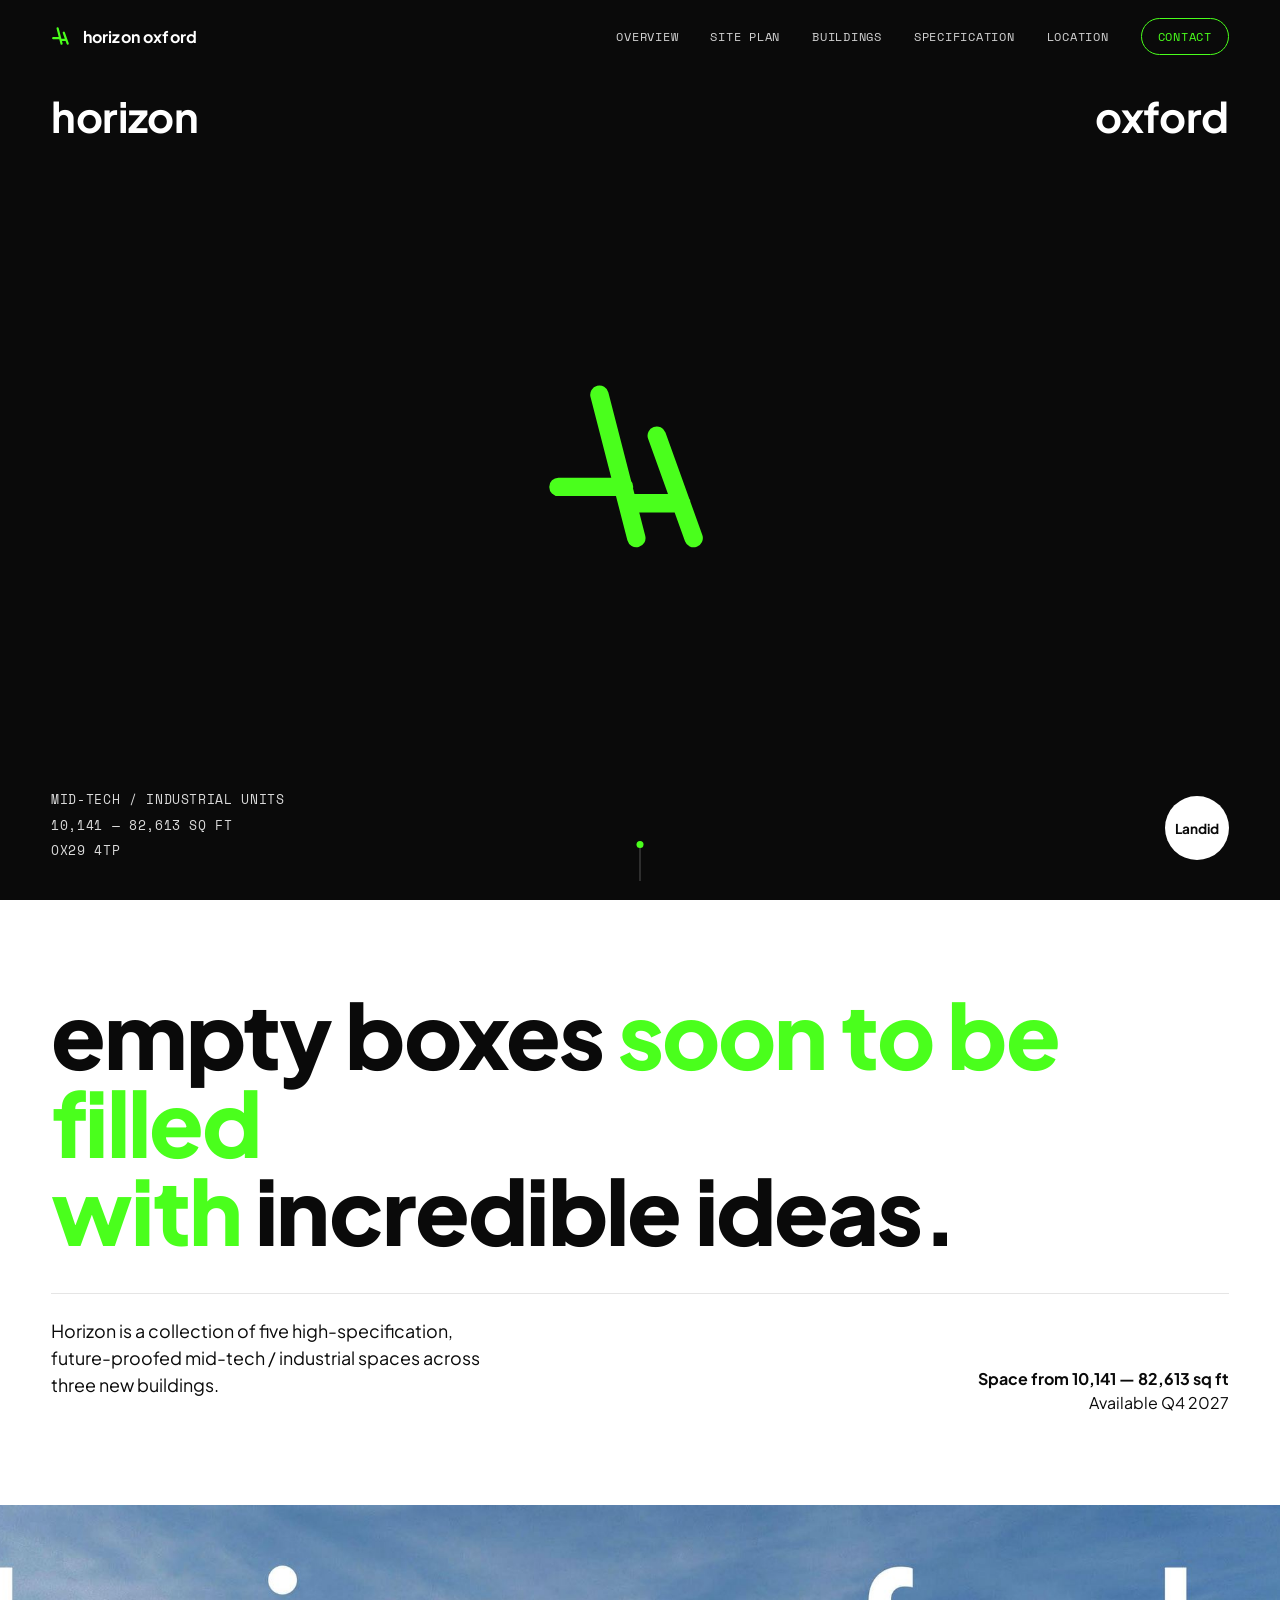
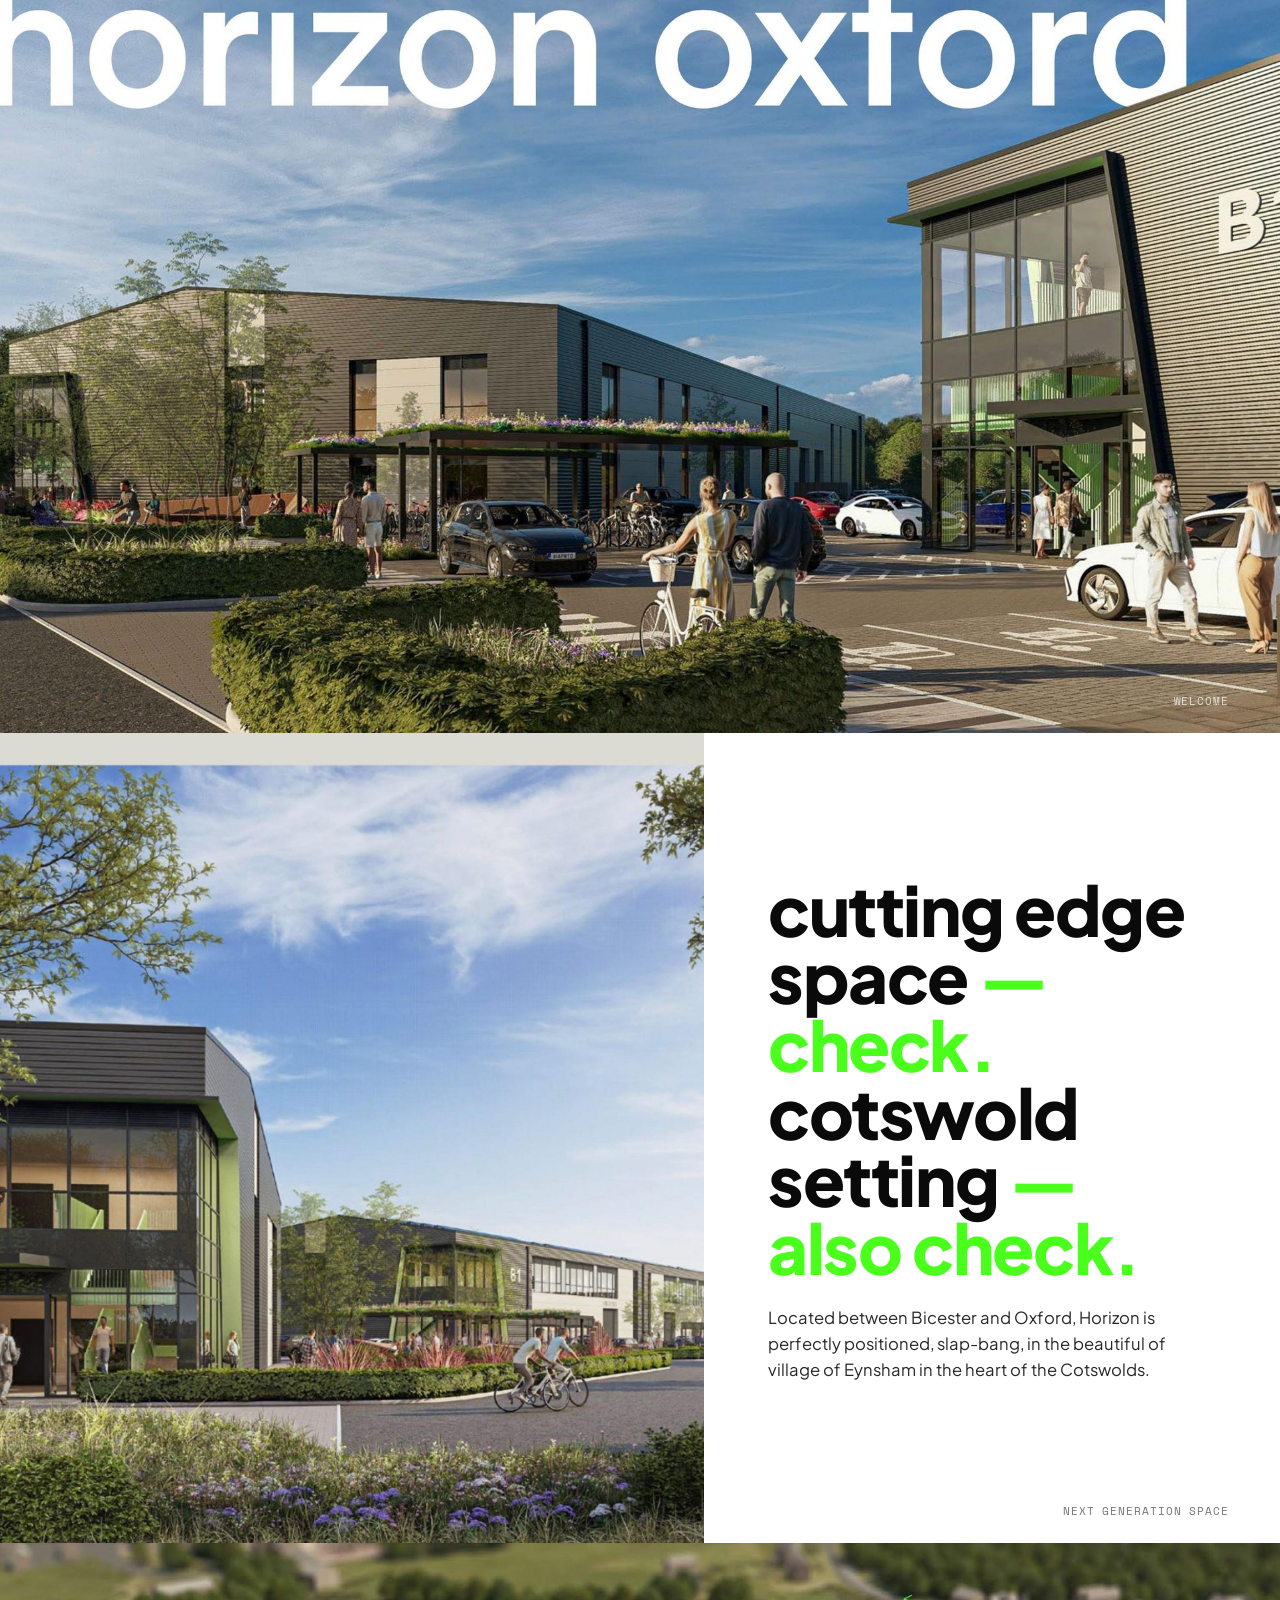
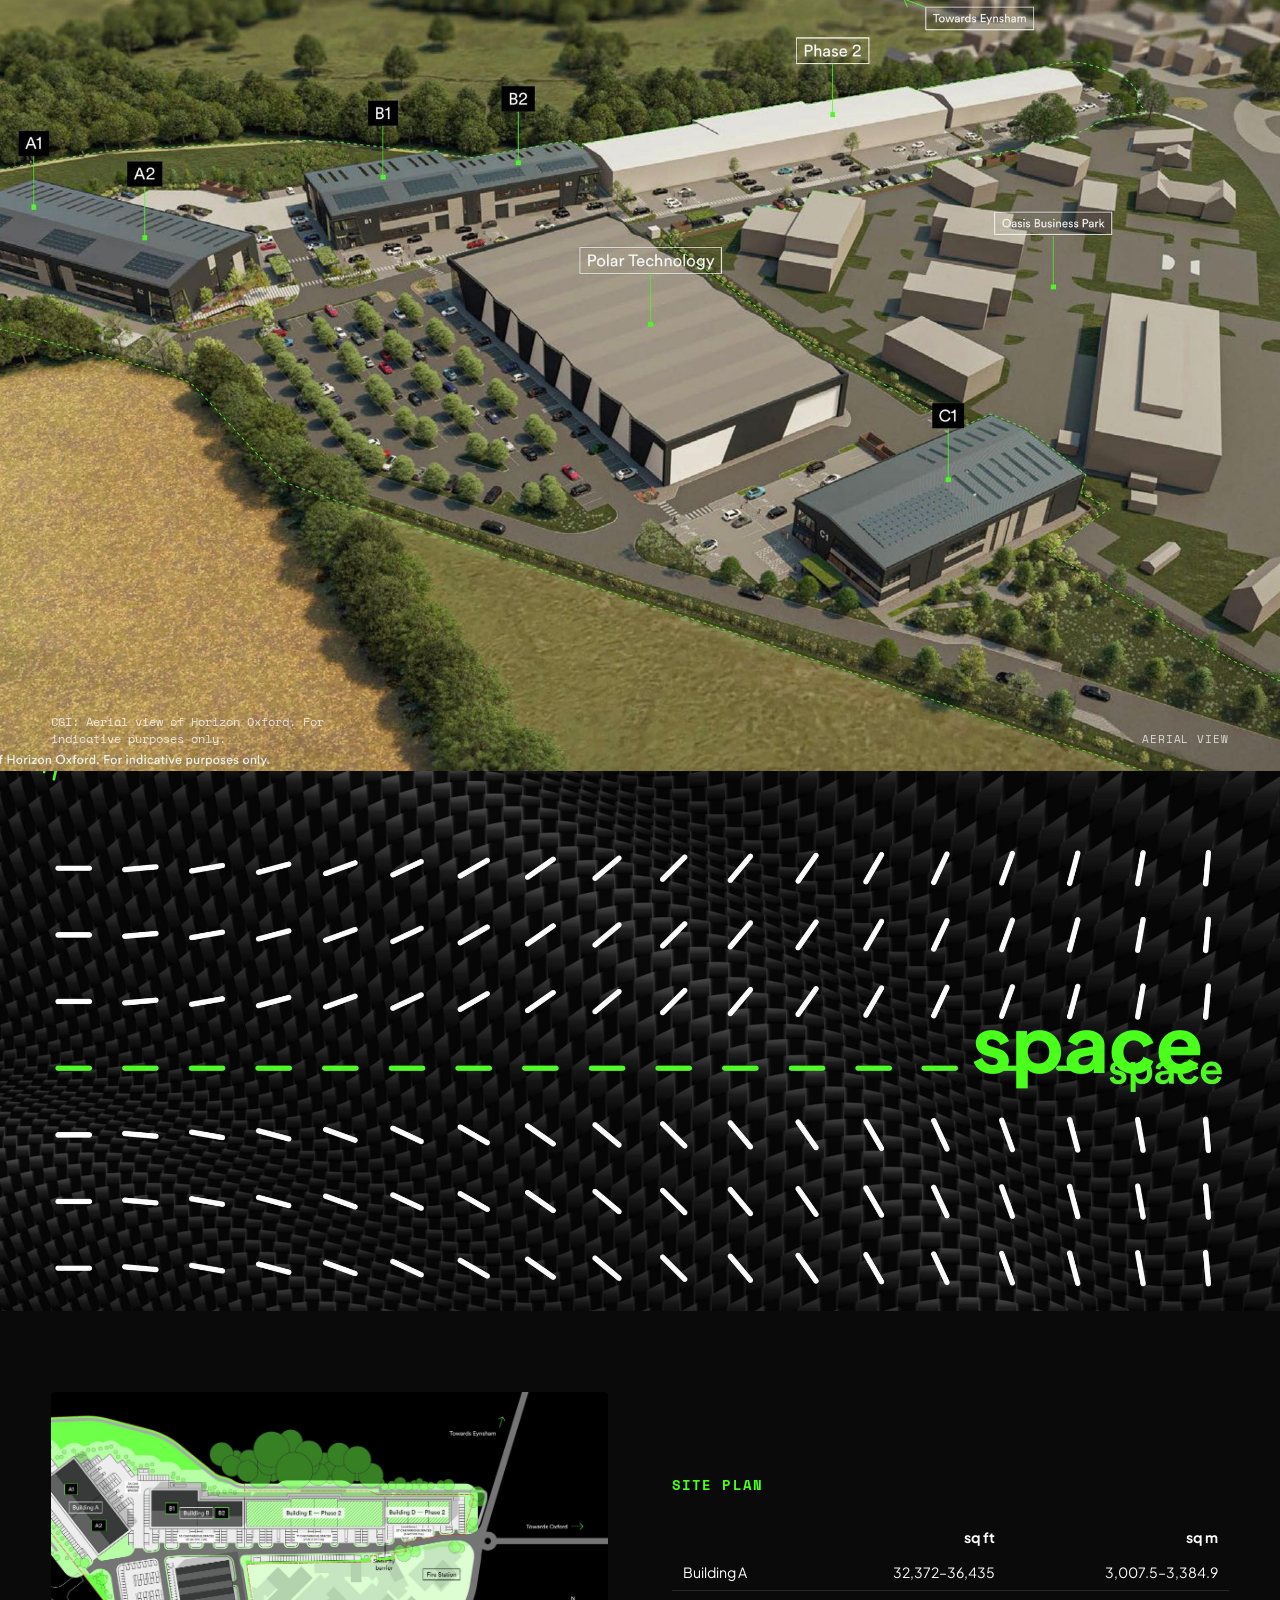
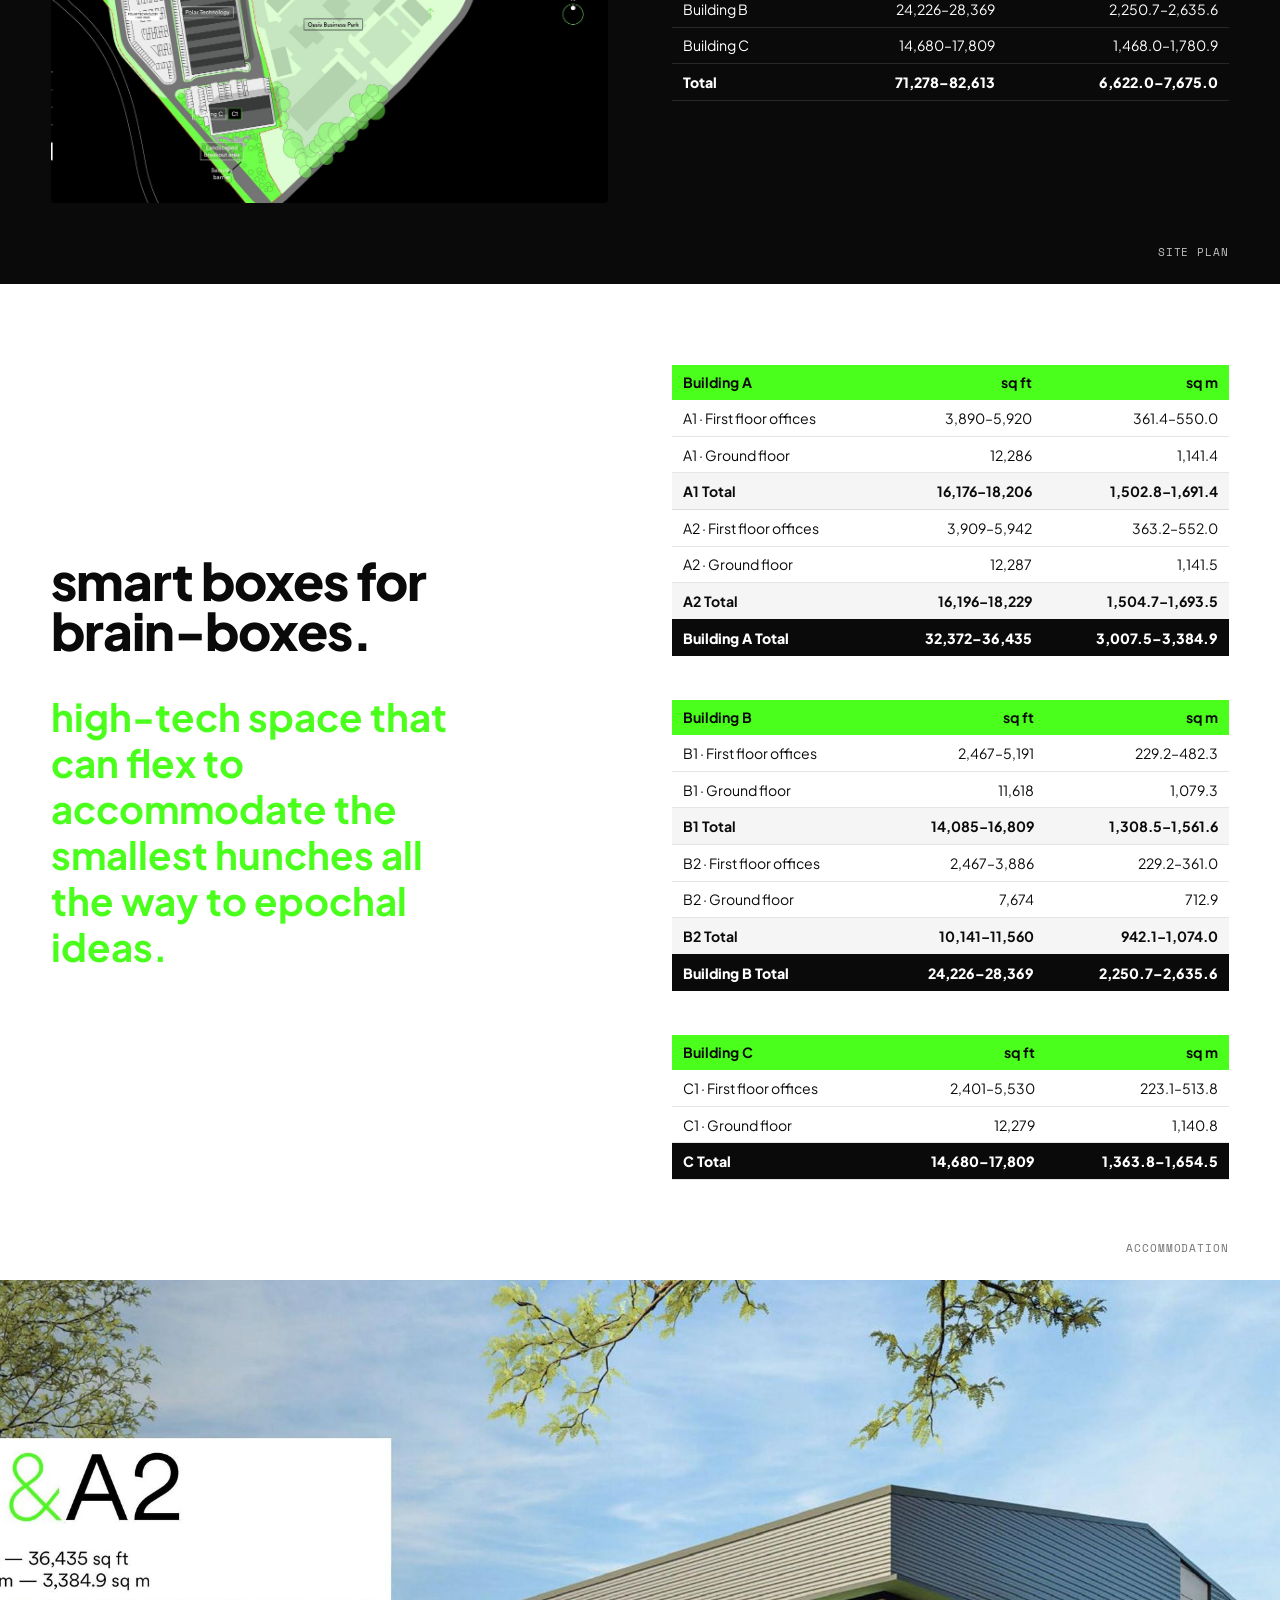
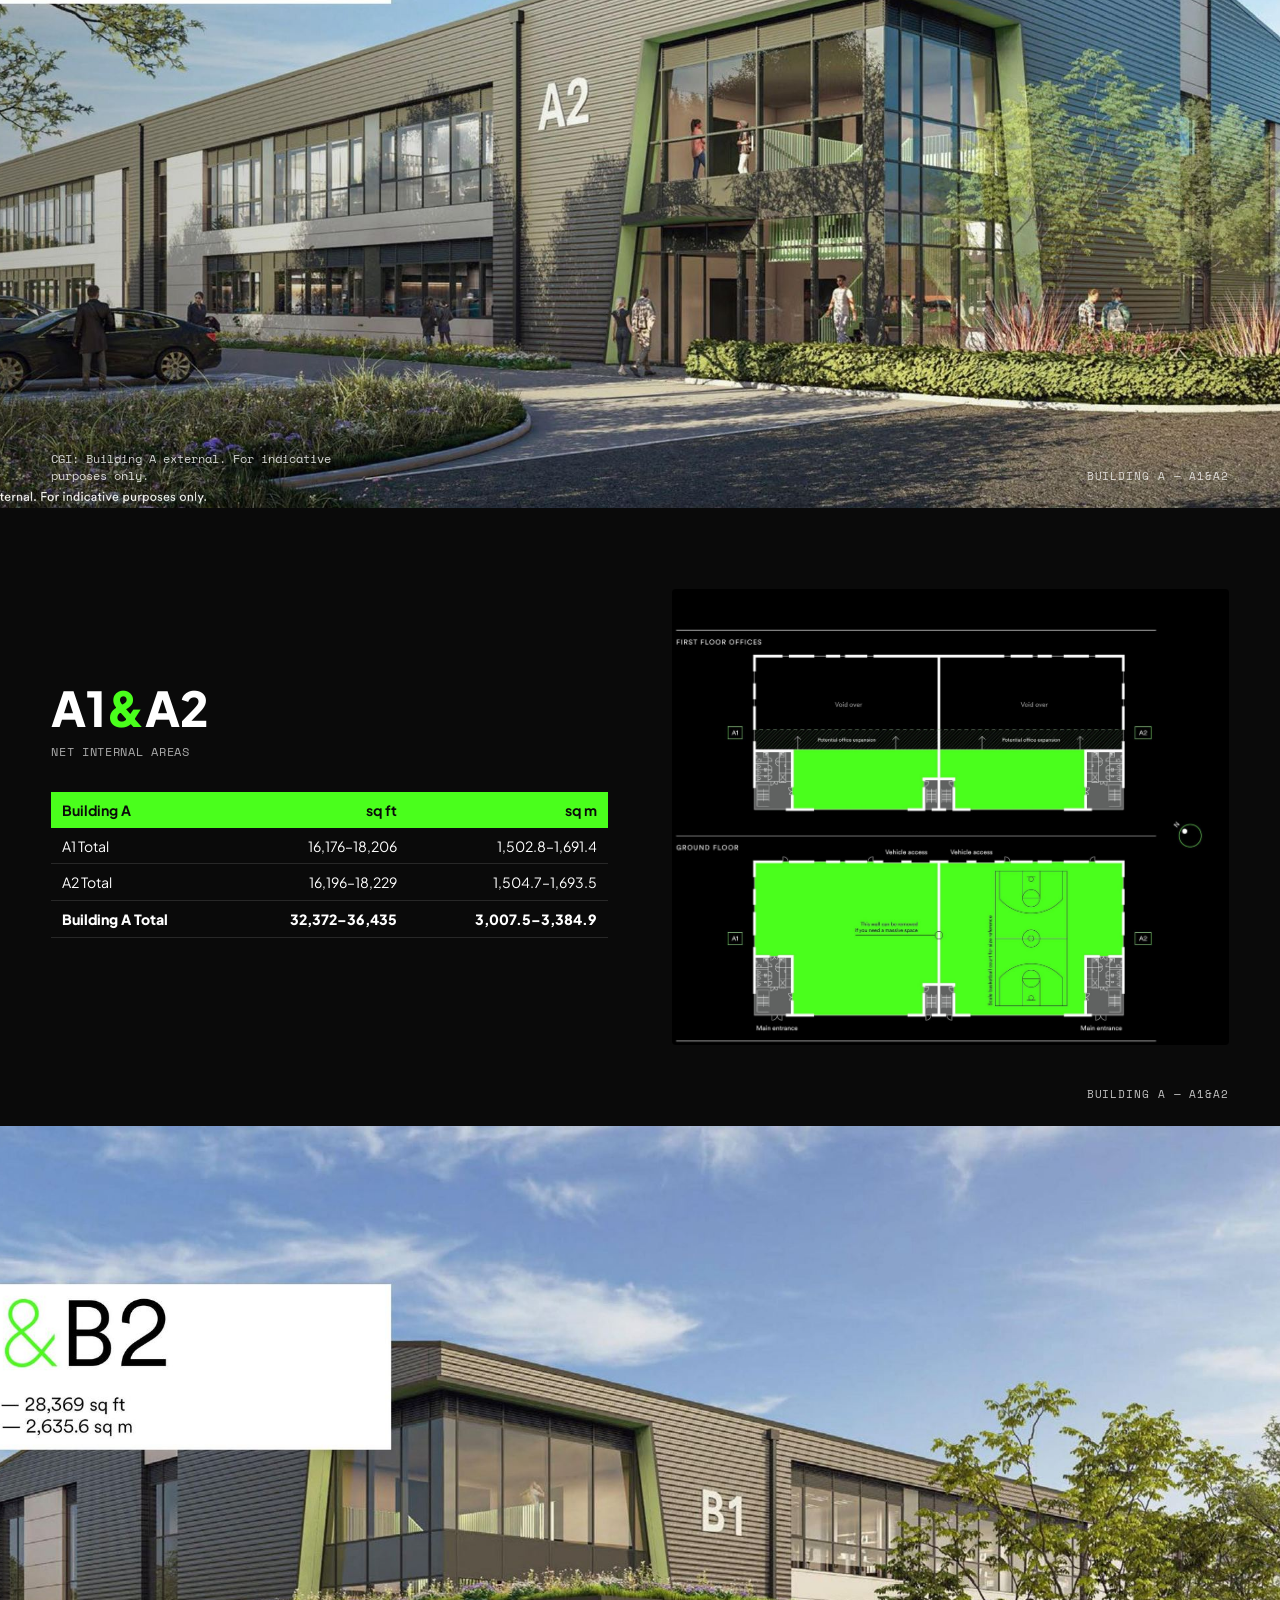
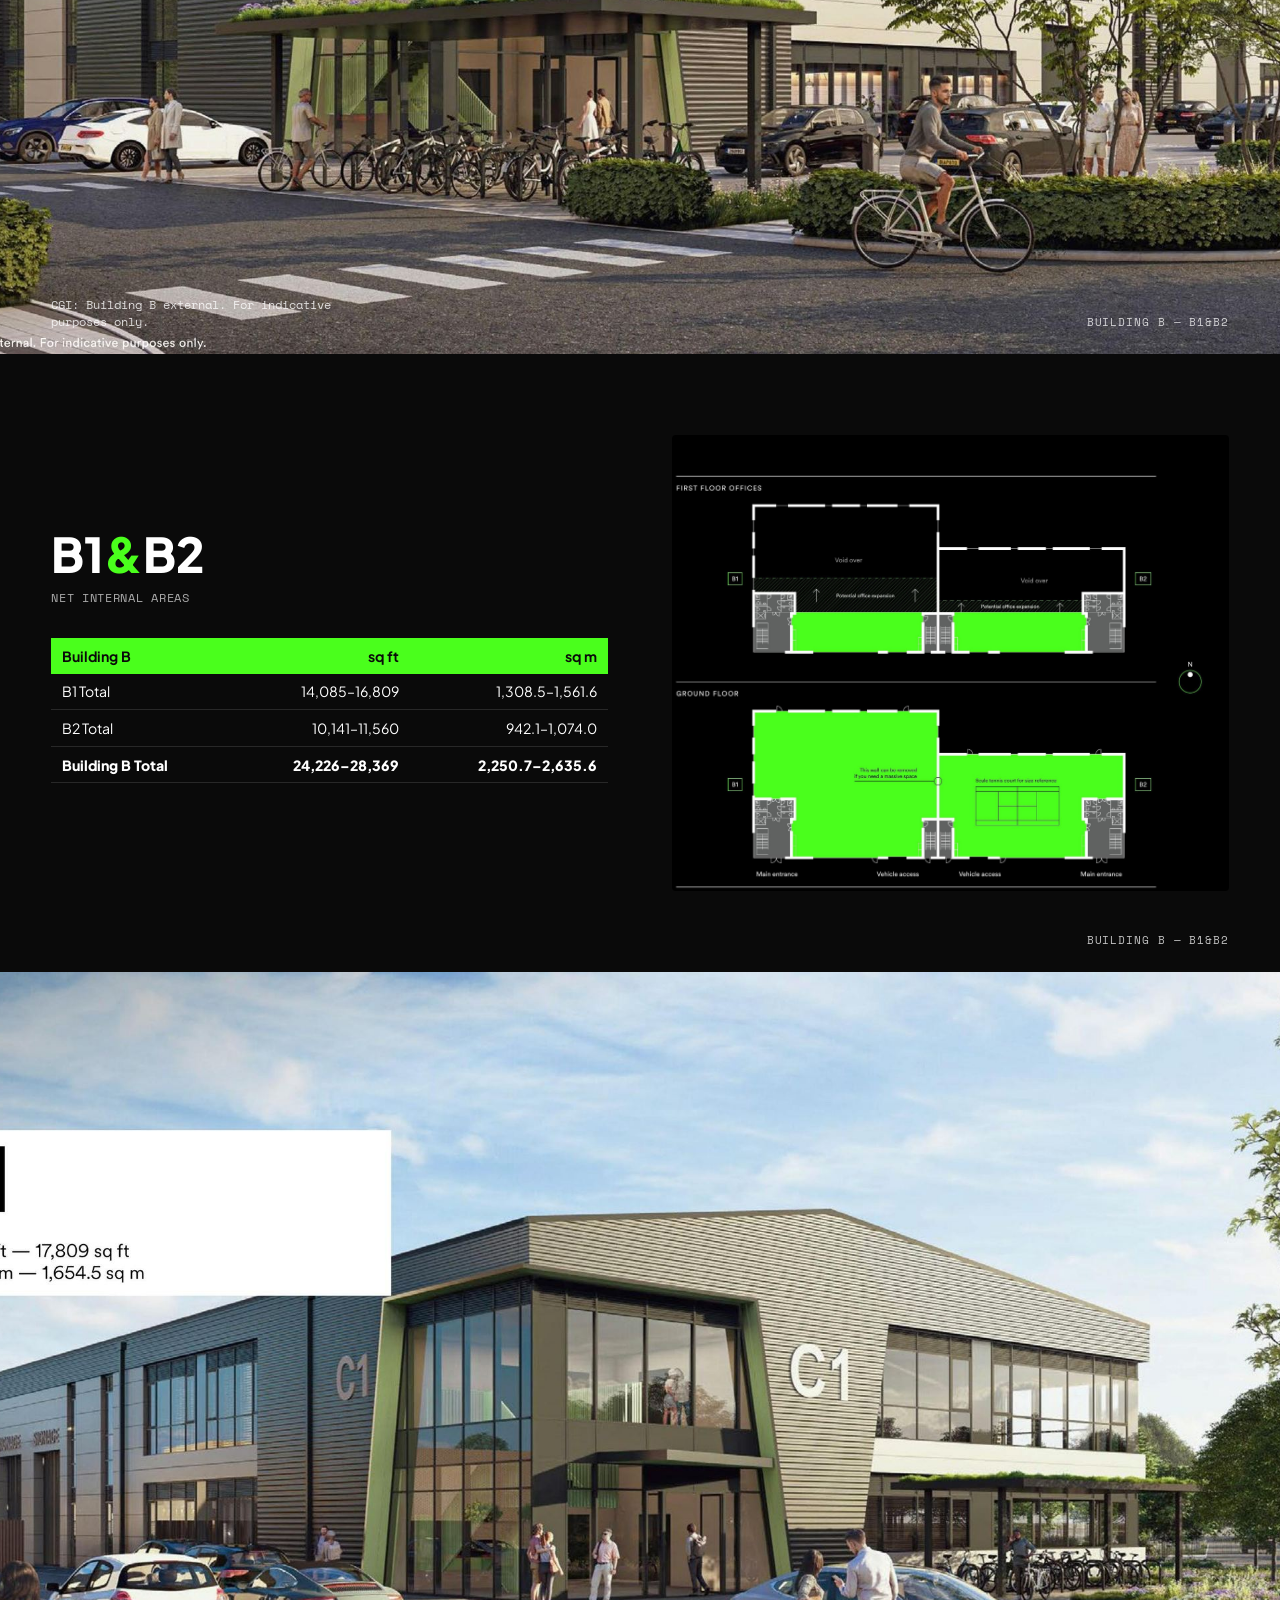
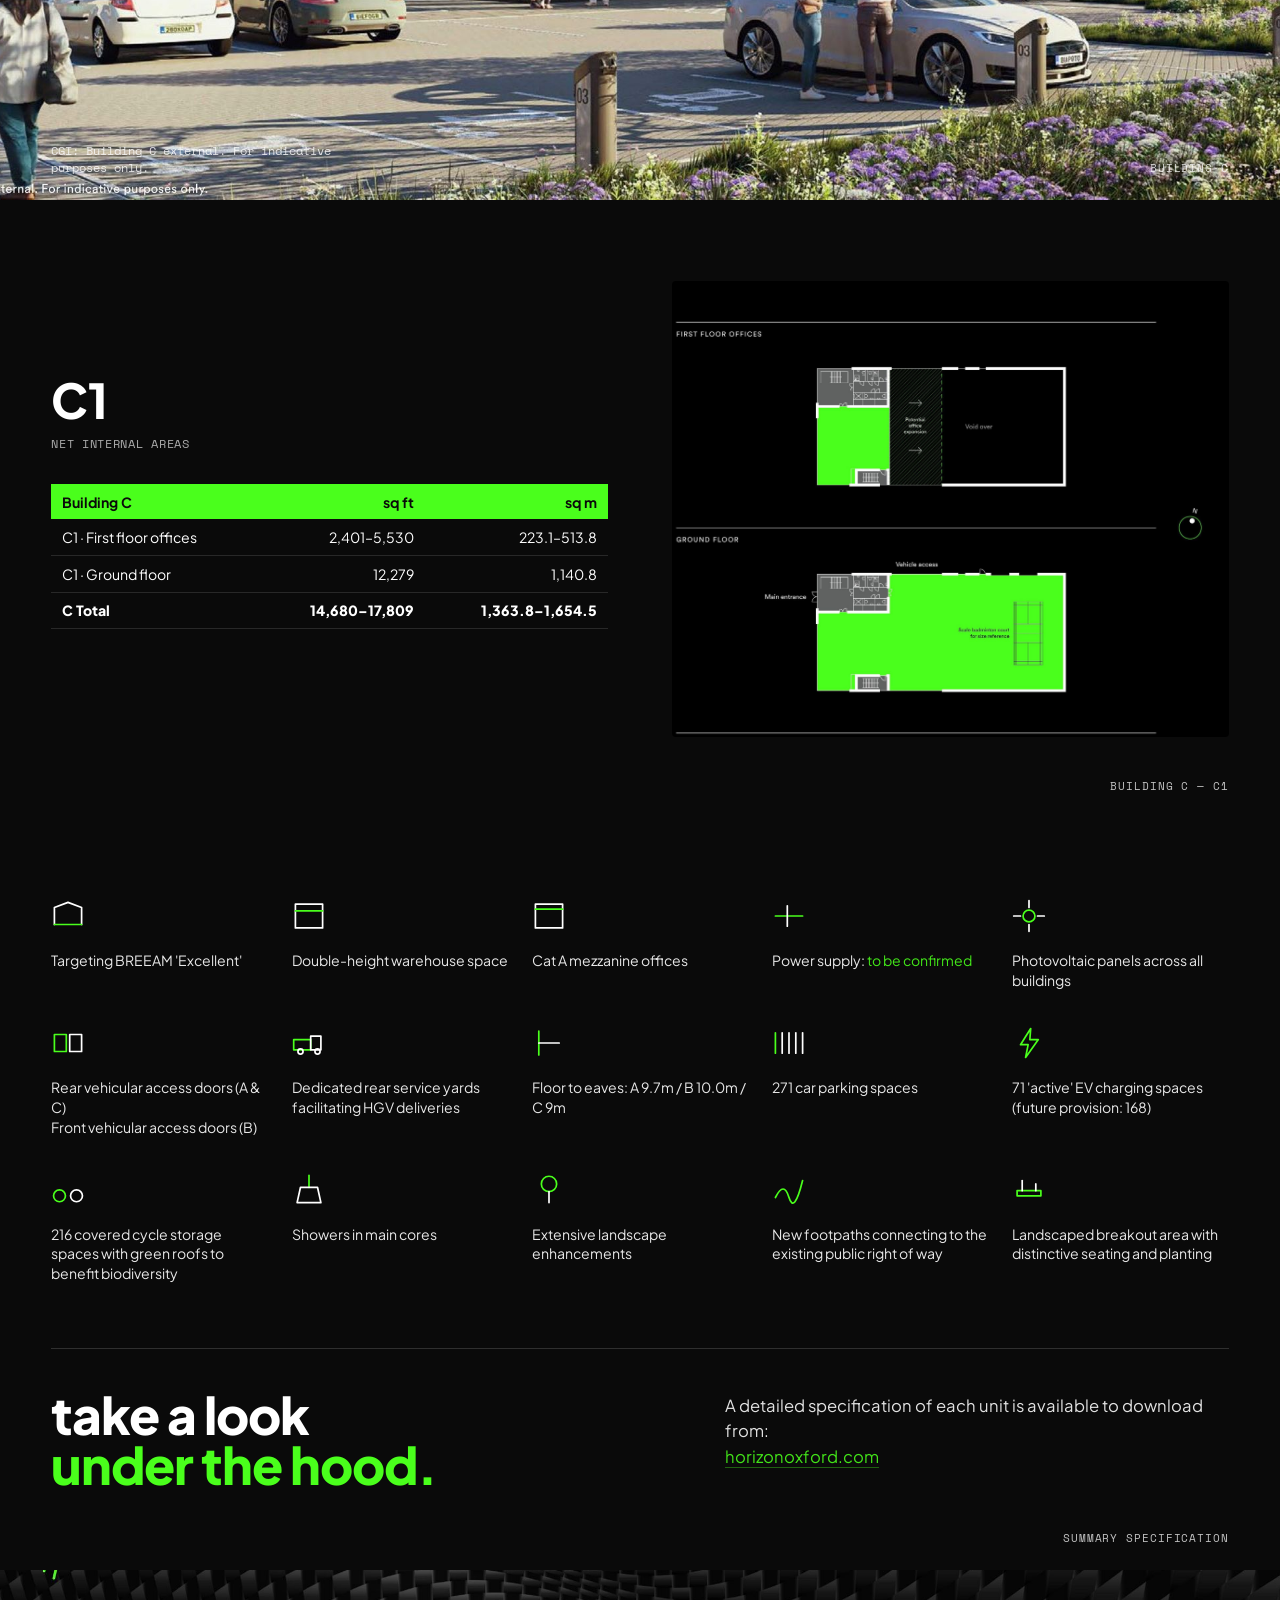
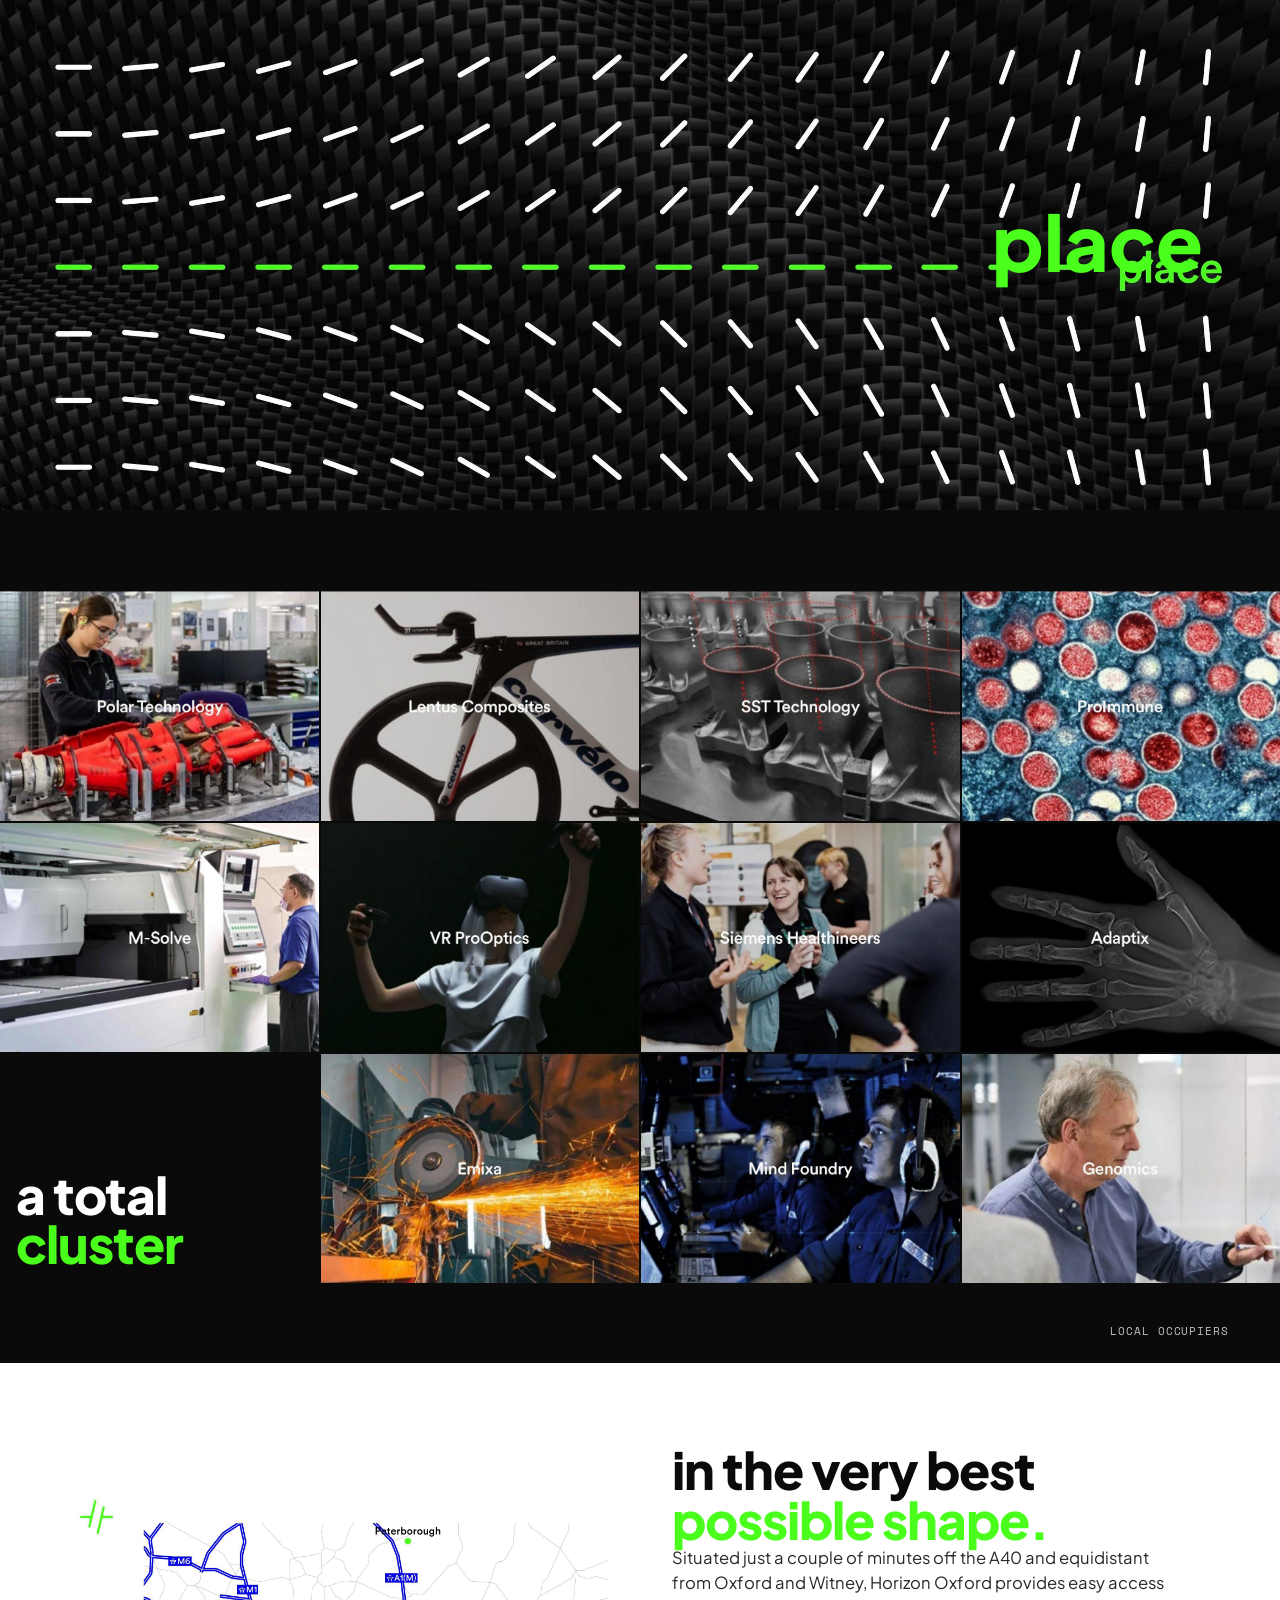
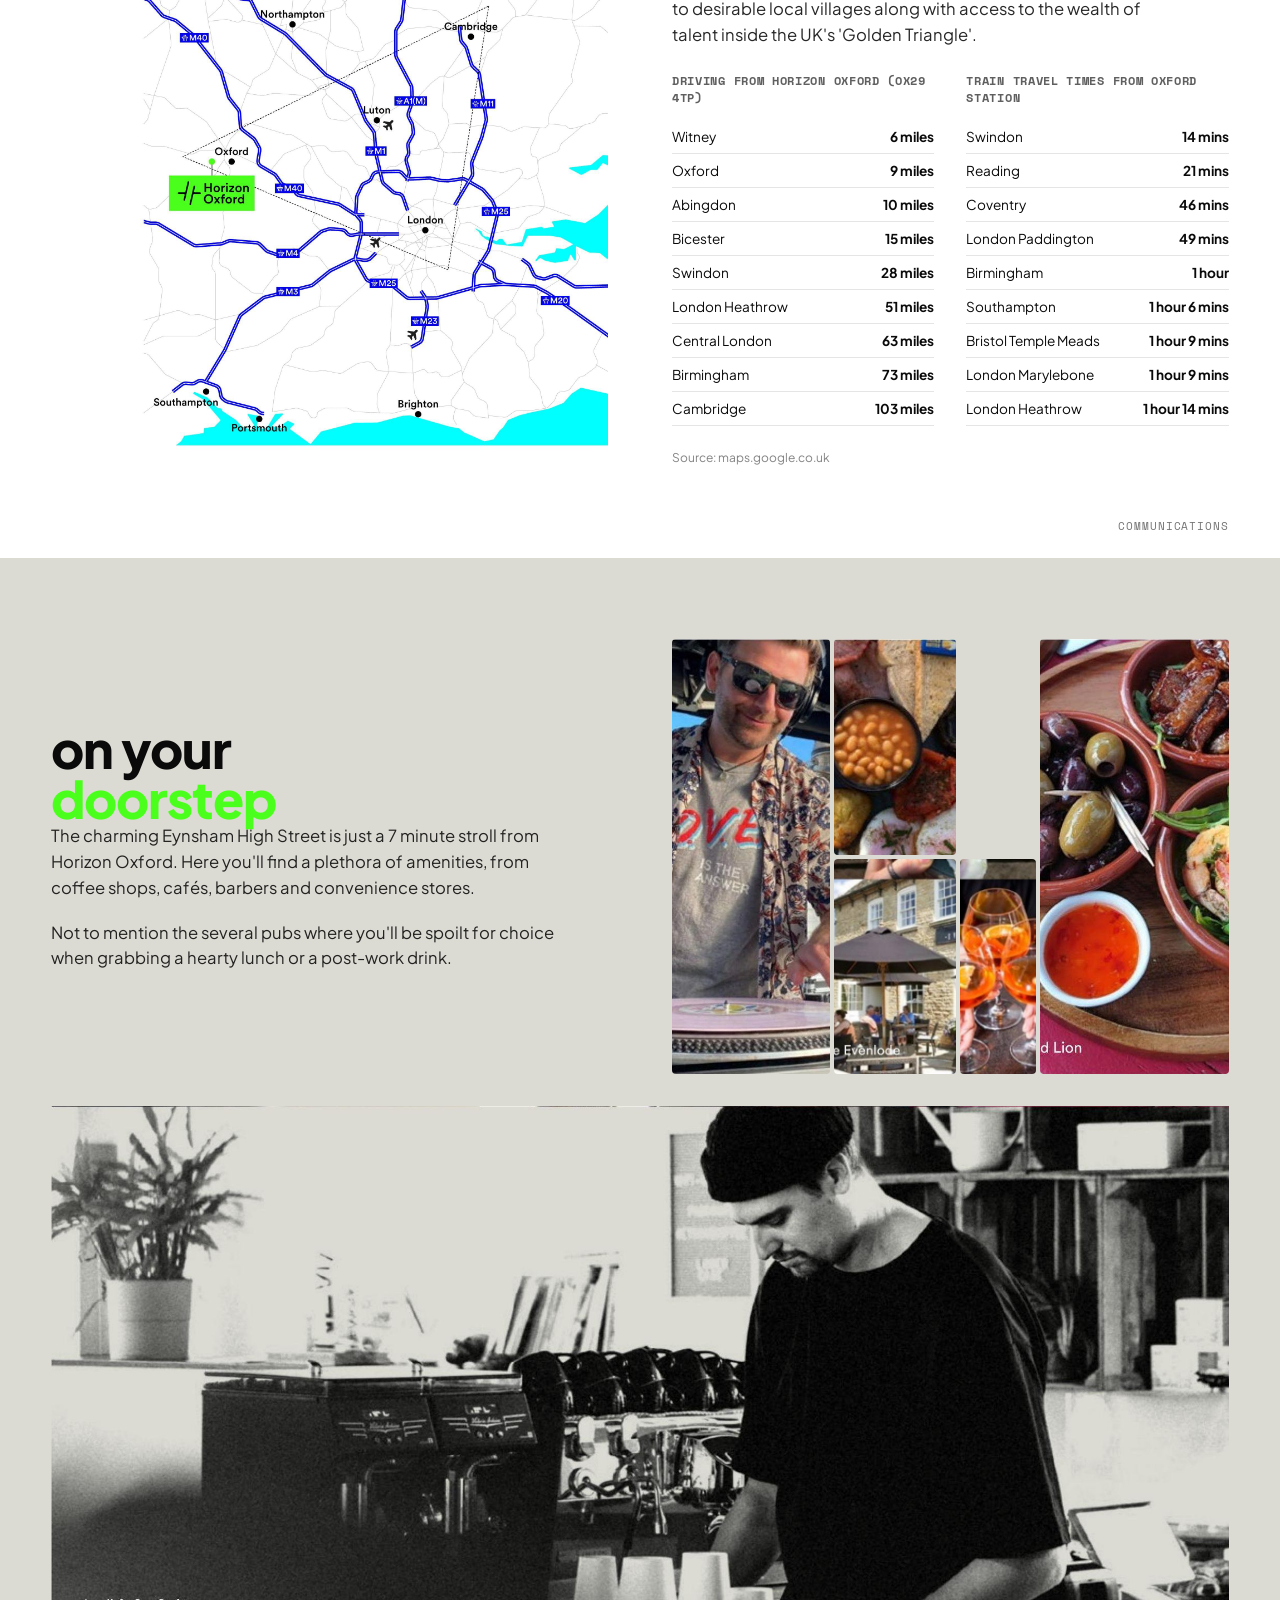
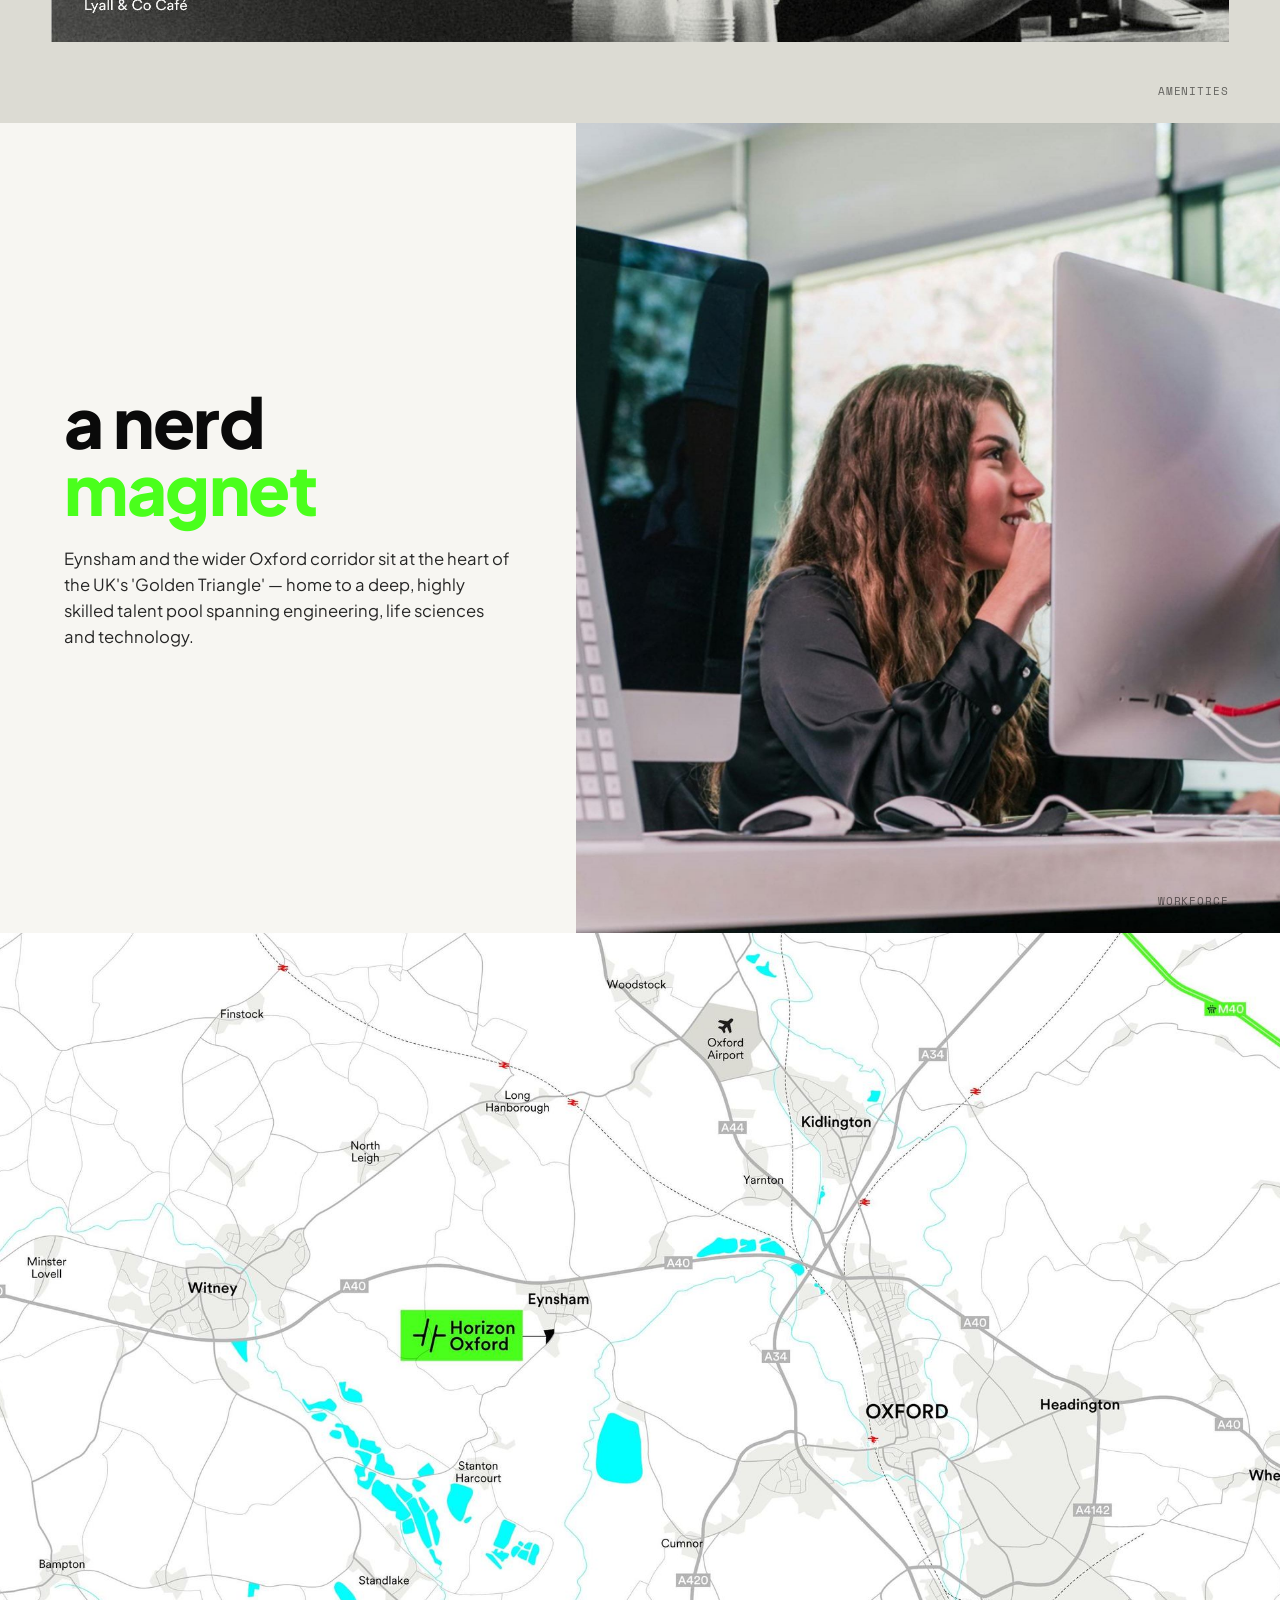
==== index.html @ 720f4ab2 "Build Horizon Oxford marketing website from IDML/PDF deck Recreates the 23-page Horizon Oxford prese" ====
<!DOCTYPE html>
<html lang="en">
<head>
<meta charset="UTF-8">
<meta name="viewport" content="width=device-width, initial-scale=1.0">
<title>Horizon Oxford — Mid-Tech / Industrial Units, Eynsham</title>
<meta name="description" content="Horizon Oxford: five high-specification, future-proofed mid-tech / industrial spaces across three new buildings in Eynsham, Oxfordshire. 10,141 — 82,613 sq ft. Available Q4 2027.">
<link rel="icon" href="data:image/svg+xml,<svg xmlns=%22http://www.w3.org/2000/svg%22 viewBox=%220 0 100 100%22><rect width=%22100%22 height=%22100%22 fill=%22%230a0a0a%22/><path d=%22M30 15 L48 85 M10 60 L42 60 M58 35 L76 85 M45 68 L70 68%22 stroke=%22%234AFF1C%22 stroke-width=%2210%22 stroke-linecap=%22round%22 fill=%22none%22/></svg>">
<link rel="preconnect" href="https://fonts.googleapis.com">
<link rel="preconnect" href="https://fonts.gstatic.com" crossorigin>
<link href="https://fonts.googleapis.com/css2?family=Plus+Jakarta+Sans:ital,wght@0,300;0,400;0,500;0,600;0,700;0,800;1,400&family=Space+Mono:wght@400;700&display=swap" rel="stylesheet">
<link rel="stylesheet" href="css/styles.css">
</head>
<body>

<!-- ================= NAV ================= -->
<header class="site-nav" id="siteNav">
  <div class="nav-inner">
    <a href="#top" class="nav-logo" aria-label="Horizon Oxford home">
      <svg class="mark" viewBox="0 0 100 100" aria-hidden="true"><path d="M30 15 L48 85 M10 60 L42 60 M58 35 L76 85 M45 68 L70 68" stroke="currentColor" stroke-width="10" stroke-linecap="round" fill="none"/></svg>
      <span class="wordmark">horizon <strong>oxford</strong></span>
    </a>
    <nav class="nav-links" id="navLinks">
      <a href="#overview">Overview</a>
      <a href="#site-plan">Site Plan</a>
      <a href="#buildings">Buildings</a>
      <a href="#specification">Specification</a>
      <a href="#location">Location</a>
      <a href="#contact" class="nav-cta">Contact</a>
    </nav>
    <button class="nav-toggle" id="navToggle" aria-label="Toggle menu" aria-expanded="false">
      <span></span><span></span><span></span>
    </button>
  </div>
</header>

<main id="top">

<!-- ================= COVER ================= -->
<section class="section cover" id="cover">
  <div class="cover-top">
    <span class="wordmark-lg">horizon</span>
    <span class="wordmark-lg">oxford</span>
  </div>
  <div class="cover-mark" aria-hidden="true">
    <svg viewBox="0 0 100 100"><path d="M30 15 L48 85 M10 60 L42 60 M58 35 L76 85 M45 68 L70 68" stroke="#4AFF1C" stroke-width="9" stroke-linecap="round" fill="none"/></svg>
  </div>
  <div class="cover-bottom">
    <div class="cover-meta">
      <span class="tag">Mid-Tech / Industrial Units</span>
      <span class="tag">10,141 — 82,613 SQ FT</span>
      <span class="tag">OX29 4TP</span>
    </div>
    <a class="badge-landid" href="https://landid.co.uk" target="_blank" rel="noopener">Landid</a>
  </div>
  <a class="scroll-cue" href="#overview" aria-label="Scroll to content"><span></span></a>
</section>

<!-- ================= INTRO ================= -->
<section class="section intro" id="overview">
  <div class="wrap">
    <h1 class="display">empty boxes <span class="accent">soon to be filled</span><br><span class="accent">with</span> incredible ideas.</h1>
    <div class="intro-foot">
      <p class="lede">Horizon is a collection of five high-specification, future-proofed mid-tech / industrial spaces across three new buildings.</p>
      <p class="stat-line"><strong>Space from 10,141 — 82,613 sq ft</strong><br>Available Q4 2027</p>
    </div>
  </div>
</section>

<!-- ================= WELCOME HERO ================= -->
<section class="section hero-photo" style="background-image:url('assets/images/hero-welcome.jpg')">
  <h2 class="sr-only">Welcome to Horizon Oxford</h2>
  <span class="page-tag">Welcome</span>
</section>

<!-- ================= NEXT GEN SPACE ================= -->
<section class="section split-panel">
  <div class="split-media">
    <img src="assets/images/photo-nextgen.jpg" alt="CGI of Horizon Oxford's next-generation mid-tech buildings with cyclists passing by">
  </div>
  <div class="split-copy">
    <h2 class="display md">cutting edge space <span class="accent">— check.</span><br>cotswold setting <span class="accent">— also check.</span></h2>
    <p class="body-copy">Located between Bicester and Oxford, Horizon is perfectly positioned, slap-bang, in the beautiful of village of Eynsham in the heart of the Cotswolds.</p>
  </div>
  <span class="page-tag dark">Next Generation Space</span>
</section>

<!-- ================= AERIAL VIEW ================= -->
<section class="section hero-photo" style="background-image:url('assets/images/hero-aerial.jpg')">
  <h2 class="sr-only">Aerial view of Horizon Oxford</h2>
  <p class="caption">CGI: Aerial view of Horizon Oxford. For indicative purposes only.</p>
  <span class="page-tag">Aerial View</span>
</section>

<!-- ================= SPACE DIVIDER ================= -->
<section class="section divider" style="background-image:url('assets/images/divider-space.jpg')">
  <span class="divider-word">space</span>
</section>

<!-- ================= SITE PLAN ================= -->
<section class="section black-panel" id="site-plan">
  <div class="wrap two-col">
    <div class="col-media">
      <img src="assets/images/site-plan.jpg" alt="Site plan of Horizon Oxford showing Buildings A, B and C, car parking, Polar Technology and access roads">
    </div>
    <div class="col-copy">
      <h2 class="label-heading">Site Plan</h2>
      <table class="data-table">
        <thead><tr><th></th><th>sq ft</th><th>sq m</th></tr></thead>
        <tbody>
          <tr><td>Building A</td><td>32,372–36,435</td><td>3,007.5–3,384.9</td></tr>
          <tr><td>Building B</td><td>24,226–28,369</td><td>2,250.7–2,635.6</td></tr>
          <tr><td>Building C</td><td>14,680–17,809</td><td>1,468.0–1,780.9</td></tr>
          <tr class="total"><td>Total</td><td>71,278–82,613</td><td>6,622.0–7,675.0</td></tr>
        </tbody>
      </table>
    </div>
  </div>
  <span class="page-tag">Site Plan</span>
</section>

<!-- ================= ACCOMMODATION ================= -->
<section class="section white-panel" id="accommodation">
  <div class="wrap two-col reverse">
    <div class="col-copy">
      <h2 class="display sm">smart boxes for <br>brain-boxes.</h2>
      <p class="display-copy">high-tech space that can flex to accommodate the smallest hunches all the way to epochal ideas.</p>
    </div>
    <div class="col-media">
      <div class="accom-block">
        <table class="data-table light">
          <thead class="green-row"><tr><th>Building A</th><th>sq ft</th><th>sq m</th></tr></thead>
          <tbody>
            <tr><td>A1 · First floor offices</td><td>3,890–5,920</td><td>361.4–550.0</td></tr>
            <tr><td>A1 · Ground floor</td><td>12,286</td><td>1,141.4</td></tr>
            <tr class="subtotal"><td>A1 Total</td><td>16,176–18,206</td><td>1,502.8–1,691.4</td></tr>
            <tr><td>A2 · First floor offices</td><td>3,909–5,942</td><td>363.2–552.0</td></tr>
            <tr><td>A2 · Ground floor</td><td>12,287</td><td>1,141.5</td></tr>
            <tr class="subtotal"><td>A2 Total</td><td>16,196–18,229</td><td>1,504.7–1,693.5</td></tr>
            <tr class="total"><td>Building A Total</td><td>32,372–36,435</td><td>3,007.5–3,384.9</td></tr>
          </tbody>
        </table>
        <table class="data-table light">
          <thead class="green-row"><tr><th>Building B</th><th>sq ft</th><th>sq m</th></tr></thead>
          <tbody>
            <tr><td>B1 · First floor offices</td><td>2,467–5,191</td><td>229.2–482.3</td></tr>
            <tr><td>B1 · Ground floor</td><td>11,618</td><td>1,079.3</td></tr>
            <tr class="subtotal"><td>B1 Total</td><td>14,085–16,809</td><td>1,308.5–1,561.6</td></tr>
            <tr><td>B2 · First floor offices</td><td>2,467–3,886</td><td>229.2–361.0</td></tr>
            <tr><td>B2 · Ground floor</td><td>7,674</td><td>712.9</td></tr>
            <tr class="subtotal"><td>B2 Total</td><td>10,141–11,560</td><td>942.1–1,074.0</td></tr>
            <tr class="total"><td>Building B Total</td><td>24,226–28,369</td><td>2,250.7–2,635.6</td></tr>
          </tbody>
        </table>
        <table class="data-table light">
          <thead class="green-row"><tr><th>Building C</th><th>sq ft</th><th>sq m</th></tr></thead>
          <tbody>
            <tr><td>C1 · First floor offices</td><td>2,401–5,530</td><td>223.1–513.8</td></tr>
            <tr><td>C1 · Ground floor</td><td>12,279</td><td>1,140.8</td></tr>
            <tr class="total"><td>C Total</td><td>14,680–17,809</td><td>1,363.8–1,654.5</td></tr>
          </tbody>
        </table>
      </div>
    </div>
  </div>
  <span class="page-tag dark">Accommodation</span>
</section>

<!-- ================= BUILDINGS ================= -->
<div id="buildings">

<!-- Building A -->
<section class="section hero-photo" style="background-image:url('assets/images/hero-building-a.jpg')">
  <h2 class="sr-only">Building A — A1 &amp; A2, 16,176 sq ft — 36,435 sq ft</h2>
  <p class="caption">CGI: Building A external. For indicative purposes only.</p>
  <span class="page-tag">Building A — A1&amp;A2</span>
</section>
<section class="section black-panel floorplan-panel">
  <div class="wrap two-col">
    <div class="col-copy">
      <div class="fp-badge">
        <h3>A1<span class="accent">&amp;</span>A2</h3>
        <p class="small-label">Net internal areas</p>
      </div>
      <table class="data-table">
        <thead class="green-row"><tr><th>Building A</th><th>sq ft</th><th>sq m</th></tr></thead>
        <tbody>
          <tr><td>A1 Total</td><td>16,176–18,206</td><td>1,502.8–1,691.4</td></tr>
          <tr><td>A2 Total</td><td>16,196–18,229</td><td>1,504.7–1,693.5</td></tr>
          <tr class="total"><td>Building A Total</td><td>32,372–36,435</td><td>3,007.5–3,384.9</td></tr>
        </tbody>
      </table>
    </div>
    <div class="col-media">
      <img src="assets/images/floorplan-a.jpg" alt="Floor plans for Horizon Oxford Building A, first floor offices and ground floor">
    </div>
  </div>
  <span class="page-tag">Building A — A1&amp;A2</span>
</section>

<!-- Building B -->
<section class="section hero-photo" style="background-image:url('assets/images/hero-building-b.jpg')">
  <h2 class="sr-only">Building B — B1 &amp; B2, 10,141 sq ft — 28,369 sq ft</h2>
  <p class="caption">CGI: Building B external. For indicative purposes only.</p>
  <span class="page-tag">Building B — B1&amp;B2</span>
</section>
<section class="section black-panel floorplan-panel">
  <div class="wrap two-col">
    <div class="col-copy">
      <div class="fp-badge">
        <h3>B1<span class="accent">&amp;</span>B2</h3>
        <p class="small-label">Net internal areas</p>
      </div>
      <table class="data-table">
        <thead class="green-row"><tr><th>Building B</th><th>sq ft</th><th>sq m</th></tr></thead>
        <tbody>
          <tr><td>B1 Total</td><td>14,085–16,809</td><td>1,308.5–1,561.6</td></tr>
          <tr><td>B2 Total</td><td>10,141–11,560</td><td>942.1–1,074.0</td></tr>
          <tr class="total"><td>Building B Total</td><td>24,226–28,369</td><td>2,250.7–2,635.6</td></tr>
        </tbody>
      </table>
    </div>
    <div class="col-media">
      <img src="assets/images/floorplan-b.jpg" alt="Floor plans for Horizon Oxford Building B, first floor offices and ground floor">
    </div>
  </div>
  <span class="page-tag">Building B — B1&amp;B2</span>
</section>

<!-- Building C -->
<section class="section hero-photo" style="background-image:url('assets/images/hero-building-c.jpg')">
  <h2 class="sr-only">Building C — C1, 14,680 sq ft — 17,809 sq ft</h2>
  <p class="caption">CGI: Building C external. For indicative purposes only.</p>
  <span class="page-tag">Building C</span>
</section>
<section class="section black-panel floorplan-panel">
  <div class="wrap two-col">
    <div class="col-copy">
      <div class="fp-badge">
        <h3>C1</h3>
        <p class="small-label">Net internal areas</p>
      </div>
      <table class="data-table">
        <thead class="green-row"><tr><th>Building C</th><th>sq ft</th><th>sq m</th></tr></thead>
        <tbody>
          <tr><td>C1 · First floor offices</td><td>2,401–5,530</td><td>223.1–513.8</td></tr>
          <tr><td>C1 · Ground floor</td><td>12,279</td><td>1,140.8</td></tr>
          <tr class="total"><td>C Total</td><td>14,680–17,809</td><td>1,363.8–1,654.5</td></tr>
        </tbody>
      </table>
    </div>
    <div class="col-media">
      <img src="assets/images/floorplan-c.jpg" alt="Floor plans for Horizon Oxford Building C, first floor offices and ground floor">
    </div>
  </div>
  <span class="page-tag">Building C — C1</span>
</section>

</div>

<!-- ================= SPECIFICATION ================= -->
<section class="section black-panel spec-panel" id="specification">
  <div class="wrap">
    <div class="spec-grid">

      <div class="spec-item">
        <svg viewBox="0 0 40 40"><path d="M4 30 L4 10 L20 4 L36 10 L36 30" /><path d="M4 30 L36 30" class="accent-stroke"/></svg>
        <p>Targeting BREEAM 'Excellent'</p>
      </div>
      <div class="spec-item">
        <svg viewBox="0 0 40 40"><rect x="4" y="6" width="32" height="28"/><line x1="4" y1="14" x2="36" y2="14" class="accent-stroke"/></svg>
        <p>Double-height warehouse space</p>
      </div>
      <div class="spec-item">
        <svg viewBox="0 0 40 40"><rect x="4" y="6" width="32" height="28"/><line x1="4" y1="12" x2="36" y2="12" class="accent-stroke"/></svg>
        <p>Cat A mezzanine offices</p>
      </div>
      <div class="spec-item">
        <svg viewBox="0 0 40 40"><line x1="4" y1="20" x2="36" y2="20" class="accent-stroke"/><line x1="18" y1="8" x2="18" y2="32"/></svg>
        <p>Power supply: <em>to be confirmed</em></p>
      </div>
      <div class="spec-item">
        <svg viewBox="0 0 40 40"><circle cx="20" cy="20" r="7" class="accent-stroke"/><line x1="20" y1="2" x2="20" y2="10"/><line x1="20" y1="30" x2="20" y2="38"/><line x1="2" y1="20" x2="10" y2="20"/><line x1="30" y1="20" x2="38" y2="20"/></svg>
        <p>Photovoltaic panels across all buildings</p>
      </div>

      <div class="spec-item">
        <svg viewBox="0 0 40 40"><rect x="4" y="10" width="14" height="20" class="accent-stroke"/><rect x="22" y="10" width="14" height="20"/></svg>
        <p>Rear vehicular access doors (A &amp; C)<br>Front vehicular access doors (B)</p>
      </div>
      <div class="spec-item">
        <svg viewBox="0 0 40 40"><rect x="2" y="16" width="20" height="12" class="accent-stroke"/><rect x="22" y="12" width="12" height="16"/><circle cx="10" cy="30" r="3"/><circle cx="30" cy="30" r="3"/></svg>
        <p>Dedicated rear service yards facilitating HGV deliveries</p>
      </div>
      <div class="spec-item">
        <svg viewBox="0 0 40 40"><line x1="8" y1="6" x2="8" y2="34" class="accent-stroke"/><line x1="8" y1="20" x2="32" y2="20"/></svg>
        <p>Floor to eaves: A 9.7m / B 10.0m / C 9m</p>
      </div>
      <div class="spec-item">
        <svg viewBox="0 0 40 40"><line x1="4" y1="8" x2="4" y2="32" class="accent-stroke"/><line x1="12" y1="8" x2="12" y2="32"/><line x1="20" y1="8" x2="20" y2="32"/><line x1="28" y1="8" x2="28" y2="32"/><line x1="36" y1="8" x2="36" y2="32"/></svg>
        <p>271 car parking spaces</p>
      </div>
      <div class="spec-item">
        <svg viewBox="0 0 40 40"><path d="M22 3 L10 22 L19 22 L16 37 L31 16 L21 16 Z" class="accent-stroke"/></svg>
        <p>71 'active' EV charging spaces (future provision: 168)</p>
      </div>

      <div class="spec-item">
        <svg viewBox="0 0 40 40"><circle cx="10" cy="28" r="7" class="accent-stroke"/><circle cx="30" cy="28" r="7"/></svg>
        <p>216 covered cycle storage spaces with green roofs to benefit biodiversity</p>
      </div>
      <div class="spec-item">
        <svg viewBox="0 0 40 40"><path d="M20 4 L20 18" class="accent-stroke"/><path d="M10 18 L30 18 L34 36 L6 36 Z"/></svg>
        <p>Showers in main cores</p>
      </div>
      <div class="spec-item">
        <svg viewBox="0 0 40 40"><circle cx="20" cy="14" r="9" class="accent-stroke"/><line x1="20" y1="23" x2="20" y2="36"/></svg>
        <p>Extensive landscape enhancements</p>
      </div>
      <div class="spec-item">
        <svg viewBox="0 0 40 40"><path d="M4 30 Q 14 10 20 30 T 36 10" class="accent-stroke"/></svg>
        <p>New footpaths connecting to the existing public right of way</p>
      </div>
      <div class="spec-item">
        <svg viewBox="0 0 40 40"><rect x="6" y="22" width="28" height="6" class="accent-stroke"/><line x1="12" y1="22" x2="12" y2="10"/><line x1="28" y1="22" x2="28" y2="14"/></svg>
        <p>Landscaped breakout area with distinctive seating and planting</p>
      </div>

    </div>

    <div class="spec-foot">
      <h2 class="display sm">take a look<br><span class="accent">under the hood.</span></h2>
      <p class="body-copy">A detailed specification of each unit is available to download from:<br><a href="https://horizonoxford.com" class="text-link">horizonoxford.com</a></p>
    </div>
  </div>
  <span class="page-tag">Summary Specification</span>
</section>

<!-- ================= PLACE DIVIDER ================= -->
<section class="section divider" style="background-image:url('assets/images/divider-place.jpg')" id="location">
  <span class="divider-word">place</span>
</section>

<!-- ================= LOCAL OCCUPIERS ================= -->
<section class="section black-panel occupiers-panel">
  <div class="occupiers-grid">
    <figure><img src="assets/images/occupier-polar-technology.jpg" alt="Polar Technology" loading="lazy"><figcaption>Polar Technology</figcaption></figure>
    <figure><img src="assets/images/occupier-lentus-composites.jpg" alt="Lentus Composites" loading="lazy"><figcaption>Lentus Composites</figcaption></figure>
    <figure><img src="assets/images/occupier-sst-technology.jpg" alt="SST Technology" loading="lazy"><figcaption>SST Technology</figcaption></figure>
    <figure><img src="assets/images/occupier-proimmune.jpg" alt="ProImmune" loading="lazy"><figcaption>ProImmune</figcaption></figure>
    <figure><img src="assets/images/occupier-msolve.jpg" alt="M-Solve" loading="lazy"><figcaption>M-Solve</figcaption></figure>
    <figure><img src="assets/images/occupier-vr-prooptics.jpg" alt="VR ProOptics" loading="lazy"><figcaption>VR ProOptics</figcaption></figure>
    <figure><img src="assets/images/occupier-siemens-healthineers.jpg" alt="Siemens Healthineers" loading="lazy"><figcaption>Siemens Healthineers</figcaption></figure>
    <figure><img src="assets/images/occupier-adaptix.jpg" alt="Adaptix" loading="lazy"><figcaption>Adaptix</figcaption></figure>
    <figure class="occupiers-headline"><h2 class="display sm">a total<br><span class="accent">cluster</span></h2></figure>
    <figure><img src="assets/images/occupier-emixa.jpg" alt="Emixa" loading="lazy"><figcaption>Emixa</figcaption></figure>
    <figure><img src="assets/images/occupier-mind-foundry.jpg" alt="Mind Foundry" loading="lazy"><figcaption>Mind Foundry</figcaption></figure>
    <figure><img src="assets/images/occupier-genomics.jpg" alt="Genomics" loading="lazy"><figcaption>Genomics</figcaption></figure>
  </div>
  <span class="page-tag">Local Occupiers</span>
</section>

<!-- ================= COMMUNICATIONS ================= -->
<section class="section white-panel">
  <div class="wrap two-col">
    <div class="col-media">
      <img src="assets/images/travel-map.jpg" alt="Map showing Horizon Oxford's location relative to Oxford, London, and the motorway network">
    </div>
    <div class="col-copy">
      <h2 class="display sm">in the very best<br><span class="accent">possible shape.</span></h2>
      <p class="body-copy">Situated just a couple of minutes off the A40 and equidistant from Oxford and Witney, Horizon Oxford provides easy access to desirable local villages along with access to the wealth of talent inside the UK's 'Golden Triangle'.</p>
      <div class="comm-tables">
        <div>
          <h3 class="small-label">Driving from Horizon Oxford (OX29 4TP)</h3>
          <ul class="travel-list">
            <li><span>Witney</span><span>6 miles</span></li>
            <li><span>Oxford</span><span>9 miles</span></li>
            <li><span>Abingdon</span><span>10 miles</span></li>
            <li><span>Bicester</span><span>15 miles</span></li>
            <li><span>Swindon</span><span>28 miles</span></li>
            <li><span>London Heathrow</span><span>51 miles</span></li>
            <li><span>Central London</span><span>63 miles</span></li>
            <li><span>Birmingham</span><span>73 miles</span></li>
            <li><span>Cambridge</span><span>103 miles</span></li>
          </ul>
        </div>
        <div>
          <h3 class="small-label">Train travel times from Oxford Station</h3>
          <ul class="travel-list">
            <li><span>Swindon</span><span>14 mins</span></li>
            <li><span>Reading</span><span>21 mins</span></li>
            <li><span>Coventry</span><span>46 mins</span></li>
            <li><span>London Paddington</span><span>49 mins</span></li>
            <li><span>Birmingham</span><span>1 hour</span></li>
            <li><span>Southampton</span><span>1 hour 6 mins</span></li>
            <li><span>Bristol Temple Meads</span><span>1 hour 9 mins</span></li>
            <li><span>London Marylebone</span><span>1 hour 9 mins</span></li>
            <li><span>London Heathrow</span><span>1 hour 14 mins</span></li>
          </ul>
        </div>
      </div>
      <p class="fine-print">Source: maps.google.co.uk</p>
    </div>
  </div>
  <span class="page-tag dark">Communications</span>
</section>

<!-- ================= AMENITIES ================= -->
<section class="section grey-panel amenities-panel">
  <div class="wrap two-col">
    <div class="col-copy">
      <h2 class="display sm">on your<br><span class="accent">doorstep</span></h2>
      <p class="body-copy">The charming Eynsham High Street is just a 7 minute stroll from Horizon Oxford. Here you'll find a plethora of amenities, from coffee shops, cafés, barbers and convenience stores.</p>
      <p class="body-copy">Not to mention the several pubs where you'll be spoilt for choice when grabbing a hearty lunch or a post-work drink.</p>
    </div>
    <div class="col-media amenities-mosaic">
      <img class="am-1" src="assets/images/amenity-white-hart.jpg" alt="The White Hart" loading="lazy">
      <img class="am-2" src="assets/images/amenity-market-garden.jpg" alt="The Market Garden &amp; Cherry Tree Cafe" loading="lazy">
      <img class="am-3" src="assets/images/amenity-evenlode.jpg" alt="The Evenlode" loading="lazy">
      <img class="am-4" src="assets/images/amenity-cocktails.jpg" alt="Aperitif hour in Eynsham" loading="lazy">
      <img class="am-5" src="assets/images/amenity-red-lion.jpg" alt="The Red Lion" loading="lazy">
    </div>
  </div>
  <div class="amenity-wide">
    <img src="assets/images/amenity-lyall-cafe.jpg" alt="Lyall &amp; Co Café" loading="lazy">
  </div>
  <span class="page-tag dark">Amenities</span>
</section>

<!-- ================= WORKFORCE ================= -->
<section class="section split-panel reverse">
  <div class="split-media">
    <img src="assets/images/photo-workforce.jpg" alt="A person working at a desk with dual monitors in a bright office">
  </div>
  <div class="split-copy dark-copy">
    <h2 class="display md">a nerd <span class="accent">magnet</span></h2>
    <p class="body-copy">Eynsham and the wider Oxford corridor sit at the heart of the UK's 'Golden Triangle' — home to a deep, highly skilled talent pool spanning engineering, life sciences and technology.</p>
  </div>
  <span class="page-tag dark">Workforce</span>
</section>

<!-- ================= LOCATION MAP ================= -->
<section class="section hero-photo location-map-section" style="background-image:url('assets/images/location-map.jpg')">
  <h2 class="sr-only">Location map</h2>
  <div class="map-badges">
    <span class="badge-green">Postcode: <strong>OX29 4TP</strong></span>
    <span class="badge-black">W3W: <strong>///fabric.kite.samples</strong></span>
  </div>
  <span class="page-tag">Location Map</span>
</section>

<!-- ================= CLOSING CTA ================= -->
<section class="section hero-photo closing-cta" style="background-image:url('assets/images/hero-closing.jpg')">
  <h2 class="display md">available<br><span class="accent">Q4 2027</span></h2>
</section>

<!-- ================= CONTACT / FOOTER ================= -->
<footer class="section contact-footer" id="contact">
  <div class="wrap">
    <div class="contact-top">
      <div>
        <a href="https://horizonoxford.com" class="display sm text-link">horizonoxford.com</a>
      </div>
      <svg class="mark lg" viewBox="0 0 100 100" aria-hidden="true"><path d="M30 15 L48 85 M10 60 L42 60 M58 35 L76 85 M45 68 L70 68" stroke="#4AFF1C" stroke-width="8" stroke-linecap="round" fill="none"/></svg>
    </div>

    <div class="contact-grid">
      <div>
        <h3 class="small-label">Letting agents</h3>
        <div class="agent-card">
          <p class="agent-firm">Bidwells</p>
          <p class="agent-name">Duncan May</p>
          <p><a href="tel:+447879883886">+44 (0) 7879 883 886</a></p>
          <p><a href="mailto:duncan.may@bidwells.co.uk">duncan.may@bidwells.co.uk</a></p>
        </div>
      </div>
      <div>
        <h3 class="small-label">&nbsp;</h3>
        <div class="agent-card">
          <p class="agent-firm">Savills</p>
          <p class="agent-name">George Brown</p>
          <p><a href="tel:+447811901158">+44 (0) 7811 901 158</a></p>
          <p><a href="mailto:george.brown@savills.com">george.brown@savills.com</a></p>
        </div>
        <div class="agent-card">
          <p class="agent-name">Rob Beatson</p>
          <p><a href="tel:+447811901203">+44 (0) 7811 901 203</a></p>
          <p><a href="mailto:rob.beatson@savills.com">rob.beatson@savills.com</a></p>
        </div>
      </div>
      <div>
        <h3 class="small-label">A project by</h3>
        <p><a href="https://elwoodfunds.com" class="text-link" target="_blank" rel="noopener">elwoodfunds.com</a></p>
        <h3 class="small-label" style="margin-top:2rem">In partnership with</h3>
        <p><a href="https://landid.co.uk" class="text-link" target="_blank" rel="noopener">landid.co.uk</a></p>
      </div>
    </div>

    <p class="legal">These particulars are not an offer or contract, nor part of one. You should not rely on statements by Savills or Bidwells in the particulars or by word of mouth or in writing ("information") as being factually accurate about the property, its condition or its value. Savills and Bidwells have no authority to make any representations about the property, and accordingly any information given is entirely without responsibility on the part of the agents, seller(s) or lessor(s). The photographs show only certain parts of the property as they appeared at the time they were taken. Areas, measurements and distances given are approximate only. Any reference to alterations to, or use of, any part of the property does not mean that any necessary planning, building regulations or other consent has been obtained. A buyer or lessee must find out by inspection or in other ways that these matters have been properly dealt with and that all information is correct. The VAT position relating to the property may change without notice.</p>
    <p class="legal-ref">July 2026. Reference: 2605007. Brand identity by JAMES&amp;JAMES, jamesjames.design.</p>

    <div class="footer-bottom">
      <span>HORIZON OXFORD</span>
      <span>© 2026 Horizon Oxford. All rights reserved.</span>
    </div>
  </div>
</footer>

</main>

<script src="js/main.js"></script>
</body>
</html>
---- css/styles.css ----
/* ============================================================
   Horizon Oxford — Design tokens
   ============================================================ */
:root {
  --black: #0a0a0a;
  --near-black: #111110;
  --green: #4AFF1C;
  --green-dim: #3ad60f;
  --grey-warm: #dcdbd3;
  --grey-warm-2: #cfcec4;
  --grey-dark: #434141;
  --cream: #e3dbcc;
  --white: #ffffff;
  --off-white: #f7f6f2;

  --font-display: "Plus Jakarta Sans", "Helvetica Neue", Arial, sans-serif;
  --font-mono: "Space Mono", ui-monospace, monospace;

  --wrap-max: 1360px;
  --section-pad: clamp(1.5rem, 4vw, 4rem);
}

* { box-sizing: border-box; }
html { scroll-behavior: smooth; }

body {
  margin: 0;
  font-family: var(--font-display);
  background: var(--white);
  color: var(--black);
  -webkit-font-smoothing: antialiased;
  overflow-x: hidden;
}

img { max-width: 100%; display: block; }

.sr-only {
  position: absolute; width: 1px; height: 1px;
  padding: 0; margin: -1px; overflow: hidden;
  clip: rect(0,0,0,0); white-space: nowrap; border: 0;
}

.wrap {
  max-width: var(--wrap-max);
  margin: 0 auto;
  padding: 0 var(--section-pad);
}

a { color: inherit; text-decoration: none; }

/* ============================================================
   Nav
   ============================================================ */
.site-nav {
  position: fixed;
  top: 0; left: 0; right: 0;
  z-index: 100;
  padding: 1.1rem 0;
  transition: background .3s ease, padding .3s ease, box-shadow .3s ease;
}
.site-nav.scrolled {
  background: rgba(10,10,10,0.88);
  backdrop-filter: blur(10px);
  padding: 0.7rem 0;
  box-shadow: 0 1px 0 rgba(255,255,255,0.06);
}
.nav-inner {
  max-width: var(--wrap-max);
  margin: 0 auto;
  padding: 0 var(--section-pad);
  display: flex;
  align-items: center;
  justify-content: space-between;
}
.nav-logo {
  display: flex;
  align-items: center;
  gap: 0.6rem;
  color: var(--white);
  font-weight: 700;
  letter-spacing: 0.01em;
}
.nav-logo .mark { width: 22px; height: 22px; color: var(--green); }
.nav-logo .wordmark { font-size: 1rem; text-transform: lowercase; }
.nav-links {
  display: flex;
  align-items: center;
  gap: 2rem;
  font-family: var(--font-mono);
  font-size: 0.78rem;
  letter-spacing: 0.06em;
  text-transform: uppercase;
}
.nav-links a { color: rgba(255,255,255,0.82); transition: color .2s; }
.nav-links a:hover { color: var(--green); }
.nav-links .nav-cta {
  border: 1px solid var(--green);
  color: var(--green);
  padding: 0.5rem 1rem;
  border-radius: 999px;
}
.nav-links .nav-cta:hover { background: var(--green); color: var(--black); }
.nav-toggle {
  display: none;
  flex-direction: column;
  gap: 5px;
  background: none;
  border: 0;
  padding: 8px;
  cursor: pointer;
}
.nav-toggle span { width: 22px; height: 2px; background: var(--white); display: block; }

/* ============================================================
   Section base
   ============================================================ */
.section {
  position: relative;
  width: 100%;
}
.page-tag {
  position: absolute;
  right: var(--section-pad);
  bottom: 1.5rem;
  font-family: var(--font-mono);
  font-size: 0.7rem;
  letter-spacing: 0.08em;
  text-transform: uppercase;
  color: rgba(255,255,255,0.75);
  z-index: 3;
}
.page-tag.dark { color: rgba(0,0,0,0.55); }

.display {
  font-family: var(--font-display);
  font-weight: 800;
  line-height: 0.98;
  letter-spacing: -0.02em;
  margin: 0;
  font-size: clamp(2.6rem, 7vw, 6.2rem);
}
.display.md { font-size: clamp(2.2rem, 5.4vw, 4.4rem); }
.display.sm { font-size: clamp(1.9rem, 4vw, 3.2rem); }
.accent { color: var(--green); }

.label-heading {
  font-family: var(--font-mono);
  text-transform: uppercase;
  letter-spacing: 0.08em;
  font-size: 0.85rem;
  color: var(--green);
  margin: 0 0 1.5rem;
}
.small-label {
  font-family: var(--font-mono);
  text-transform: uppercase;
  letter-spacing: 0.06em;
  font-size: 0.72rem;
  opacity: 0.65;
  margin: 0 0 0.9rem;
}
.body-copy {
  font-size: clamp(1rem, 1.3vw, 1.15rem);
  line-height: 1.55;
  max-width: 42ch;
  margin: 0 0 1.2rem;
  opacity: 0.88;
}
.lede { font-size: clamp(1rem, 1.4vw, 1.25rem); line-height: 1.5; max-width: 34ch; margin: 0 0 1rem; }
.text-link { color: var(--green); border-bottom: 1px solid rgba(74,255,28,0.4); }
.text-link:hover { border-color: var(--green); }
.fine-print { font-size: 0.75rem; opacity: 0.5; margin-top: 1.5rem; }

/* ============================================================
   Cover
   ============================================================ */
.cover {
  background: var(--black);
  color: var(--white);
  min-height: 100vh;
  display: flex;
  flex-direction: column;
  justify-content: space-between;
  padding: clamp(5rem, 10vh, 8rem) var(--section-pad) 2.5rem;
}
.cover-top {
  display: flex;
  justify-content: space-between;
  font-size: clamp(1.6rem, 3.6vw, 2.6rem);
  font-weight: 700;
  text-transform: lowercase;
  letter-spacing: -0.01em;
}
.cover-mark {
  flex: 1;
  display: flex;
  align-items: center;
  justify-content: center;
  min-height: 30vh;
}
.cover-mark svg { width: clamp(120px, 16vw, 220px); height: auto; }
.cover-bottom {
  display: flex;
  align-items: flex-end;
  justify-content: space-between;
  flex-wrap: wrap;
  gap: 1.5rem;
}
.cover-meta { display: flex; flex-direction: column; gap: 0.4rem; }
.cover-meta .tag {
  font-family: var(--font-mono);
  font-size: 0.8rem;
  letter-spacing: 0.05em;
  text-transform: uppercase;
  opacity: 0.85;
}
.badge-landid {
  width: 64px; height: 64px;
  border-radius: 50%;
  background: var(--white);
  color: var(--black);
  display: flex; align-items: center; justify-content: center;
  font-weight: 700; font-size: 0.85rem;
  flex-shrink: 0;
}
.scroll-cue {
  position: absolute;
  bottom: 1.2rem; left: 50%;
  transform: translateX(-50%);
  width: 1px; height: 40px;
  background: rgba(255,255,255,0.3);
}
.scroll-cue span {
  position: absolute; top: 0; left: -3px;
  width: 7px; height: 7px; border-radius: 50%;
  background: var(--green);
  animation: cue 1.8s ease-in-out infinite;
}
@keyframes cue { 0%{top:0;opacity:1} 90%{top:36px;opacity:0} 100%{top:36px;opacity:0} }

/* ============================================================
   Intro
   ============================================================ */
.intro { background: var(--white); padding: clamp(4rem, 10vh, 7rem) 0; }
.intro .display { margin-bottom: 2.5rem; }
.intro-foot {
  display: flex;
  justify-content: space-between;
  align-items: flex-end;
  flex-wrap: wrap;
  gap: 2rem;
  border-top: 1px solid rgba(0,0,0,0.1);
  padding-top: 1.5rem;
}
.stat-line { font-size: 1rem; line-height: 1.5; text-align: right; margin: 0; }

/* ============================================================
   Full-bleed hero photo sections
   ============================================================ */
.hero-photo {
  min-height: 92vh;
  background-size: cover;
  background-position: center;
  display: flex;
  align-items: flex-end;
  color: var(--white);
}
.hero-photo .caption {
  position: absolute;
  left: var(--section-pad);
  bottom: 1.5rem;
  font-size: 0.72rem;
  font-family: var(--font-mono);
  opacity: 0.8;
  max-width: 40ch;
  margin: 0;
}
.building-badge {
  background: var(--white);
  color: var(--black);
  margin: clamp(1.5rem, 5vw, 3.5rem);
  padding: 1.5rem 2rem;
  max-width: 420px;
}
.building-badge h2 {
  font-family: var(--font-display);
  font-weight: 800;
  font-size: clamp(2.2rem, 4.4vw, 3.4rem);
  margin: 0 0 0.4rem;
  letter-spacing: -0.02em;
}
.building-badge p { margin: 0; font-size: 0.95rem; line-height: 1.4; }

.location-map-section { align-items: flex-start; }
.map-badges {
  margin: clamp(1.5rem, 5vw, 3.5rem);
  display: flex;
  flex-direction: column;
  gap: 2px;
  margin-top: auto;
  margin-bottom: clamp(1.5rem, 5vw, 3.5rem);
}
.location-map-section { display: flex; align-items: flex-end; }
.badge-green, .badge-black {
  font-family: var(--font-mono);
  font-size: 0.85rem;
  padding: 0.6rem 1rem;
  width: fit-content;
}
.badge-green { background: var(--green); color: var(--black); }
.badge-black { background: var(--black); color: var(--white); }

.closing-cta { align-items: center; justify-content: flex-start; padding-left: var(--section-pad); }
.closing-cta .display { color: var(--white); }

/* ============================================================
   Split panel (photo + copy)
   ============================================================ */
.split-panel {
  display: grid;
  grid-template-columns: 1.1fr 0.9fr;
  min-height: 90vh;
  background: var(--white);
}
.split-panel.reverse { grid-template-columns: 0.9fr 1.1fr; }
.split-panel.reverse .split-media { order: 2; }
.split-panel.reverse .split-copy { order: 1; }
.split-media { overflow: hidden; background: var(--grey-warm); }
.split-media img { width: 100%; height: 100%; object-fit: cover; }
.split-copy {
  display: flex;
  flex-direction: column;
  justify-content: center;
  padding: clamp(2rem, 5vw, 5rem);
}
.split-copy.dark-copy { background: var(--off-white); }
.split-copy .display { margin-bottom: 1.5rem; }

/* ============================================================
   Divider (space / place)
   ============================================================ */
.divider {
  min-height: 60vh;
  background-size: cover;
  background-position: center;
  display: flex;
  align-items: center;
  justify-content: flex-end;
}
.divider-word {
  font-family: var(--font-display);
  font-weight: 800;
  color: var(--green);
  font-size: clamp(2.5rem, 6vw, 5rem);
  margin: 0 clamp(1.5rem, 6vw, 5rem);
}

/* ============================================================
   Black / white / grey panels + two-col layout
   ============================================================ */
.black-panel { background: var(--black); color: var(--white); padding: clamp(4rem, 9vh, 7rem) 0; }
.white-panel { background: var(--white); color: var(--black); padding: clamp(4rem, 9vh, 7rem) 0; }
.grey-panel { background: var(--grey-warm); color: var(--black); padding: clamp(4rem, 9vh, 7rem) 0; }

.two-col {
  display: grid;
  grid-template-columns: 1fr 1fr;
  gap: clamp(2rem, 5vw, 4.5rem);
  align-items: center;
}
.two-col.reverse .col-copy { order: 1; }
.two-col.reverse .col-media { order: 2; }
.col-media img { width: 100%; border-radius: 4px; }

/* ============================================================
   Data tables
   ============================================================ */
.data-table {
  width: 100%;
  border-collapse: collapse;
  font-size: 0.88rem;
  margin-bottom: 1.2rem;
}
.data-table th, .data-table td {
  text-align: left;
  padding: 0.55rem 0.7rem;
}
.data-table th:not(:first-child), .data-table td:not(:first-child) {
  text-align: right;
}
.data-table thead.green-row th {
  background: var(--green);
  color: var(--black);
  font-weight: 700;
}
.data-table tbody tr { border-bottom: 1px solid rgba(255,255,255,0.12); }
.data-table.light tbody tr { border-bottom: 1px solid rgba(0,0,0,0.1); }
.data-table tr.subtotal { background: rgba(255,255,255,0.06); font-weight: 700; }
.data-table.light tr.subtotal { background: rgba(0,0,0,0.04); }
.data-table tr.total { background: var(--black); color: var(--white); font-weight: 800; }
.data-table.light tr.total { background: var(--black); color: var(--white); }
.accom-block { display: flex; flex-direction: column; gap: 1.5rem; }
.fp-badge { margin-bottom: 2rem; }
.fp-badge h3 { font-family: var(--font-display); font-weight: 800; font-size: clamp(2rem,4vw,3rem); margin: 0 0 0.3rem; }

.display-copy {
  font-family: var(--font-display);
  font-weight: 700;
  font-size: clamp(1.6rem, 3vw, 2.4rem);
  color: var(--green);
  line-height: 1.2;
  max-width: 16ch;
}

/* ============================================================
   Specification icon grid
   ============================================================ */
.spec-grid {
  display: grid;
  grid-template-columns: repeat(5, 1fr);
  gap: 2.2rem 1.5rem;
  margin-bottom: 4rem;
}
.spec-item svg {
  width: 34px; height: 34px;
  stroke: var(--white);
  stroke-width: 2;
  fill: none;
  stroke-linecap: round;
  stroke-linejoin: round;
  margin-bottom: 0.9rem;
}
.spec-item svg .accent-stroke { stroke: var(--green); }
.spec-item p { font-size: 0.88rem; line-height: 1.4; margin: 0; opacity: 0.9; }
.spec-item em { color: var(--green); font-style: normal; }
.spec-foot { display: flex; justify-content: space-between; align-items: flex-end; flex-wrap: wrap; gap: 2rem; border-top: 1px solid rgba(255,255,255,0.15); padding-top: 2.5rem; }

/* ============================================================
   Occupiers grid
   ============================================================ */
.occupiers-panel { padding-bottom: 5rem; }
.occupiers-grid {
  display: grid;
  grid-template-columns: repeat(4, 1fr);
  gap: 2px;
}
.occupiers-grid figure { position: relative; margin: 0; aspect-ratio: 1/0.72; overflow: hidden; }
.occupiers-grid img { width: 100%; height: 100%; object-fit: cover; }
.occupiers-grid figcaption {
  position: absolute; width: 1px; height: 1px;
  padding: 0; margin: -1px; overflow: hidden;
  clip: rect(0,0,0,0); white-space: nowrap; border: 0;
}
.occupiers-headline { display: flex; align-items: flex-end; padding: 1rem; }
.occupiers-headline .display { line-height: 0.95; }

/* ============================================================
   Communications
   ============================================================ */
.comm-tables { display: grid; grid-template-columns: 1fr 1fr; gap: 2rem; margin-top: 1.5rem; }
.travel-list { list-style: none; margin: 0; padding: 0; font-size: 0.85rem; }
.travel-list li {
  display: flex; justify-content: space-between;
  padding: 0.5rem 0;
  border-bottom: 1px solid rgba(0,0,0,0.1);
}
.travel-list li span:last-child { font-weight: 700; }

/* ============================================================
   Amenities mosaic
   ============================================================ */
.amenities-mosaic {
  display: grid;
  grid-template-columns: 1.3fr 1fr 0.62fr 0.62fr 0.9fr;
  grid-template-rows: 1fr 1fr;
  height: clamp(320px, 34vw, 480px);
  gap: 4px;
}
.amenities-mosaic img { width: 100%; height: 100%; object-fit: cover; }
.am-1 { grid-row: 1 / 3; grid-column: 1; }
.am-2 { grid-column: 2; grid-row: 1; }
.am-3 { grid-column: 2; grid-row: 2; }
.am-4 { grid-column: 3; grid-row: 2; }
.am-5 { grid-row: 1 / 3; grid-column: 4 / 6; }
.amenity-wide { max-width: var(--wrap-max); margin: 2rem auto 0; padding: 0 var(--section-pad); }
.amenity-wide img { width: 100%; object-fit: cover; max-height: 60vh; }

/* ============================================================
   Contact / footer
   ============================================================ */
.contact-footer { background: var(--black); color: var(--white); padding: clamp(4rem, 10vh, 7rem) 0 2rem; }
.contact-top { display: flex; justify-content: space-between; align-items: center; margin-bottom: 4rem; }
.contact-top .mark.lg { width: 90px; height: 90px; }
.contact-grid { display: grid; grid-template-columns: repeat(3, 1fr); gap: 2.5rem; padding-bottom: 3rem; border-bottom: 1px solid rgba(255,255,255,0.15); margin-bottom: 2rem; }
.agent-card { margin-bottom: 1.5rem; font-size: 0.9rem; line-height: 1.6; }
.agent-firm { font-weight: 800; font-size: 1.05rem; margin: 0 0 0.4rem; }
.agent-name { font-weight: 700; margin: 0; }
.agent-card p { margin: 0.1rem 0; }
.agent-card a:hover { color: var(--green); }
.legal { font-size: 0.72rem; line-height: 1.6; opacity: 0.55; max-width: 90ch; }
.legal-ref { font-size: 0.72rem; opacity: 0.4; margin-top: 1rem; }
.footer-bottom {
  display: flex; justify-content: space-between;
  font-family: var(--font-mono); font-size: 0.7rem; letter-spacing: 0.06em;
  text-transform: uppercase; opacity: 0.5; margin-top: 3rem;
  flex-wrap: wrap; gap: 0.5rem;
}

/* ============================================================
   Scroll reveal
   ============================================================ */
.reveal { transform: translateY(18px); transition: transform .7s ease; }
.reveal.is-visible { transform: none; }

/* ============================================================
   Responsive
   ============================================================ */
@media (max-width: 900px) {
  .nav-links { display: none; }
  .nav-toggle { display: flex; }
  .site-nav.menu-open .nav-links {
    display: flex; flex-direction: column; align-items: flex-start; gap: 1.2rem;
    position: absolute; top: 100%; left: 0; right: 0;
    background: var(--black); padding: 1.5rem var(--section-pad) 2rem;
  }

  .split-panel, .split-panel.reverse { grid-template-columns: 1fr; min-height: 0; }
  .split-panel.reverse .split-media { order: 1; }
  .split-panel.reverse .split-copy { order: 2; }
  .split-media { min-height: 50vh; }

  .two-col, .two-col.reverse { grid-template-columns: 1fr; }
  .two-col.reverse .col-copy { order: 1; }
  .two-col.reverse .col-media { order: 2; }

  .spec-grid { grid-template-columns: repeat(2, 1fr); }
  .occupiers-grid { grid-template-columns: repeat(2, 1fr); }
  .comm-tables { grid-template-columns: 1fr; }
  .contact-grid { grid-template-columns: 1fr; }

  .amenities-mosaic {
    grid-template-columns: 1fr 1fr;
    grid-template-rows: auto;
    height: auto;
  }
  .am-1 { grid-column: 1 / 3; grid-row: auto; aspect-ratio: 16/9; }
  .am-2, .am-3, .am-4 { grid-column: span 1; grid-row: auto; aspect-ratio: 1/1; }
  .am-5 { grid-column: 1 / 3; grid-row: auto; aspect-ratio: 16/9; }

  .cover-top { flex-direction: column; gap: 0.3rem; }
  .intro-foot { flex-direction: column; align-items: flex-start; }
  .stat-line { text-align: left; }

  .hero-photo {
    min-height: 0;
    aspect-ratio: 4 / 5;
    background-size: contain;
    background-repeat: no-repeat;
    background-color: var(--black);
  }
  .closing-cta, .location-map-section { aspect-ratio: 3 / 4; }
}

@media (max-width: 560px) {
  .spec-grid { grid-template-columns: 1fr 1fr; }
  .occupiers-grid { grid-template-columns: repeat(2, 1fr); }
  .badge-landid { width: 52px; height: 52px; font-size: 0.7rem; }
}
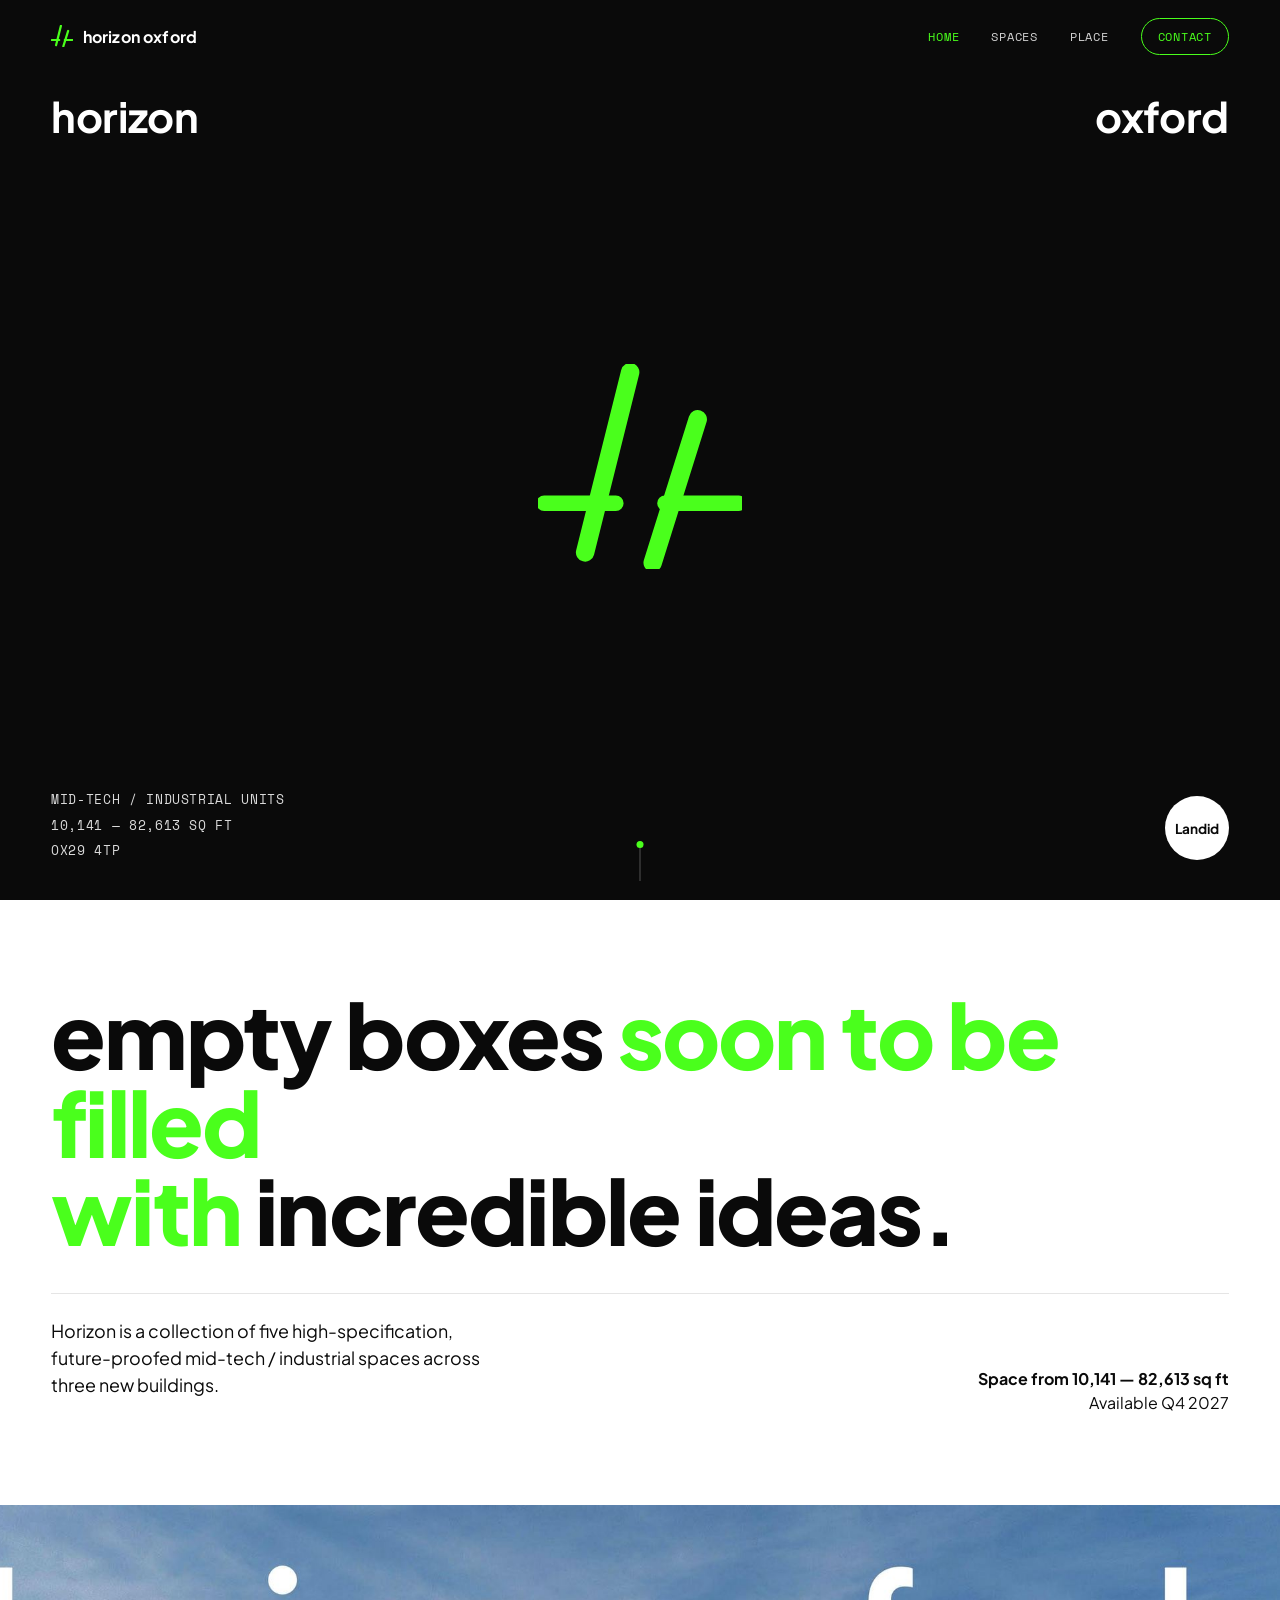
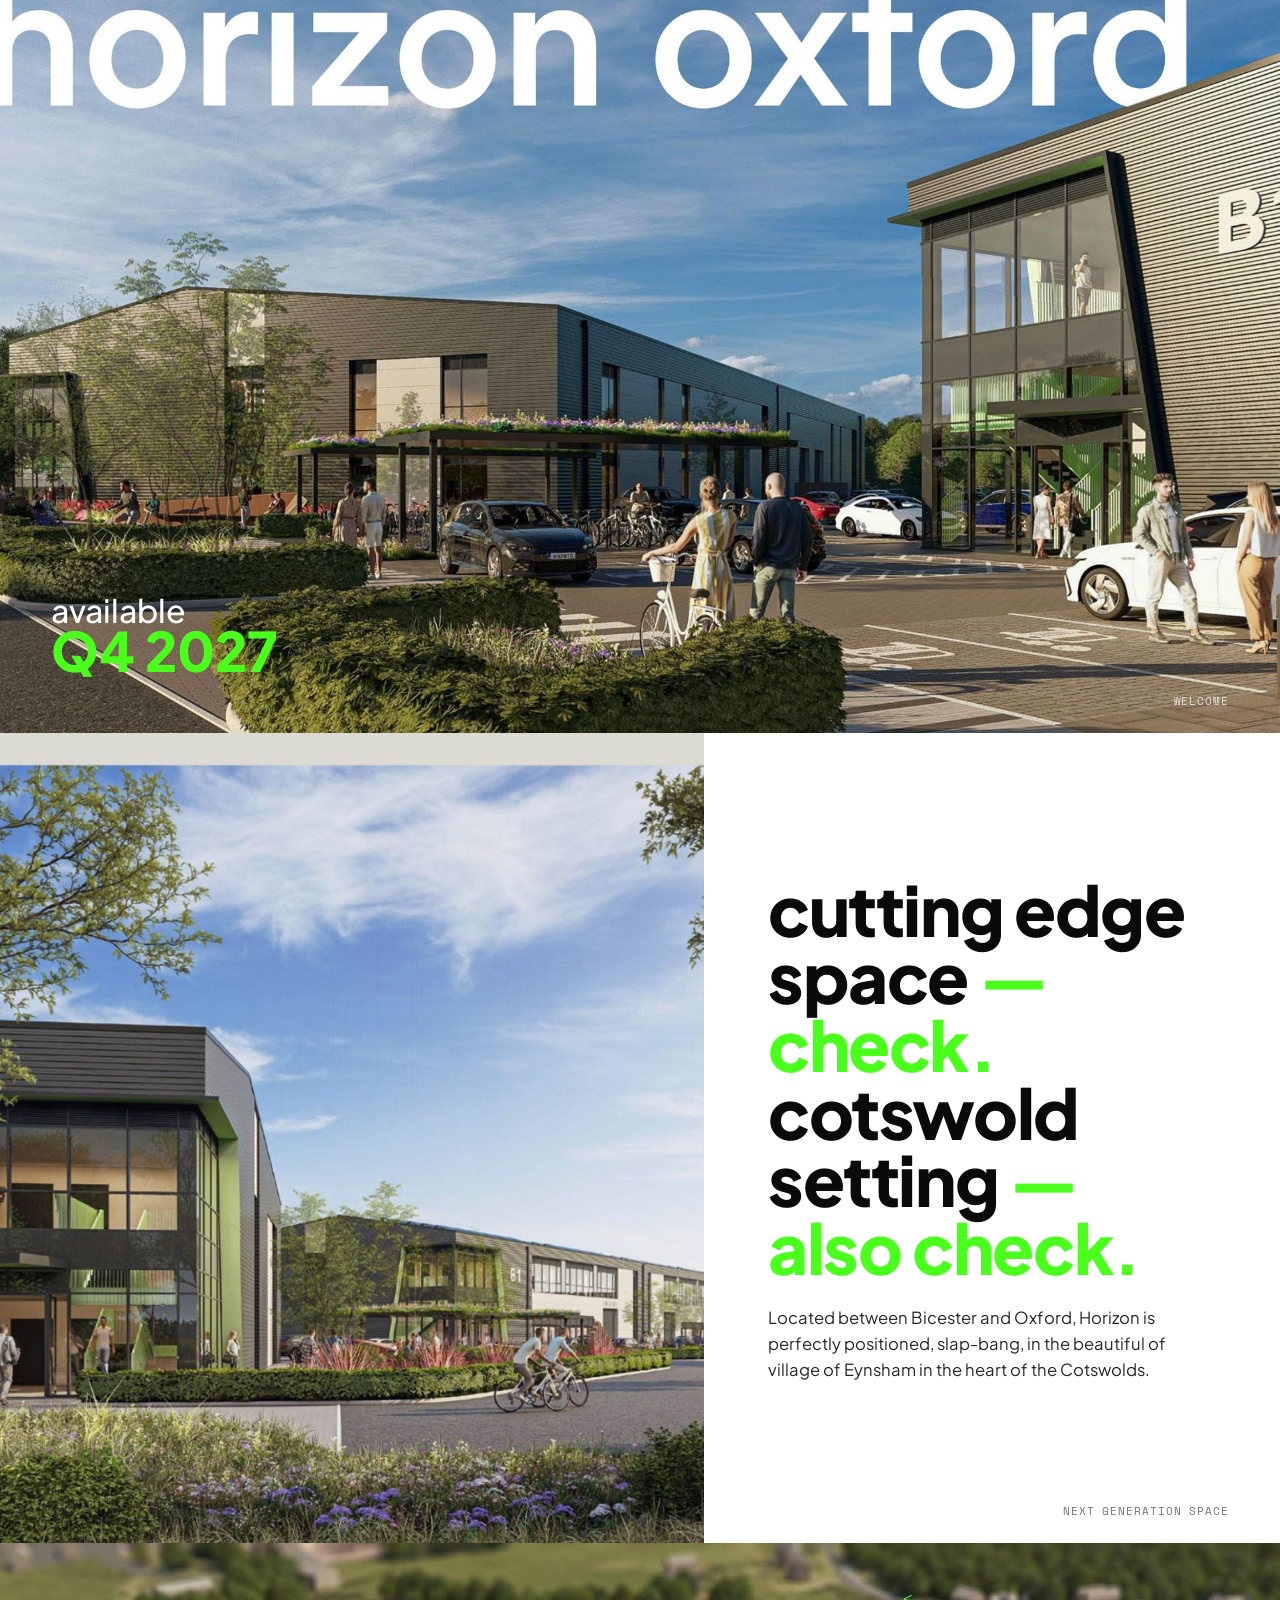
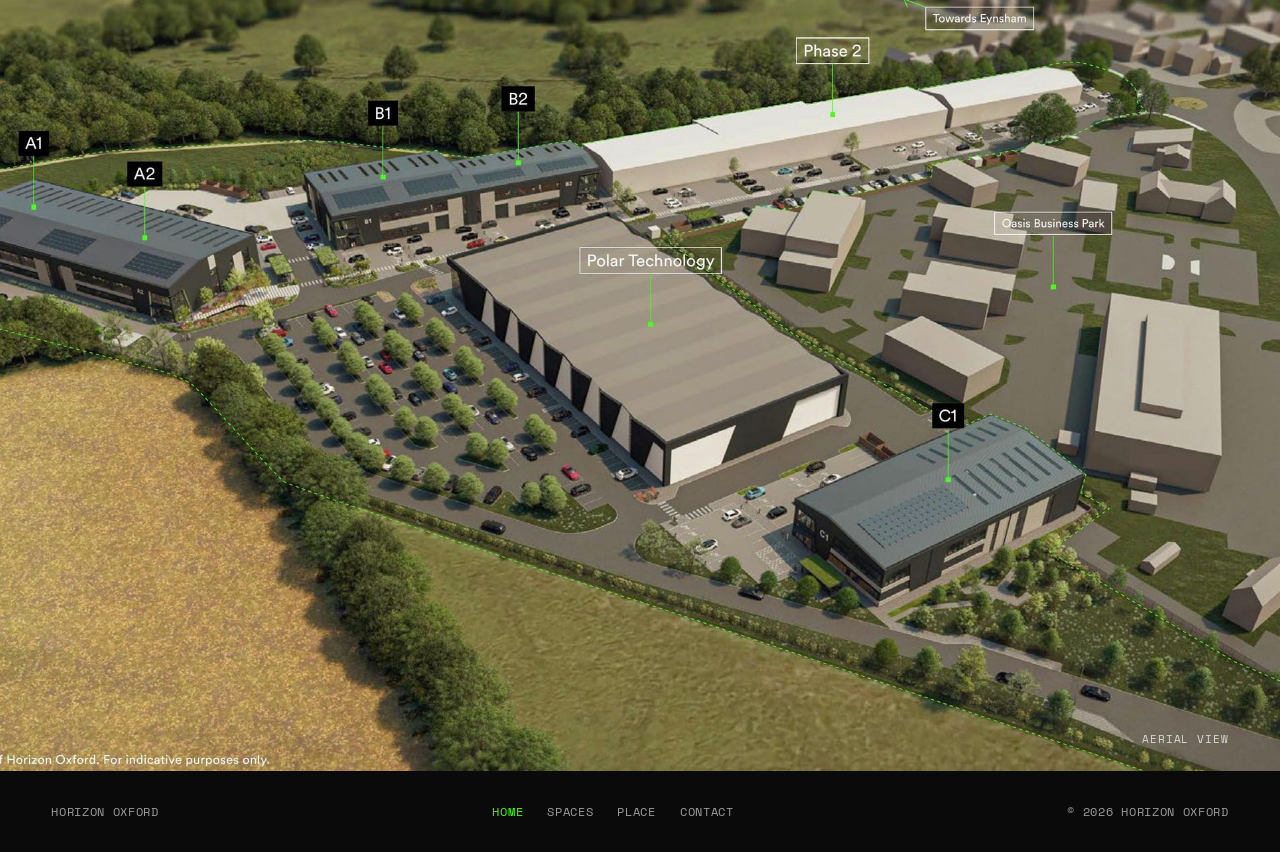
==== commit 4f72da46: "Split site into 4 pages, replace logo mark, merge closing CTA - Redraws the "//" logo mark to match " ====
--- a/index.html
+++ b/index.html
@@ -5,7 +5,7 @@
 <meta name="viewport" content="width=device-width, initial-scale=1.0">
 <title>Horizon Oxford — Mid-Tech / Industrial Units, Eynsham</title>
 <meta name="description" content="Horizon Oxford: five high-specification, future-proofed mid-tech / industrial spaces across three new buildings in Eynsham, Oxfordshire. 10,141 — 82,613 sq ft. Available Q4 2027.">
-<link rel="icon" href="data:image/svg+xml,<svg xmlns=%22http://www.w3.org/2000/svg%22 viewBox=%220 0 100 100%22><rect width=%22100%22 height=%22100%22 fill=%22%230a0a0a%22/><path d=%22M30 15 L48 85 M10 60 L42 60 M58 35 L76 85 M45 68 L70 68%22 stroke=%22%234AFF1C%22 stroke-width=%2210%22 stroke-linecap=%22round%22 fill=%22none%22/></svg>">
+<link rel="icon" href="data:image/svg+xml,<svg xmlns=%22http://www.w3.org/2000/svg%22 viewBox=%220 0 100 100%22><rect width=%22100%22 height=%22100%22 fill=%22%230a0a0a%22/><path d=%22M45,4 L23,92 M78,27 L56,97%22 stroke=%22%234AFF1C%22 stroke-width=%2210%22 stroke-linecap=%22round%22 fill=%22none%22/><path d=%22M3,68 L38,68 M62,68 L98,68%22 stroke=%22%234AFF1C%22 stroke-width=%228.5%22 stroke-linecap=%22round%22 fill=%22none%22/></svg>">
 <link rel="preconnect" href="https://fonts.googleapis.com">
 <link rel="preconnect" href="https://fonts.gstatic.com" crossorigin>
 <link href="https://fonts.googleapis.com/css2?family=Plus+Jakarta+Sans:ital,wght@0,300;0,400;0,500;0,600;0,700;0,800;1,400&family=Space+Mono:wght@400;700&display=swap" rel="stylesheet">
@@ -16,17 +16,18 @@
 <!-- ================= NAV ================= -->
 <header class="site-nav" id="siteNav">
   <div class="nav-inner">
-    <a href="#top" class="nav-logo" aria-label="Horizon Oxford home">
-      <svg class="mark" viewBox="0 0 100 100" aria-hidden="true"><path d="M30 15 L48 85 M10 60 L42 60 M58 35 L76 85 M45 68 L70 68" stroke="currentColor" stroke-width="10" stroke-linecap="round" fill="none"/></svg>
+    <a href="index.html" class="nav-logo" aria-label="Horizon Oxford home">
+      <svg class="mark" viewBox="0 0 100 100" aria-hidden="true">
+        <path d="M45,4 L23,92 M78,27 L56,97" stroke="currentColor" stroke-width="10" stroke-linecap="round" fill="none"/>
+        <path d="M3,68 L38,68 M62,68 L98,68" stroke="currentColor" stroke-width="8.5" stroke-linecap="round" fill="none"/>
+      </svg>
       <span class="wordmark">horizon <strong>oxford</strong></span>
     </a>
     <nav class="nav-links" id="navLinks">
-      <a href="#overview">Overview</a>
-      <a href="#site-plan">Site Plan</a>
-      <a href="#buildings">Buildings</a>
-      <a href="#specification">Specification</a>
-      <a href="#location">Location</a>
-      <a href="#contact" class="nav-cta">Contact</a>
+      <a href="index.html" aria-current="page">Home</a>
+      <a href="spaces.html">Spaces</a>
+      <a href="place.html">Place</a>
+      <a href="contact.html" class="nav-cta">Contact</a>
     </nav>
     <button class="nav-toggle" id="navToggle" aria-label="Toggle menu" aria-expanded="false">
       <span></span><span></span><span></span>
@@ -43,7 +44,10 @@
     <span class="wordmark-lg">oxford</span>
   </div>
   <div class="cover-mark" aria-hidden="true">
-    <svg viewBox="0 0 100 100"><path d="M30 15 L48 85 M10 60 L42 60 M58 35 L76 85 M45 68 L70 68" stroke="#4AFF1C" stroke-width="9" stroke-linecap="round" fill="none"/></svg>
+    <svg viewBox="0 0 100 100">
+      <path d="M45,4 L23,92 M78,27 L56,97" stroke="#4AFF1C" stroke-width="9" stroke-linecap="round" fill="none"/>
+      <path d="M3,68 L38,68 M62,68 L98,68" stroke="#4AFF1C" stroke-width="7.6" stroke-linecap="round" fill="none"/>
+    </svg>
   </div>
   <div class="cover-bottom">
     <div class="cover-meta">
@@ -67,9 +71,13 @@
   </div>
 </section>
 
-<!-- ================= WELCOME HERO ================= -->
+<!-- ================= WELCOME HERO (+ availability CTA) ================= -->
 <section class="section hero-photo" style="background-image:url('assets/images/hero-welcome.jpg')">
-  <h2 class="sr-only">Welcome to Horizon Oxford</h2>
+  <h2 class="sr-only">Welcome to Horizon Oxford — available Q4 2027</h2>
+  <div class="welcome-cta">
+    <span class="top-word">available</span>
+    <span class="bottom-word">Q4 2027</span>
+  </div>
   <span class="page-tag">Welcome</span>
 </section>
 
@@ -87,426 +95,24 @@
 
 <!-- ================= AERIAL VIEW ================= -->
 <section class="section hero-photo" style="background-image:url('assets/images/hero-aerial.jpg')">
-  <h2 class="sr-only">Aerial view of Horizon Oxford</h2>
-  <p class="caption">CGI: Aerial view of Horizon Oxford. For indicative purposes only.</p>
+  <h2 class="sr-only">CGI: Aerial view of Horizon Oxford. For indicative purposes only.</h2>
   <span class="page-tag">Aerial View</span>
 </section>
 
-<!-- ================= SPACE DIVIDER ================= -->
-<section class="section divider" style="background-image:url('assets/images/divider-space.jpg')">
-  <span class="divider-word">space</span>
-</section>
+</main>
 
-<!-- ================= SITE PLAN ================= -->
-<section class="section black-panel" id="site-plan">
-  <div class="wrap two-col">
-    <div class="col-media">
-      <img src="assets/images/site-plan.jpg" alt="Site plan of Horizon Oxford showing Buildings A, B and C, car parking, Polar Technology and access roads">
-    </div>
-    <div class="col-copy">
-      <h2 class="label-heading">Site Plan</h2>
-      <table class="data-table">
-        <thead><tr><th></th><th>sq ft</th><th>sq m</th></tr></thead>
-        <tbody>
-          <tr><td>Building A</td><td>32,372–36,435</td><td>3,007.5–3,384.9</td></tr>
-          <tr><td>Building B</td><td>24,226–28,369</td><td>2,250.7–2,635.6</td></tr>
-          <tr><td>Building C</td><td>14,680–17,809</td><td>1,468.0–1,780.9</td></tr>
-          <tr class="total"><td>Total</td><td>71,278–82,613</td><td>6,622.0–7,675.0</td></tr>
-        </tbody>
-      </table>
-    </div>
-  </div>
-  <span class="page-tag">Site Plan</span>
-</section>
-
-<!-- ================= ACCOMMODATION ================= -->
-<section class="section white-panel" id="accommodation">
-  <div class="wrap two-col reverse">
-    <div class="col-copy">
-      <h2 class="display sm">smart boxes for <br>brain-boxes.</h2>
-      <p class="display-copy">high-tech space that can flex to accommodate the smallest hunches all the way to epochal ideas.</p>
-    </div>
-    <div class="col-media">
-      <div class="accom-block">
-        <table class="data-table light">
-          <thead class="green-row"><tr><th>Building A</th><th>sq ft</th><th>sq m</th></tr></thead>
-          <tbody>
-            <tr><td>A1 · First floor offices</td><td>3,890–5,920</td><td>361.4–550.0</td></tr>
-            <tr><td>A1 · Ground floor</td><td>12,286</td><td>1,141.4</td></tr>
-            <tr class="subtotal"><td>A1 Total</td><td>16,176–18,206</td><td>1,502.8–1,691.4</td></tr>
-            <tr><td>A2 · First floor offices</td><td>3,909–5,942</td><td>363.2–552.0</td></tr>
-            <tr><td>A2 · Ground floor</td><td>12,287</td><td>1,141.5</td></tr>
-            <tr class="subtotal"><td>A2 Total</td><td>16,196–18,229</td><td>1,504.7–1,693.5</td></tr>
-            <tr class="total"><td>Building A Total</td><td>32,372–36,435</td><td>3,007.5–3,384.9</td></tr>
-          </tbody>
-        </table>
-        <table class="data-table light">
-          <thead class="green-row"><tr><th>Building B</th><th>sq ft</th><th>sq m</th></tr></thead>
-          <tbody>
-            <tr><td>B1 · First floor offices</td><td>2,467–5,191</td><td>229.2–482.3</td></tr>
-            <tr><td>B1 · Ground floor</td><td>11,618</td><td>1,079.3</td></tr>
-            <tr class="subtotal"><td>B1 Total</td><td>14,085–16,809</td><td>1,308.5–1,561.6</td></tr>
-            <tr><td>B2 · First floor offices</td><td>2,467–3,886</td><td>229.2–361.0</td></tr>
-            <tr><td>B2 · Ground floor</td><td>7,674</td><td>712.9</td></tr>
-            <tr class="subtotal"><td>B2 Total</td><td>10,141–11,560</td><td>942.1–1,074.0</td></tr>
-            <tr class="total"><td>Building B Total</td><td>24,226–28,369</td><td>2,250.7–2,635.6</td></tr>
-          </tbody>
-        </table>
-        <table class="data-table light">
-          <thead class="green-row"><tr><th>Building C</th><th>sq ft</th><th>sq m</th></tr></thead>
-          <tbody>
-            <tr><td>C1 · First floor offices</td><td>2,401–5,530</td><td>223.1–513.8</td></tr>
-            <tr><td>C1 · Ground floor</td><td>12,279</td><td>1,140.8</td></tr>
-            <tr class="total"><td>C Total</td><td>14,680–17,809</td><td>1,363.8–1,654.5</td></tr>
-          </tbody>
-        </table>
-      </div>
-    </div>
-  </div>
-  <span class="page-tag dark">Accommodation</span>
-</section>
-
-<!-- ================= BUILDINGS ================= -->
-<div id="buildings">
-
-<!-- Building A -->
-<section class="section hero-photo" style="background-image:url('assets/images/hero-building-a.jpg')">
-  <h2 class="sr-only">Building A — A1 &amp; A2, 16,176 sq ft — 36,435 sq ft</h2>
-  <p class="caption">CGI: Building A external. For indicative purposes only.</p>
-  <span class="page-tag">Building A — A1&amp;A2</span>
-</section>
-<section class="section black-panel floorplan-panel">
-  <div class="wrap two-col">
-    <div class="col-copy">
-      <div class="fp-badge">
-        <h3>A1<span class="accent">&amp;</span>A2</h3>
-        <p class="small-label">Net internal areas</p>
-      </div>
-      <table class="data-table">
-        <thead class="green-row"><tr><th>Building A</th><th>sq ft</th><th>sq m</th></tr></thead>
-        <tbody>
-          <tr><td>A1 Total</td><td>16,176–18,206</td><td>1,502.8–1,691.4</td></tr>
-          <tr><td>A2 Total</td><td>16,196–18,229</td><td>1,504.7–1,693.5</td></tr>
-          <tr class="total"><td>Building A Total</td><td>32,372–36,435</td><td>3,007.5–3,384.9</td></tr>
-        </tbody>
-      </table>
-    </div>
-    <div class="col-media">
-      <img src="assets/images/floorplan-a.jpg" alt="Floor plans for Horizon Oxford Building A, first floor offices and ground floor">
-    </div>
-  </div>
-  <span class="page-tag">Building A — A1&amp;A2</span>
-</section>
-
-<!-- Building B -->
-<section class="section hero-photo" style="background-image:url('assets/images/hero-building-b.jpg')">
-  <h2 class="sr-only">Building B — B1 &amp; B2, 10,141 sq ft — 28,369 sq ft</h2>
-  <p class="caption">CGI: Building B external. For indicative purposes only.</p>
-  <span class="page-tag">Building B — B1&amp;B2</span>
-</section>
-<section class="section black-panel floorplan-panel">
-  <div class="wrap two-col">
-    <div class="col-copy">
-      <div class="fp-badge">
-        <h3>B1<span class="accent">&amp;</span>B2</h3>
-        <p class="small-label">Net internal areas</p>
-      </div>
-      <table class="data-table">
-        <thead class="green-row"><tr><th>Building B</th><th>sq ft</th><th>sq m</th></tr></thead>
-        <tbody>
-          <tr><td>B1 Total</td><td>14,085–16,809</td><td>1,308.5–1,561.6</td></tr>
-          <tr><td>B2 Total</td><td>10,141–11,560</td><td>942.1–1,074.0</td></tr>
-          <tr class="total"><td>Building B Total</td><td>24,226–28,369</td><td>2,250.7–2,635.6</td></tr>
-        </tbody>
-      </table>
-    </div>
-    <div class="col-media">
-      <img src="assets/images/floorplan-b.jpg" alt="Floor plans for Horizon Oxford Building B, first floor offices and ground floor">
-    </div>
-  </div>
-  <span class="page-tag">Building B — B1&amp;B2</span>
-</section>
-
-<!-- Building C -->
-<section class="section hero-photo" style="background-image:url('assets/images/hero-building-c.jpg')">
-  <h2 class="sr-only">Building C — C1, 14,680 sq ft — 17,809 sq ft</h2>
-  <p class="caption">CGI: Building C external. For indicative purposes only.</p>
-  <span class="page-tag">Building C</span>
-</section>
-<section class="section black-panel floorplan-panel">
-  <div class="wrap two-col">
-    <div class="col-copy">
-      <div class="fp-badge">
-        <h3>C1</h3>
-        <p class="small-label">Net internal areas</p>
-      </div>
-      <table class="data-table">
-        <thead class="green-row"><tr><th>Building C</th><th>sq ft</th><th>sq m</th></tr></thead>
-        <tbody>
-          <tr><td>C1 · First floor offices</td><td>2,401–5,530</td><td>223.1–513.8</td></tr>
-          <tr><td>C1 · Ground floor</td><td>12,279</td><td>1,140.8</td></tr>
-          <tr class="total"><td>C Total</td><td>14,680–17,809</td><td>1,363.8–1,654.5</td></tr>
-        </tbody>
-      </table>
-    </div>
-    <div class="col-media">
-      <img src="assets/images/floorplan-c.jpg" alt="Floor plans for Horizon Oxford Building C, first floor offices and ground floor">
-    </div>
-  </div>
-  <span class="page-tag">Building C — C1</span>
-</section>
-
-</div>
-
-<!-- ================= SPECIFICATION ================= -->
-<section class="section black-panel spec-panel" id="specification">
-  <div class="wrap">
-    <div class="spec-grid">
-
-      <div class="spec-item">
-        <svg viewBox="0 0 40 40"><path d="M4 30 L4 10 L20 4 L36 10 L36 30" /><path d="M4 30 L36 30" class="accent-stroke"/></svg>
-        <p>Targeting BREEAM 'Excellent'</p>
-      </div>
-      <div class="spec-item">
-        <svg viewBox="0 0 40 40"><rect x="4" y="6" width="32" height="28"/><line x1="4" y1="14" x2="36" y2="14" class="accent-stroke"/></svg>
-        <p>Double-height warehouse space</p>
-      </div>
-      <div class="spec-item">
-        <svg viewBox="0 0 40 40"><rect x="4" y="6" width="32" height="28"/><line x1="4" y1="12" x2="36" y2="12" class="accent-stroke"/></svg>
-        <p>Cat A mezzanine offices</p>
-      </div>
-      <div class="spec-item">
-        <svg viewBox="0 0 40 40"><line x1="4" y1="20" x2="36" y2="20" class="accent-stroke"/><line x1="18" y1="8" x2="18" y2="32"/></svg>
-        <p>Power supply: <em>to be confirmed</em></p>
-      </div>
-      <div class="spec-item">
-        <svg viewBox="0 0 40 40"><circle cx="20" cy="20" r="7" class="accent-stroke"/><line x1="20" y1="2" x2="20" y2="10"/><line x1="20" y1="30" x2="20" y2="38"/><line x1="2" y1="20" x2="10" y2="20"/><line x1="30" y1="20" x2="38" y2="20"/></svg>
-        <p>Photovoltaic panels across all buildings</p>
-      </div>
-
-      <div class="spec-item">
-        <svg viewBox="0 0 40 40"><rect x="4" y="10" width="14" height="20" class="accent-stroke"/><rect x="22" y="10" width="14" height="20"/></svg>
-        <p>Rear vehicular access doors (A &amp; C)<br>Front vehicular access doors (B)</p>
-      </div>
-      <div class="spec-item">
-        <svg viewBox="0 0 40 40"><rect x="2" y="16" width="20" height="12" class="accent-stroke"/><rect x="22" y="12" width="12" height="16"/><circle cx="10" cy="30" r="3"/><circle cx="30" cy="30" r="3"/></svg>
-        <p>Dedicated rear service yards facilitating HGV deliveries</p>
-      </div>
-      <div class="spec-item">
-        <svg viewBox="0 0 40 40"><line x1="8" y1="6" x2="8" y2="34" class="accent-stroke"/><line x1="8" y1="20" x2="32" y2="20"/></svg>
-        <p>Floor to eaves: A 9.7m / B 10.0m / C 9m</p>
-      </div>
-      <div class="spec-item">
-        <svg viewBox="0 0 40 40"><line x1="4" y1="8" x2="4" y2="32" class="accent-stroke"/><line x1="12" y1="8" x2="12" y2="32"/><line x1="20" y1="8" x2="20" y2="32"/><line x1="28" y1="8" x2="28" y2="32"/><line x1="36" y1="8" x2="36" y2="32"/></svg>
-        <p>271 car parking spaces</p>
-      </div>
-      <div class="spec-item">
-        <svg viewBox="0 0 40 40"><path d="M22 3 L10 22 L19 22 L16 37 L31 16 L21 16 Z" class="accent-stroke"/></svg>
-        <p>71 'active' EV charging spaces (future provision: 168)</p>
-      </div>
-
-      <div class="spec-item">
-        <svg viewBox="0 0 40 40"><circle cx="10" cy="28" r="7" class="accent-stroke"/><circle cx="30" cy="28" r="7"/></svg>
-        <p>216 covered cycle storage spaces with green roofs to benefit biodiversity</p>
-      </div>
-      <div class="spec-item">
-        <svg viewBox="0 0 40 40"><path d="M20 4 L20 18" class="accent-stroke"/><path d="M10 18 L30 18 L34 36 L6 36 Z"/></svg>
-        <p>Showers in main cores</p>
-      </div>
-      <div class="spec-item">
-        <svg viewBox="0 0 40 40"><circle cx="20" cy="14" r="9" class="accent-stroke"/><line x1="20" y1="23" x2="20" y2="36"/></svg>
-        <p>Extensive landscape enhancements</p>
-      </div>
-      <div class="spec-item">
-        <svg viewBox="0 0 40 40"><path d="M4 30 Q 14 10 20 30 T 36 10" class="accent-stroke"/></svg>
-        <p>New footpaths connecting to the existing public right of way</p>
-      </div>
-      <div class="spec-item">
-        <svg viewBox="0 0 40 40"><rect x="6" y="22" width="28" height="6" class="accent-stroke"/><line x1="12" y1="22" x2="12" y2="10"/><line x1="28" y1="22" x2="28" y2="14"/></svg>
-        <p>Landscaped breakout area with distinctive seating and planting</p>
-      </div>
-
-    </div>
-
-    <div class="spec-foot">
-      <h2 class="display sm">take a look<br><span class="accent">under the hood.</span></h2>
-      <p class="body-copy">A detailed specification of each unit is available to download from:<br><a href="https://horizonoxford.com" class="text-link">horizonoxford.com</a></p>
-    </div>
-  </div>
-  <span class="page-tag">Summary Specification</span>
-</section>
-
-<!-- ================= PLACE DIVIDER ================= -->
-<section class="section divider" style="background-image:url('assets/images/divider-place.jpg')" id="location">
-  <span class="divider-word">place</span>
-</section>
-
-<!-- ================= LOCAL OCCUPIERS ================= -->
-<section class="section black-panel occupiers-panel">
-  <div class="occupiers-grid">
-    <figure><img src="assets/images/occupier-polar-technology.jpg" alt="Polar Technology" loading="lazy"><figcaption>Polar Technology</figcaption></figure>
-    <figure><img src="assets/images/occupier-lentus-composites.jpg" alt="Lentus Composites" loading="lazy"><figcaption>Lentus Composites</figcaption></figure>
-    <figure><img src="assets/images/occupier-sst-technology.jpg" alt="SST Technology" loading="lazy"><figcaption>SST Technology</figcaption></figure>
-    <figure><img src="assets/images/occupier-proimmune.jpg" alt="ProImmune" loading="lazy"><figcaption>ProImmune</figcaption></figure>
-    <figure><img src="assets/images/occupier-msolve.jpg" alt="M-Solve" loading="lazy"><figcaption>M-Solve</figcaption></figure>
-    <figure><img src="assets/images/occupier-vr-prooptics.jpg" alt="VR ProOptics" loading="lazy"><figcaption>VR ProOptics</figcaption></figure>
-    <figure><img src="assets/images/occupier-siemens-healthineers.jpg" alt="Siemens Healthineers" loading="lazy"><figcaption>Siemens Healthineers</figcaption></figure>
-    <figure><img src="assets/images/occupier-adaptix.jpg" alt="Adaptix" loading="lazy"><figcaption>Adaptix</figcaption></figure>
-    <figure class="occupiers-headline"><h2 class="display sm">a total<br><span class="accent">cluster</span></h2></figure>
-    <figure><img src="assets/images/occupier-emixa.jpg" alt="Emixa" loading="lazy"><figcaption>Emixa</figcaption></figure>
-    <figure><img src="assets/images/occupier-mind-foundry.jpg" alt="Mind Foundry" loading="lazy"><figcaption>Mind Foundry</figcaption></figure>
-    <figure><img src="assets/images/occupier-genomics.jpg" alt="Genomics" loading="lazy"><figcaption>Genomics</figcaption></figure>
-  </div>
-  <span class="page-tag">Local Occupiers</span>
-</section>
-
-<!-- ================= COMMUNICATIONS ================= -->
-<section class="section white-panel">
-  <div class="wrap two-col">
-    <div class="col-media">
-      <img src="assets/images/travel-map.jpg" alt="Map showing Horizon Oxford's location relative to Oxford, London, and the motorway network">
-    </div>
-    <div class="col-copy">
-      <h2 class="display sm">in the very best<br><span class="accent">possible shape.</span></h2>
-      <p class="body-copy">Situated just a couple of minutes off the A40 and equidistant from Oxford and Witney, Horizon Oxford provides easy access to desirable local villages along with access to the wealth of talent inside the UK's 'Golden Triangle'.</p>
-      <div class="comm-tables">
-        <div>
-          <h3 class="small-label">Driving from Horizon Oxford (OX29 4TP)</h3>
-          <ul class="travel-list">
-            <li><span>Witney</span><span>6 miles</span></li>
-            <li><span>Oxford</span><span>9 miles</span></li>
-            <li><span>Abingdon</span><span>10 miles</span></li>
-            <li><span>Bicester</span><span>15 miles</span></li>
-            <li><span>Swindon</span><span>28 miles</span></li>
-            <li><span>London Heathrow</span><span>51 miles</span></li>
-            <li><span>Central London</span><span>63 miles</span></li>
-            <li><span>Birmingham</span><span>73 miles</span></li>
-            <li><span>Cambridge</span><span>103 miles</span></li>
-          </ul>
-        </div>
-        <div>
-          <h3 class="small-label">Train travel times from Oxford Station</h3>
-          <ul class="travel-list">
-            <li><span>Swindon</span><span>14 mins</span></li>
-            <li><span>Reading</span><span>21 mins</span></li>
-            <li><span>Coventry</span><span>46 mins</span></li>
-            <li><span>London Paddington</span><span>49 mins</span></li>
-            <li><span>Birmingham</span><span>1 hour</span></li>
-            <li><span>Southampton</span><span>1 hour 6 mins</span></li>
-            <li><span>Bristol Temple Meads</span><span>1 hour 9 mins</span></li>
-            <li><span>London Marylebone</span><span>1 hour 9 mins</span></li>
-            <li><span>London Heathrow</span><span>1 hour 14 mins</span></li>
-          </ul>
-        </div>
-      </div>
-      <p class="fine-print">Source: maps.google.co.uk</p>
-    </div>
-  </div>
-  <span class="page-tag dark">Communications</span>
-</section>
-
-<!-- ================= AMENITIES ================= -->
-<section class="section grey-panel amenities-panel">
-  <div class="wrap two-col">
-    <div class="col-copy">
-      <h2 class="display sm">on your<br><span class="accent">doorstep</span></h2>
-      <p class="body-copy">The charming Eynsham High Street is just a 7 minute stroll from Horizon Oxford. Here you'll find a plethora of amenities, from coffee shops, cafés, barbers and convenience stores.</p>
-      <p class="body-copy">Not to mention the several pubs where you'll be spoilt for choice when grabbing a hearty lunch or a post-work drink.</p>
-    </div>
-    <div class="col-media amenities-mosaic">
-      <img class="am-1" src="assets/images/amenity-white-hart.jpg" alt="The White Hart" loading="lazy">
-      <img class="am-2" src="assets/images/amenity-market-garden.jpg" alt="The Market Garden &amp; Cherry Tree Cafe" loading="lazy">
-      <img class="am-3" src="assets/images/amenity-evenlode.jpg" alt="The Evenlode" loading="lazy">
-      <img class="am-4" src="assets/images/amenity-cocktails.jpg" alt="Aperitif hour in Eynsham" loading="lazy">
-      <img class="am-5" src="assets/images/amenity-red-lion.jpg" alt="The Red Lion" loading="lazy">
-    </div>
-  </div>
-  <div class="amenity-wide">
-    <img src="assets/images/amenity-lyall-cafe.jpg" alt="Lyall &amp; Co Café" loading="lazy">
-  </div>
-  <span class="page-tag dark">Amenities</span>
-</section>
-
-<!-- ================= WORKFORCE ================= -->
-<section class="section split-panel reverse">
-  <div class="split-media">
-    <img src="assets/images/photo-workforce.jpg" alt="A person working at a desk with dual monitors in a bright office">
-  </div>
-  <div class="split-copy dark-copy">
-    <h2 class="display md">a nerd <span class="accent">magnet</span></h2>
-    <p class="body-copy">Eynsham and the wider Oxford corridor sit at the heart of the UK's 'Golden Triangle' — home to a deep, highly skilled talent pool spanning engineering, life sciences and technology.</p>
-  </div>
-  <span class="page-tag dark">Workforce</span>
-</section>
-
-<!-- ================= LOCATION MAP ================= -->
-<section class="section hero-photo location-map-section" style="background-image:url('assets/images/location-map.jpg')">
-  <h2 class="sr-only">Location map</h2>
-  <div class="map-badges">
-    <span class="badge-green">Postcode: <strong>OX29 4TP</strong></span>
-    <span class="badge-black">W3W: <strong>///fabric.kite.samples</strong></span>
-  </div>
-  <span class="page-tag">Location Map</span>
-</section>
-
-<!-- ================= CLOSING CTA ================= -->
-<section class="section hero-photo closing-cta" style="background-image:url('assets/images/hero-closing.jpg')">
-  <h2 class="display md">available<br><span class="accent">Q4 2027</span></h2>
-</section>
-
-<!-- ================= CONTACT / FOOTER ================= -->
-<footer class="section contact-footer" id="contact">
-  <div class="wrap">
-    <div class="contact-top">
-      <div>
-        <a href="https://horizonoxford.com" class="display sm text-link">horizonoxford.com</a>
-      </div>
-      <svg class="mark lg" viewBox="0 0 100 100" aria-hidden="true"><path d="M30 15 L48 85 M10 60 L42 60 M58 35 L76 85 M45 68 L70 68" stroke="#4AFF1C" stroke-width="8" stroke-linecap="round" fill="none"/></svg>
-    </div>
-
-    <div class="contact-grid">
-      <div>
-        <h3 class="small-label">Letting agents</h3>
-        <div class="agent-card">
-          <p class="agent-firm">Bidwells</p>
-          <p class="agent-name">Duncan May</p>
-          <p><a href="tel:+447879883886">+44 (0) 7879 883 886</a></p>
-          <p><a href="mailto:duncan.may@bidwells.co.uk">duncan.may@bidwells.co.uk</a></p>
-        </div>
-      </div>
-      <div>
-        <h3 class="small-label">&nbsp;</h3>
-        <div class="agent-card">
-          <p class="agent-firm">Savills</p>
-          <p class="agent-name">George Brown</p>
-          <p><a href="tel:+447811901158">+44 (0) 7811 901 158</a></p>
-          <p><a href="mailto:george.brown@savills.com">george.brown@savills.com</a></p>
-        </div>
-        <div class="agent-card">
-          <p class="agent-name">Rob Beatson</p>
-          <p><a href="tel:+447811901203">+44 (0) 7811 901 203</a></p>
-          <p><a href="mailto:rob.beatson@savills.com">rob.beatson@savills.com</a></p>
-        </div>
-      </div>
-      <div>
-        <h3 class="small-label">A project by</h3>
-        <p><a href="https://elwoodfunds.com" class="text-link" target="_blank" rel="noopener">elwoodfunds.com</a></p>
-        <h3 class="small-label" style="margin-top:2rem">In partnership with</h3>
-        <p><a href="https://landid.co.uk" class="text-link" target="_blank" rel="noopener">landid.co.uk</a></p>
-      </div>
-    </div>
-
-    <p class="legal">These particulars are not an offer or contract, nor part of one. You should not rely on statements by Savills or Bidwells in the particulars or by word of mouth or in writing ("information") as being factually accurate about the property, its condition or its value. Savills and Bidwells have no authority to make any representations about the property, and accordingly any information given is entirely without responsibility on the part of the agents, seller(s) or lessor(s). The photographs show only certain parts of the property as they appeared at the time they were taken. Areas, measurements and distances given are approximate only. Any reference to alterations to, or use of, any part of the property does not mean that any necessary planning, building regulations or other consent has been obtained. A buyer or lessee must find out by inspection or in other ways that these matters have been properly dealt with and that all information is correct. The VAT position relating to the property may change without notice.</p>
-    <p class="legal-ref">July 2026. Reference: 2605007. Brand identity by JAMES&amp;JAMES, jamesjames.design.</p>
-
-    <div class="footer-bottom">
-      <span>HORIZON OXFORD</span>
-      <span>© 2026 Horizon Oxford. All rights reserved.</span>
-    </div>
+<footer class="mini-footer">
+  <div class="wrap mini-footer-inner">
+    <span>Horizon Oxford</span>
+    <nav class="mini-footer-links">
+      <a href="index.html" aria-current="page">Home</a>
+      <a href="spaces.html">Spaces</a>
+      <a href="place.html">Place</a>
+      <a href="contact.html">Contact</a>
+    </nav>
+    <span>© 2026 Horizon Oxford</span>
   </div>
 </footer>
-
-</main>
 
 <script src="js/main.js"></script>
 </body>
--- a/css/styles.css
+++ b/css/styles.css
@@ -93,6 +93,7 @@
 }
 .nav-links a { color: rgba(255,255,255,0.82); transition: color .2s; }
 .nav-links a:hover { color: var(--green); }
+.nav-links a[aria-current="page"] { color: var(--green); }
 .nav-links .nav-cta {
   border: 1px solid var(--green);
   color: var(--green);
@@ -265,53 +266,26 @@
   align-items: flex-end;
   color: var(--white);
 }
-.hero-photo .caption {
+.welcome-cta {
   position: absolute;
   left: var(--section-pad);
-  bottom: 1.5rem;
-  font-size: 0.72rem;
-  font-family: var(--font-mono);
-  opacity: 0.8;
-  max-width: 40ch;
-  margin: 0;
-}
-.building-badge {
-  background: var(--white);
-  color: var(--black);
-  margin: clamp(1.5rem, 5vw, 3.5rem);
-  padding: 1.5rem 2rem;
-  max-width: 420px;
-}
-.building-badge h2 {
+  bottom: 3.5rem;
+  color: var(--white);
+  line-height: 0.95;
+}
+.welcome-cta .top-word {
+  display: block;
+  font-family: var(--font-display);
+  font-weight: 500;
+  font-size: clamp(1.3rem, 2.6vw, 2rem);
+}
+.welcome-cta .bottom-word {
+  display: block;
   font-family: var(--font-display);
   font-weight: 800;
-  font-size: clamp(2.2rem, 4.4vw, 3.4rem);
-  margin: 0 0 0.4rem;
-  letter-spacing: -0.02em;
-}
-.building-badge p { margin: 0; font-size: 0.95rem; line-height: 1.4; }
-
-.location-map-section { align-items: flex-start; }
-.map-badges {
-  margin: clamp(1.5rem, 5vw, 3.5rem);
-  display: flex;
-  flex-direction: column;
-  gap: 2px;
-  margin-top: auto;
-  margin-bottom: clamp(1.5rem, 5vw, 3.5rem);
-}
-.location-map-section { display: flex; align-items: flex-end; }
-.badge-green, .badge-black {
-  font-family: var(--font-mono);
-  font-size: 0.85rem;
-  padding: 0.6rem 1rem;
-  width: fit-content;
-}
-.badge-green { background: var(--green); color: var(--black); }
-.badge-black { background: var(--black); color: var(--white); }
-
-.closing-cta { align-items: center; justify-content: flex-start; padding-left: var(--section-pad); }
-.closing-cta .display { color: var(--white); }
+  font-size: clamp(2rem, 4.4vw, 3.4rem);
+  color: var(--green);
+}
 
 /* ============================================================
    Split panel (photo + copy)
@@ -558,7 +532,7 @@
     background-repeat: no-repeat;
     background-color: var(--black);
   }
-  .closing-cta, .location-map-section { aspect-ratio: 3 / 4; }
+  .location-map-section { aspect-ratio: 3 / 4; }
 }
 
 @media (max-width: 560px) {
@@ -566,3 +540,25 @@
   .occupiers-grid { grid-template-columns: repeat(2, 1fr); }
   .badge-landid { width: 52px; height: 52px; font-size: 0.7rem; }
 }
+
+/* ============================================================
+   Mini footer (Home / Spaces / Place pages)
+   ============================================================ */
+.mini-footer { background: var(--black); color: rgba(255,255,255,0.6); padding: 2rem 0; }
+.mini-footer-inner {
+  display: flex;
+  align-items: center;
+  justify-content: space-between;
+  flex-wrap: wrap;
+  gap: 1rem;
+  font-family: var(--font-mono);
+  font-size: 0.72rem;
+  letter-spacing: 0.06em;
+  text-transform: uppercase;
+}
+.mini-footer-links { display: flex; gap: 1.5rem; }
+.mini-footer-links a { color: rgba(255,255,255,0.6); transition: color .2s; }
+.mini-footer-links a:hover, .mini-footer-links a[aria-current="page"] { color: var(--green); }
+@media (max-width: 560px) {
+  .mini-footer-inner { flex-direction: column; align-items: flex-start; }
+}
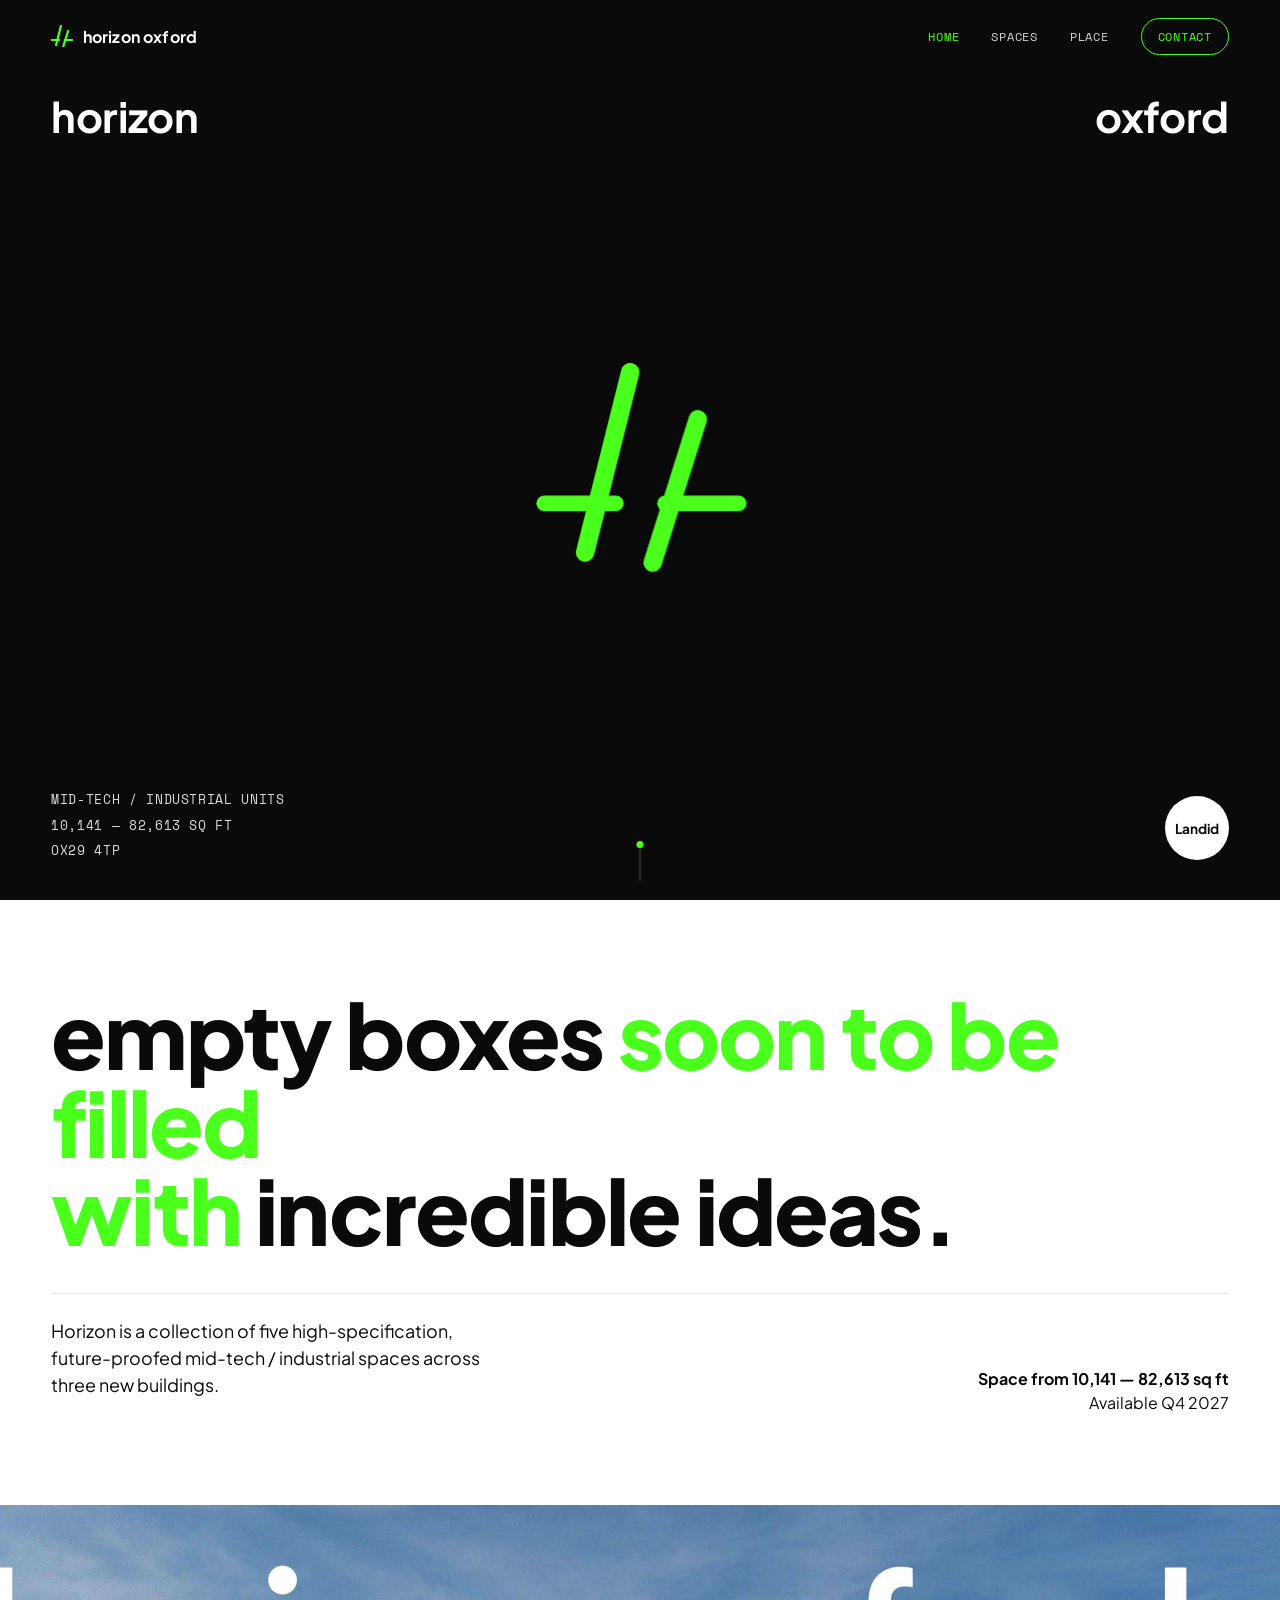
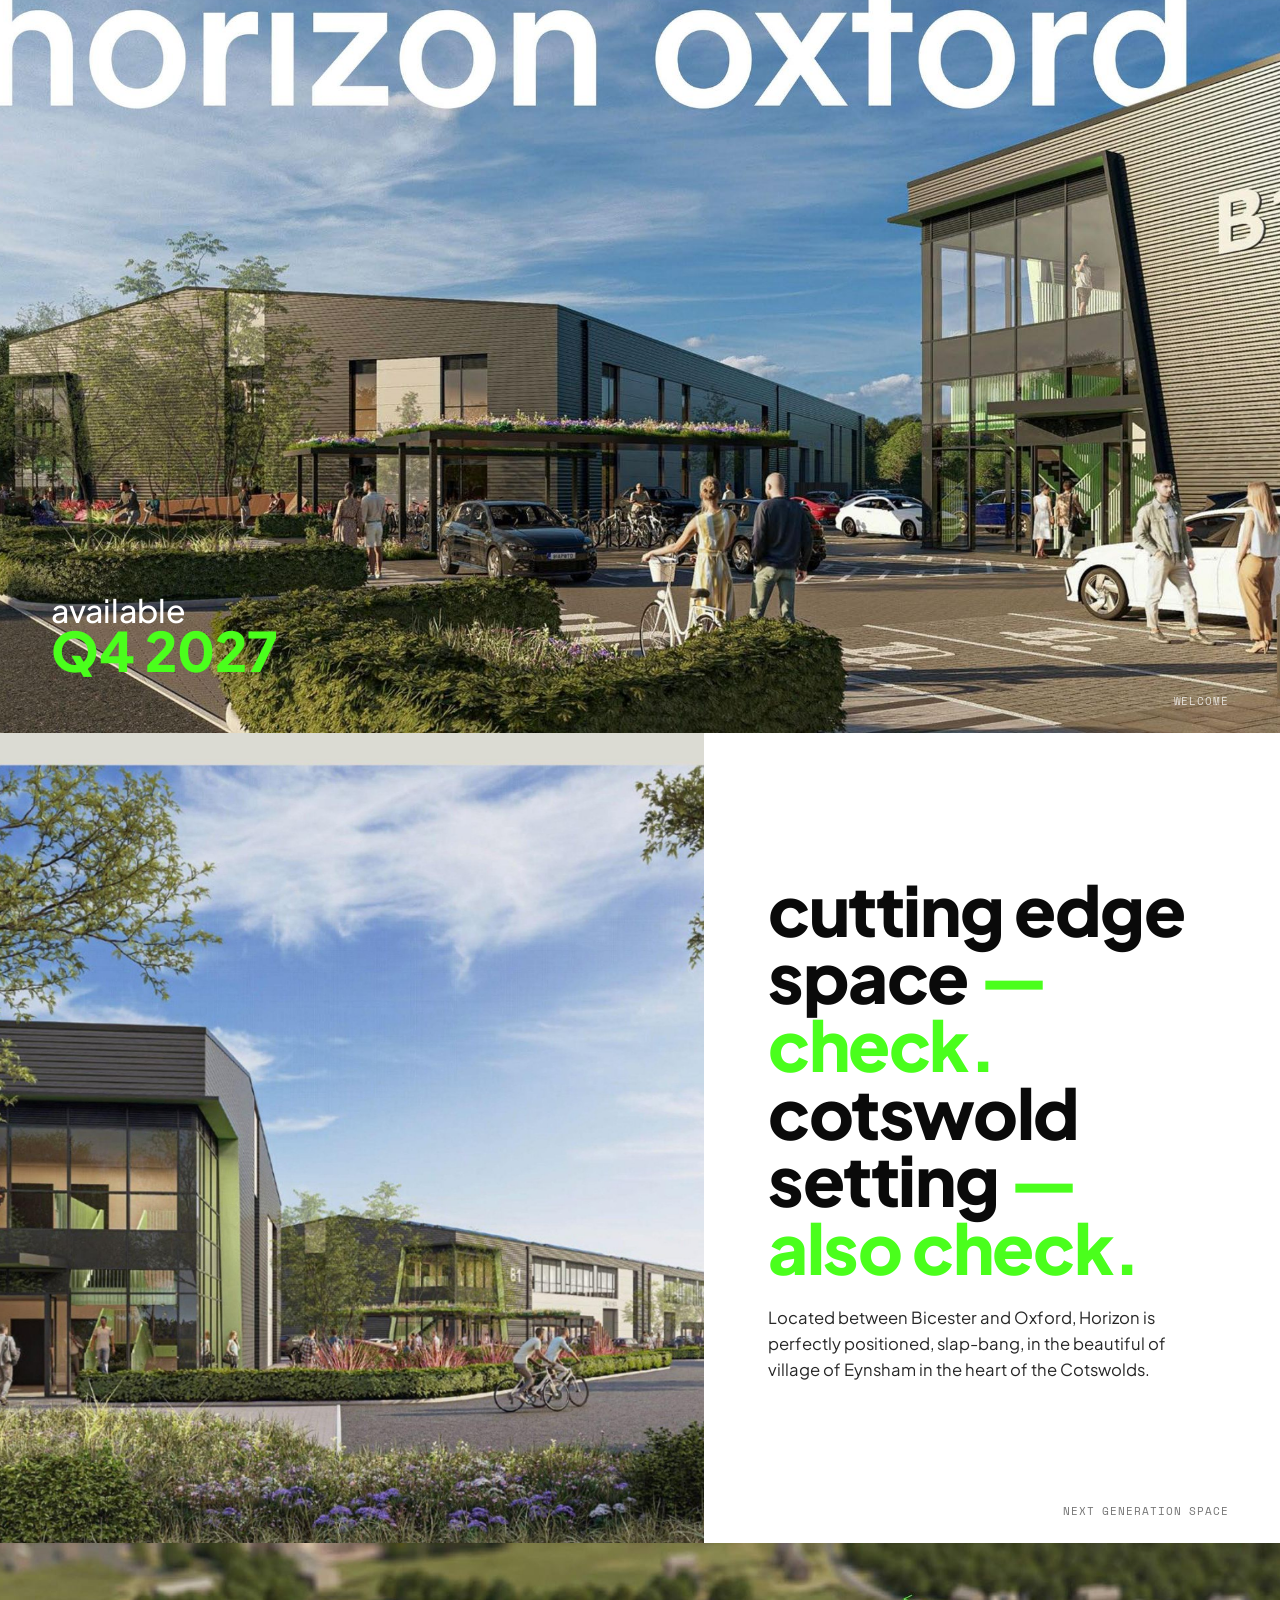
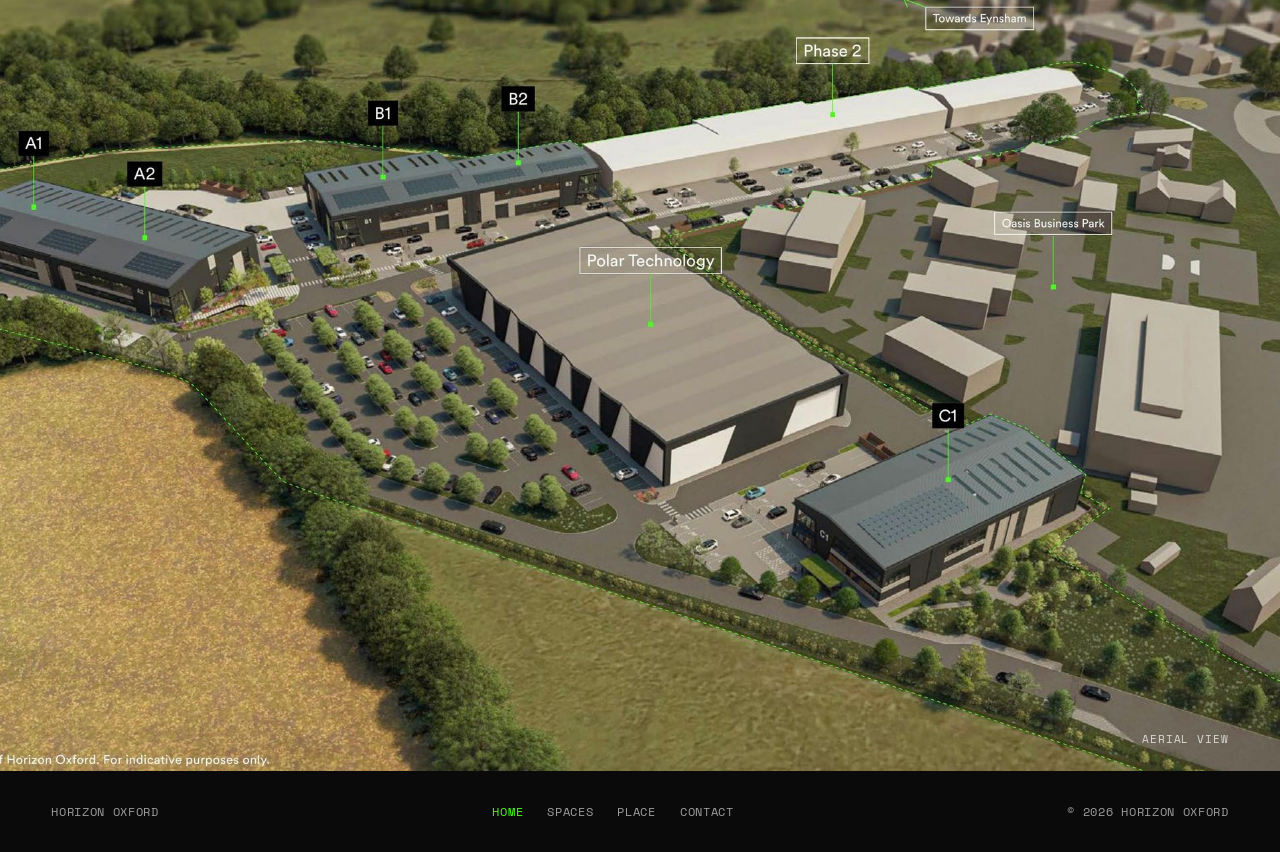
==== commit 80312e4c: "Animate cover logo mark to match brand video sting Recreates the reveal choreography from the Horizo" ====
--- a/index.html
+++ b/index.html
@@ -39,17 +39,19 @@
 
 <!-- ================= COVER ================= -->
 <section class="section cover" id="cover">
-  <div class="cover-top">
+  <div class="cover-top reveal-fade">
     <span class="wordmark-lg">horizon</span>
     <span class="wordmark-lg">oxford</span>
   </div>
   <div class="cover-mark" aria-hidden="true">
     <svg viewBox="0 0 100 100">
-      <path d="M45,4 L23,92 M78,27 L56,97" stroke="#4AFF1C" stroke-width="9" stroke-linecap="round" fill="none"/>
-      <path d="M3,68 L38,68 M62,68 L98,68" stroke="#4AFF1C" stroke-width="7.6" stroke-linecap="round" fill="none"/>
+      <path class="mark-bar mark-bar-l" d="M3,68 L38,68" stroke="#4AFF1C" stroke-width="7.6" stroke-linecap="round" fill="none"/>
+      <path class="mark-bar mark-bar-r" d="M62,68 L98,68" stroke="#4AFF1C" stroke-width="7.6" stroke-linecap="round" fill="none"/>
+      <path class="mark-diag mark-diag-l" d="M45,4 L23,92" stroke="#4AFF1C" stroke-width="9" stroke-linecap="round" fill="none"/>
+      <path class="mark-diag mark-diag-r" d="M78,27 L56,97" stroke="#4AFF1C" stroke-width="9" stroke-linecap="round" fill="none"/>
     </svg>
   </div>
-  <div class="cover-bottom">
+  <div class="cover-bottom reveal-fade">
     <div class="cover-meta">
       <span class="tag">Mid-Tech / Industrial Units</span>
       <span class="tag">10,141 — 82,613 SQ FT</span>
--- a/css/styles.css
+++ b/css/styles.css
@@ -199,7 +199,36 @@
   justify-content: center;
   min-height: 30vh;
 }
-.cover-mark svg { width: clamp(120px, 16vw, 220px); height: auto; }
+.cover-mark svg { width: clamp(120px, 16vw, 220px); height: auto; overflow: visible; }
+
+/* Logo reveal animation: bars draw in, diagonals shoot out from the
+   crossbar point, then the wordmark/meta fade in — matches the brand's
+   video sting. */
+.mark-bar {
+  transform: scaleX(0);
+  animation: mark-bar-in 0.5s cubic-bezier(.2,.8,.2,1) 0.1s forwards;
+}
+.mark-bar-l { transform-origin: 20.5px 68px; }
+.mark-bar-r { transform-origin: 80px 68px; }
+.mark-diag {
+  transform: scaleY(0);
+  animation: mark-diag-in 0.6s cubic-bezier(.2,.8,.2,1) 0.45s forwards;
+}
+.mark-diag-l { transform-origin: 29px 68px; }
+.mark-diag-r { transform-origin: 65px 68px; }
+@keyframes mark-bar-in { to { transform: scaleX(1); } }
+@keyframes mark-diag-in { to { transform: scaleY(1); } }
+
+.reveal-fade {
+  opacity: 0;
+  animation: reveal-fade-in 0.7s ease-out 1.05s forwards;
+}
+@keyframes reveal-fade-in { to { opacity: 1; } }
+
+@media (prefers-reduced-motion: reduce) {
+  .mark-bar, .mark-diag, .reveal-fade { animation: none; transform: none; opacity: 1; }
+}
+
 .cover-bottom {
   display: flex;
   align-items: flex-end;
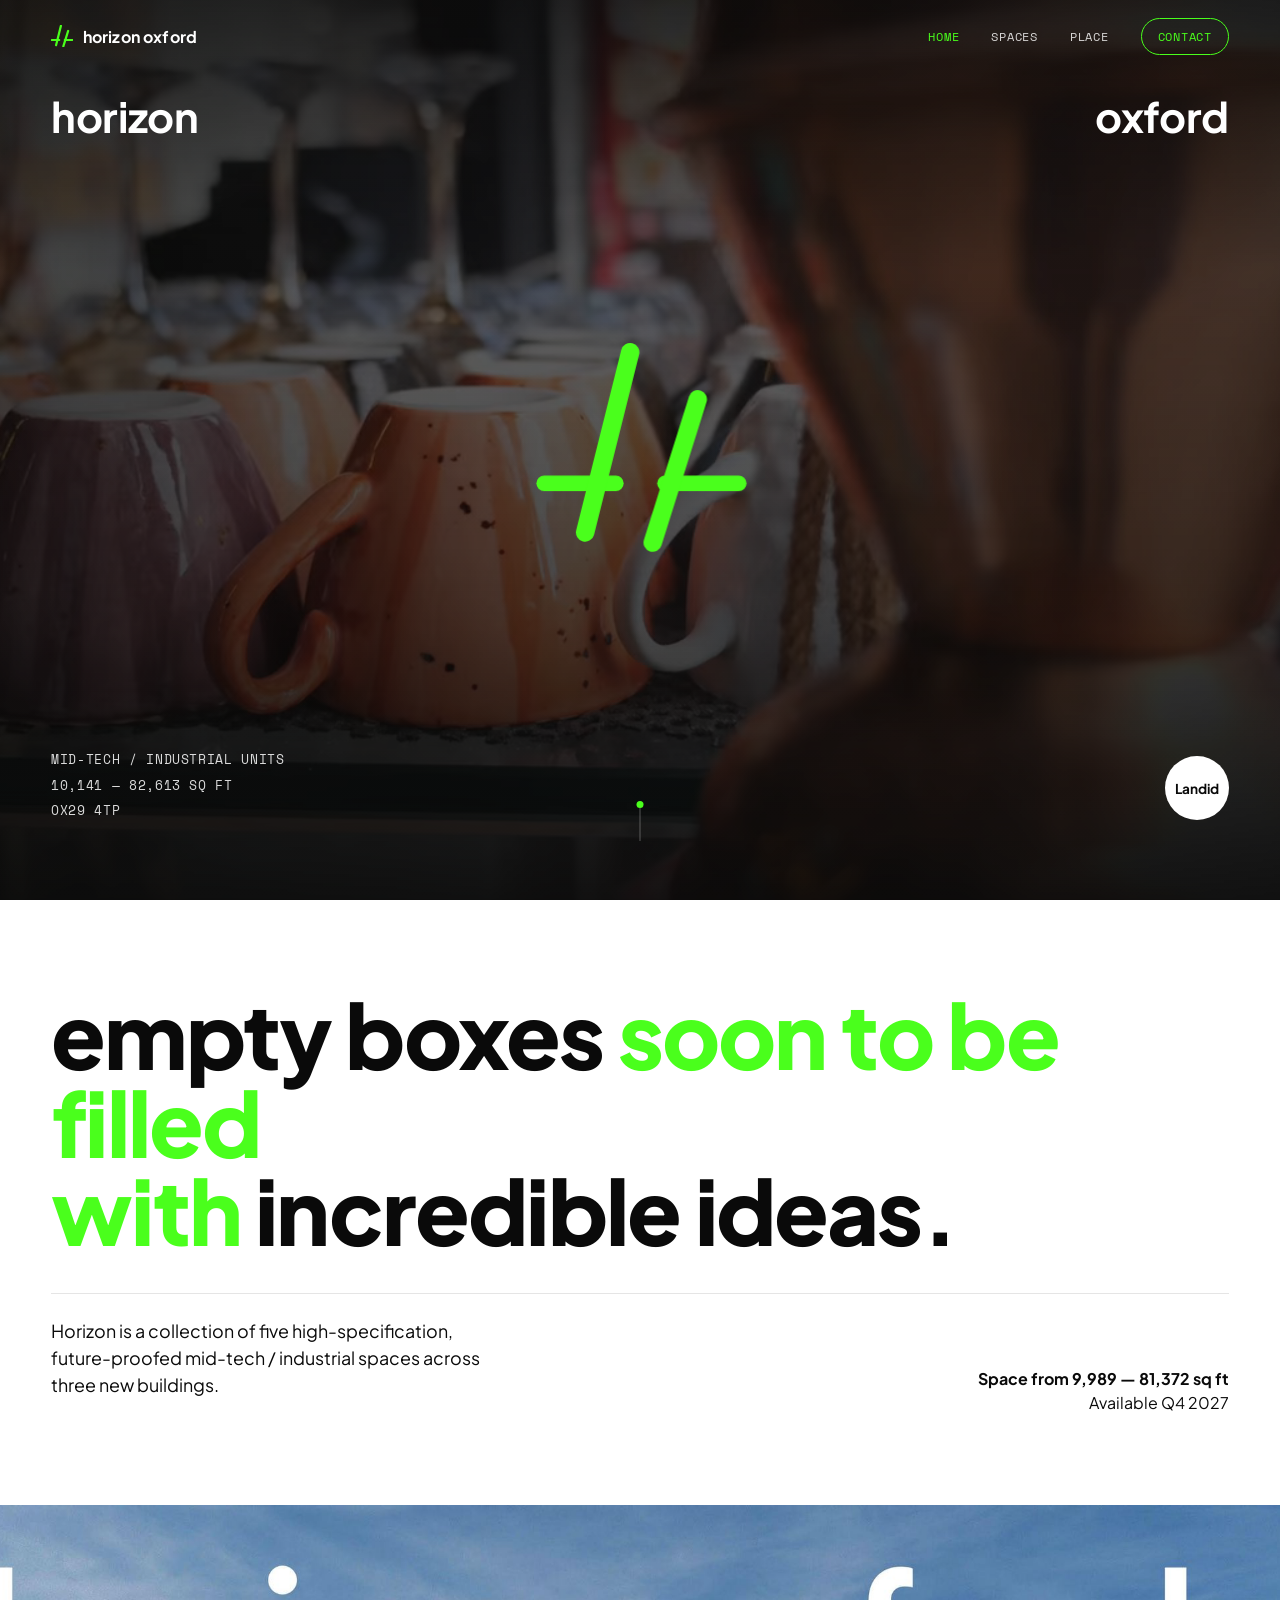
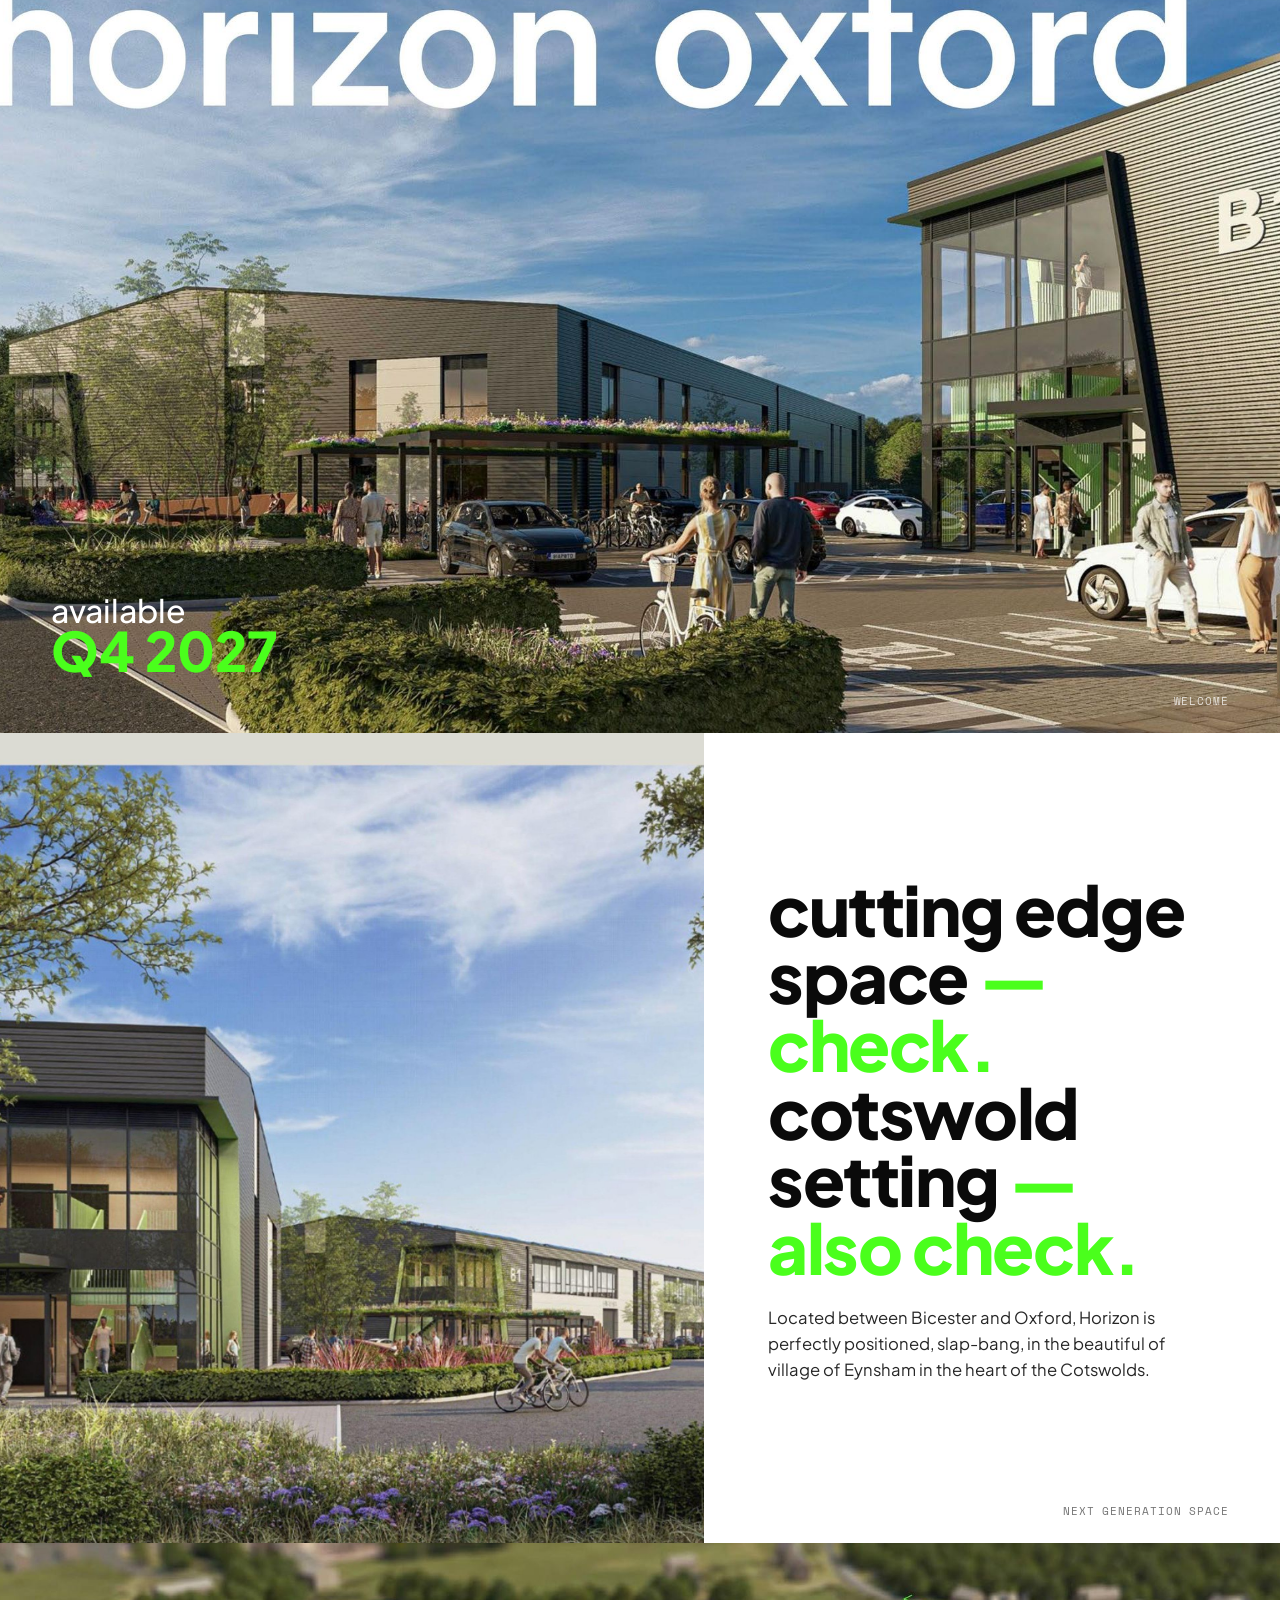
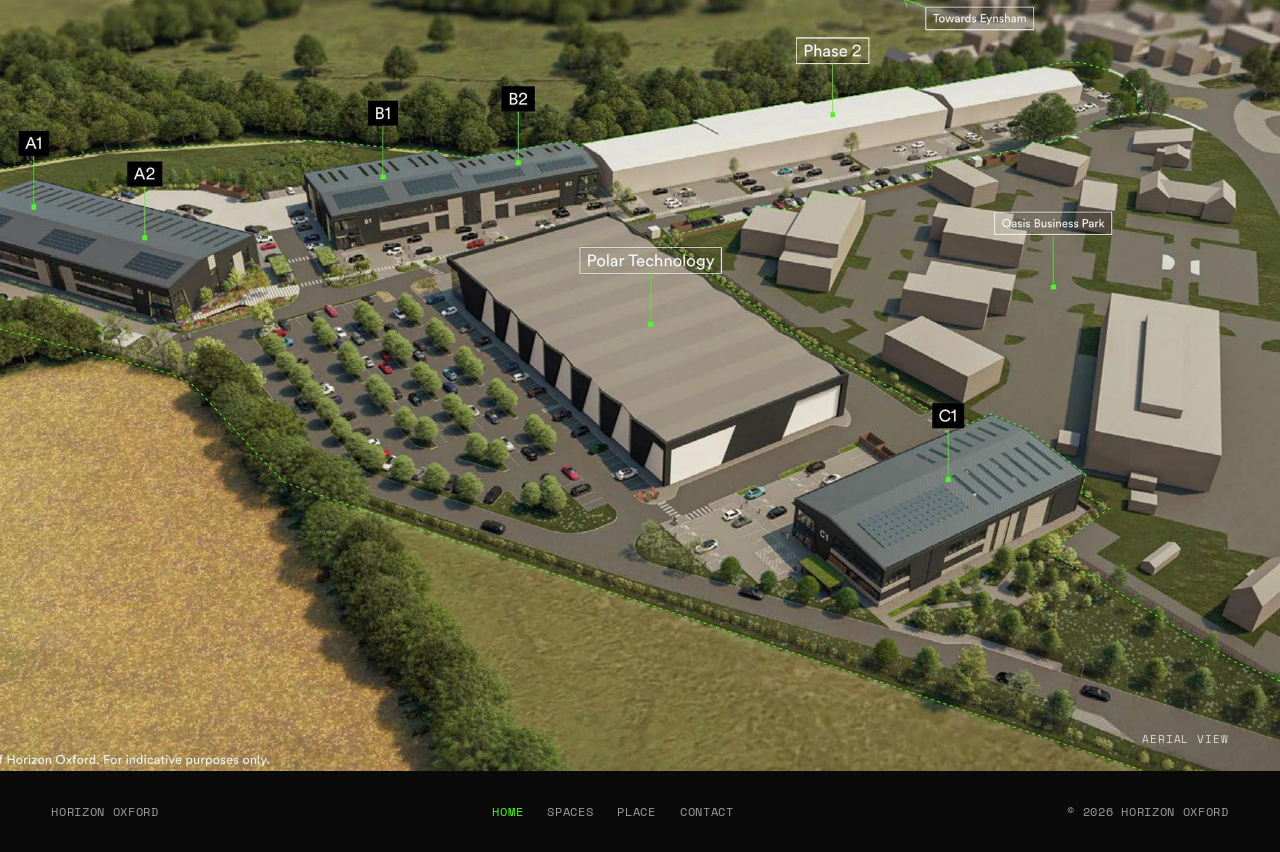
==== commit cc3dbbeb: "Add video hero and site-wide dynamic effects Home page: - Replaces the static cover background with " ====
--- a/index.html
+++ b/index.html
@@ -10,8 +10,12 @@
 <link rel="preconnect" href="https://fonts.gstatic.com" crossorigin>
 <link href="https://fonts.googleapis.com/css2?family=Plus+Jakarta+Sans:ital,wght@0,300;0,400;0,500;0,600;0,700;0,800;1,400&family=Space+Mono:wght@400;700&display=swap" rel="stylesheet">
 <link rel="stylesheet" href="css/styles.css">
+<noscript><style>
+  .spec-grid .spec-item, .occupiers-grid > figure, .kinetic-words .kw { opacity: 1 !important; transform: none !important; }
+</style></noscript>
 </head>
 <body>
+<div class="scroll-progress" id="scrollProgress"></div>
 
 <!-- ================= NAV ================= -->
 <header class="site-nav" id="siteNav">
@@ -27,7 +31,7 @@
       <a href="index.html" aria-current="page">Home</a>
       <a href="spaces.html">Spaces</a>
       <a href="place.html">Place</a>
-      <a href="contact.html" class="nav-cta">Contact</a>
+      <a href="contact.html" class="nav-cta magnetic">Contact</a>
     </nav>
     <button class="nav-toggle" id="navToggle" aria-label="Toggle menu" aria-expanded="false">
       <span></span><span></span><span></span>
@@ -38,7 +42,12 @@
 <main id="top">
 
 <!-- ================= COVER ================= -->
-<section class="section cover" id="cover">
+<section class="section cover spotlight-zone" id="cover">
+  <video class="cover-video" autoplay muted loop playsinline preload="auto" poster="assets/video/hero-loop-poster.jpg" aria-hidden="true">
+    <source src="assets/video/hero-loop.webm" type="video/webm">
+    <source src="assets/video/hero-loop.mp4" type="video/mp4">
+  </video>
+  <div class="cover-scrim" aria-hidden="true"></div>
   <div class="cover-top reveal-fade">
     <span class="wordmark-lg">horizon</span>
     <span class="wordmark-lg">oxford</span>
@@ -57,7 +66,7 @@
       <span class="tag">10,141 — 82,613 SQ FT</span>
       <span class="tag">OX29 4TP</span>
     </div>
-    <a class="badge-landid" href="https://landid.co.uk" target="_blank" rel="noopener">Landid</a>
+    <a class="badge-landid magnetic" href="https://landid.co.uk" target="_blank" rel="noopener">Landid</a>
   </div>
   <a class="scroll-cue" href="#overview" aria-label="Scroll to content"><span></span></a>
 </section>
@@ -65,10 +74,10 @@
 <!-- ================= INTRO ================= -->
 <section class="section intro" id="overview">
   <div class="wrap">
-    <h1 class="display">empty boxes <span class="accent">soon to be filled</span><br><span class="accent">with</span> incredible ideas.</h1>
+    <h1 class="display kinetic-words"><span class="kw" style="--i:0">empty</span> <span class="kw" style="--i:1">boxes</span> <span class="accent"><span class="kw" style="--i:2">soon</span> <span class="kw" style="--i:3">to</span> <span class="kw" style="--i:4">be</span> <span class="kw" style="--i:5">filled</span></span><br><span class="accent"><span class="kw" style="--i:6">with</span></span> <span class="kw" style="--i:7">incredible</span> <span class="kw" style="--i:8">ideas.</span></h1>
     <div class="intro-foot">
       <p class="lede">Horizon is a collection of five high-specification, future-proofed mid-tech / industrial spaces across three new buildings.</p>
-      <p class="stat-line"><strong>Space from 10,141 — 82,613 sq ft</strong><br>Available Q4 2027</p>
+      <p class="stat-line"><strong>Space from <span class="count-up" data-value="10141">10,141</span> — <span class="count-up" data-value="82613">82,613</span> sq ft</strong><br>Available Q4 2027</p>
     </div>
   </div>
 </section>
@@ -117,5 +126,6 @@
 </footer>
 
 <script src="js/main.js"></script>
+<script src="js/effects.js"></script>
 </body>
 </html>
--- a/css/styles.css
+++ b/css/styles.css
@@ -176,6 +176,7 @@
    Cover
    ============================================================ */
 .cover {
+  position: relative;
   background: var(--black);
   color: var(--white);
   min-height: 100vh;
@@ -183,6 +184,25 @@
   flex-direction: column;
   justify-content: space-between;
   padding: clamp(5rem, 10vh, 8rem) var(--section-pad) 2.5rem;
+  overflow: hidden;
+}
+.cover .cover-video {
+  position: absolute;
+  inset: 0;
+  width: 100%;
+  height: 100%;
+  object-fit: cover;
+  opacity: 0.55;
+}
+.cover .cover-scrim {
+  position: absolute;
+  inset: 0;
+  background:
+    linear-gradient(180deg, rgba(10,10,10,0.75) 0%, rgba(10,10,10,0.35) 30%, rgba(10,10,10,0.55) 70%, rgba(10,10,10,0.9) 100%);
+}
+.cover-top, .cover-mark, .cover-bottom { position: relative; z-index: 1; }
+@media (prefers-reduced-motion: reduce) {
+  .cover-video { display: none; }
 }
 .cover-top {
   display: flex;
@@ -591,3 +611,108 @@
 @media (max-width: 560px) {
   .mini-footer-inner { flex-direction: column; align-items: flex-start; }
 }
+
+/* ============================================================
+   Scroll progress bar
+   ============================================================ */
+.scroll-progress {
+  position: fixed;
+  top: 0; left: 0;
+  width: 100%;
+  height: 3px;
+  background: var(--green);
+  transform: scaleX(0);
+  transform-origin: left;
+  z-index: 300;
+  will-change: transform;
+}
+
+/* ============================================================
+   Magnetic hover
+   ============================================================ */
+.magnetic { transition: transform 0.25s cubic-bezier(.2,.8,.2,1); display: inline-flex; }
+
+/* ============================================================
+   Cursor spotlight (dark panels)
+   ============================================================ */
+.spotlight-zone { position: relative; isolation: isolate; }
+.spotlight-zone::before {
+  content: "";
+  position: absolute;
+  inset: 0;
+  z-index: 0;
+  opacity: 0;
+  transition: opacity 0.4s ease;
+  background: radial-gradient(480px circle at var(--sx, 50%) var(--sy, 50%), rgba(74,255,28,0.10), transparent 55%);
+  pointer-events: none;
+}
+.spotlight-zone:hover::before { opacity: 1; }
+.spotlight-zone > * { position: relative; z-index: 1; }
+@media (pointer: coarse) {
+  .spotlight-zone::before { display: none; }
+}
+
+/* ============================================================
+   Staggered grid reveal
+   ============================================================ */
+.spec-grid .spec-item,
+.occupiers-grid > figure {
+  transform: translateY(18px);
+  opacity: 0.001;
+  transition: transform 0.6s cubic-bezier(.2,.8,.2,1), opacity 0.6s ease;
+}
+.spec-grid.is-visible .spec-item,
+.occupiers-grid.is-visible > figure {
+  transform: none;
+  opacity: 1;
+}
+.spec-grid .spec-item:nth-child(1)  { transition-delay: 0.00s; }
+.spec-grid .spec-item:nth-child(2)  { transition-delay: 0.04s; }
+.spec-grid .spec-item:nth-child(3)  { transition-delay: 0.08s; }
+.spec-grid .spec-item:nth-child(4)  { transition-delay: 0.12s; }
+.spec-grid .spec-item:nth-child(5)  { transition-delay: 0.16s; }
+.spec-grid .spec-item:nth-child(6)  { transition-delay: 0.04s; }
+.spec-grid .spec-item:nth-child(7)  { transition-delay: 0.08s; }
+.spec-grid .spec-item:nth-child(8)  { transition-delay: 0.12s; }
+.spec-grid .spec-item:nth-child(9)  { transition-delay: 0.16s; }
+.spec-grid .spec-item:nth-child(10) { transition-delay: 0.20s; }
+.spec-grid .spec-item:nth-child(11) { transition-delay: 0.08s; }
+.spec-grid .spec-item:nth-child(12) { transition-delay: 0.12s; }
+.spec-grid .spec-item:nth-child(13) { transition-delay: 0.16s; }
+.spec-grid .spec-item:nth-child(14) { transition-delay: 0.20s; }
+.spec-grid .spec-item:nth-child(15) { transition-delay: 0.24s; }
+.occupiers-grid > figure:nth-child(1) { transition-delay: 0.00s; }
+.occupiers-grid > figure:nth-child(2) { transition-delay: 0.04s; }
+.occupiers-grid > figure:nth-child(3) { transition-delay: 0.08s; }
+.occupiers-grid > figure:nth-child(4) { transition-delay: 0.12s; }
+.occupiers-grid > figure:nth-child(5) { transition-delay: 0.04s; }
+.occupiers-grid > figure:nth-child(6) { transition-delay: 0.08s; }
+.occupiers-grid > figure:nth-child(7) { transition-delay: 0.12s; }
+.occupiers-grid > figure:nth-child(8) { transition-delay: 0.16s; }
+.occupiers-grid > figure:nth-child(10) { transition-delay: 0.08s; }
+.occupiers-grid > figure:nth-child(11) { transition-delay: 0.12s; }
+.occupiers-grid > figure:nth-child(12) { transition-delay: 0.16s; }
+
+/* ============================================================
+   Kinetic word reveal (flagship headline)
+   ============================================================ */
+.kinetic-words .kw {
+  display: inline-block;
+  transform: translateY(0.5em);
+  opacity: 0.001;
+}
+.kinetic-words.play .kw {
+  animation: kw-in 0.7s cubic-bezier(.2,.8,.2,1) forwards;
+  animation-delay: calc(var(--i) * 45ms);
+}
+@keyframes kw-in { to { transform: translateY(0); opacity: 1; } }
+
+@media (prefers-reduced-motion: reduce) {
+  .spec-grid .spec-item, .occupiers-grid > figure { transform: none; opacity: 1; transition: none; }
+  .kinetic-words .kw { transform: none; opacity: 1; }
+  .scroll-progress { display: none; }
+}
+@media (scripting: none) {
+  .spec-grid .spec-item, .occupiers-grid > figure { transform: none; opacity: 1; }
+  .kinetic-words .kw { transform: none; opacity: 1; }
+}
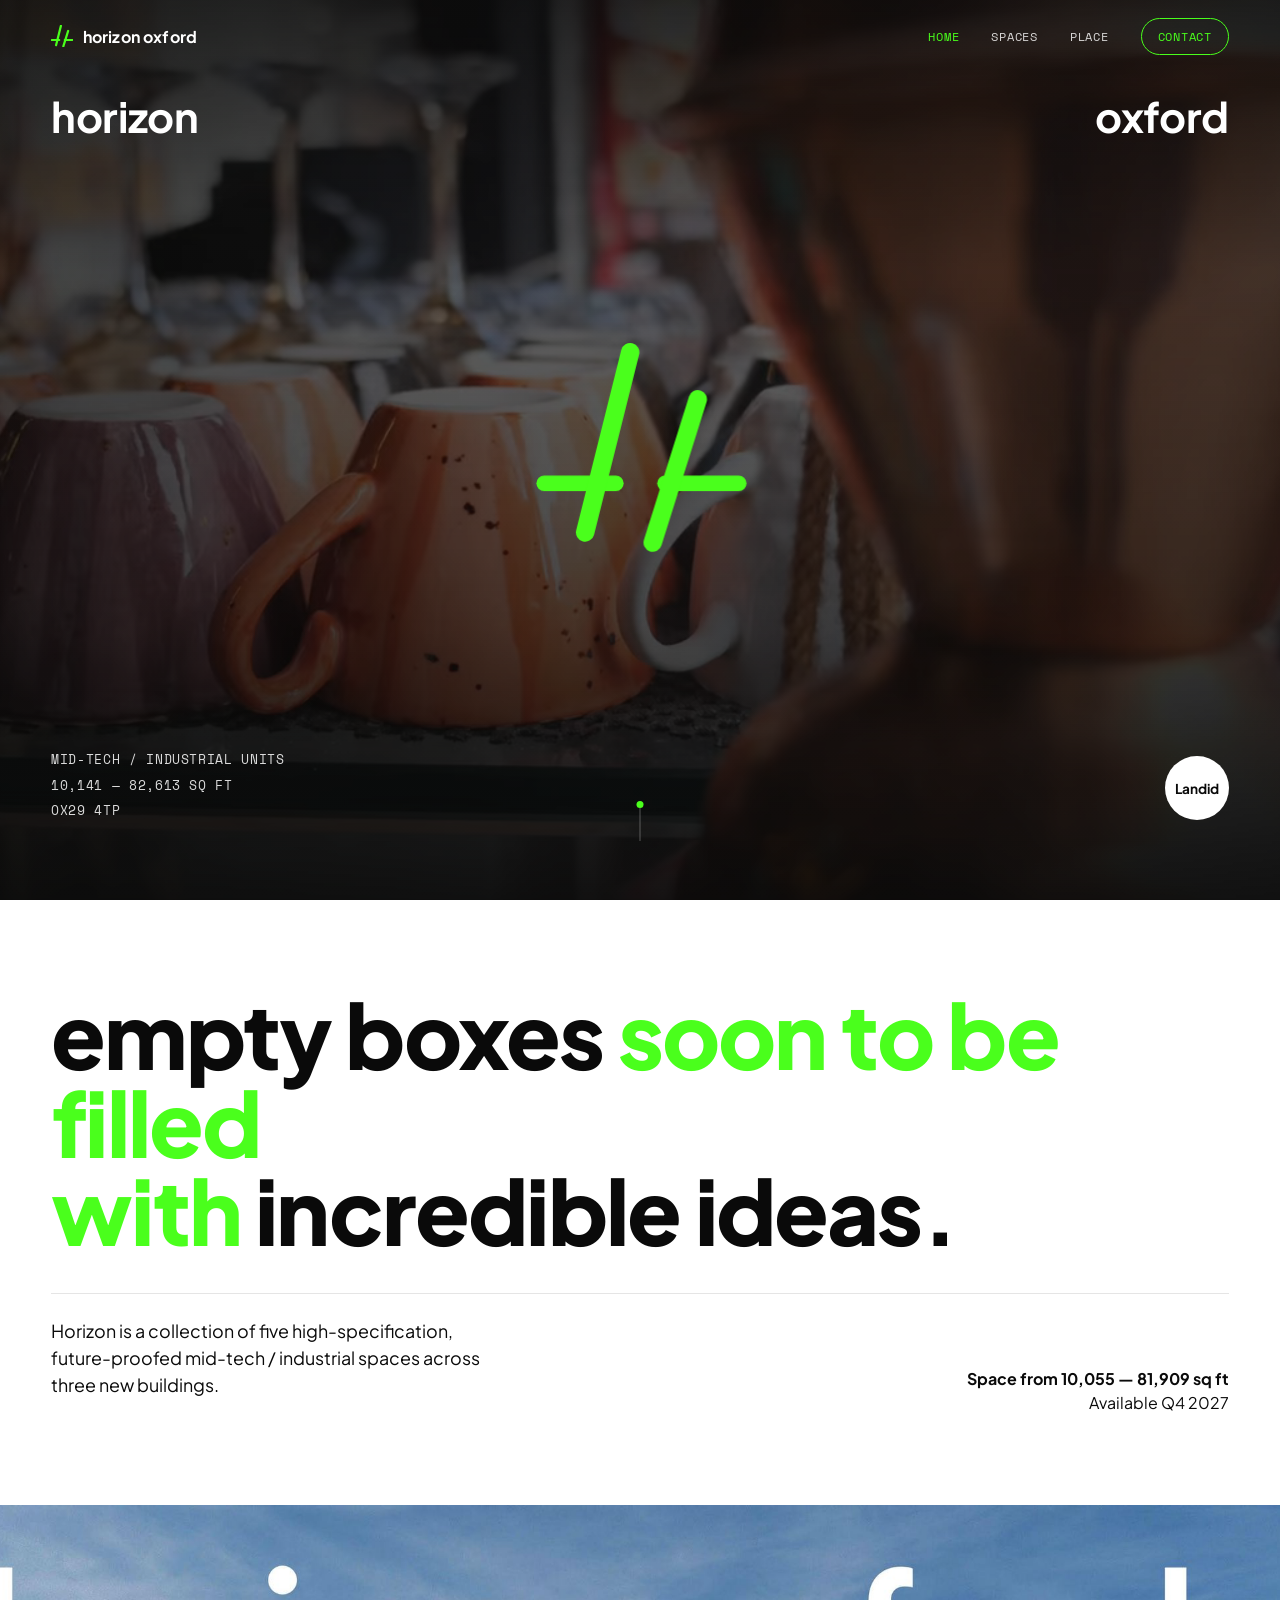
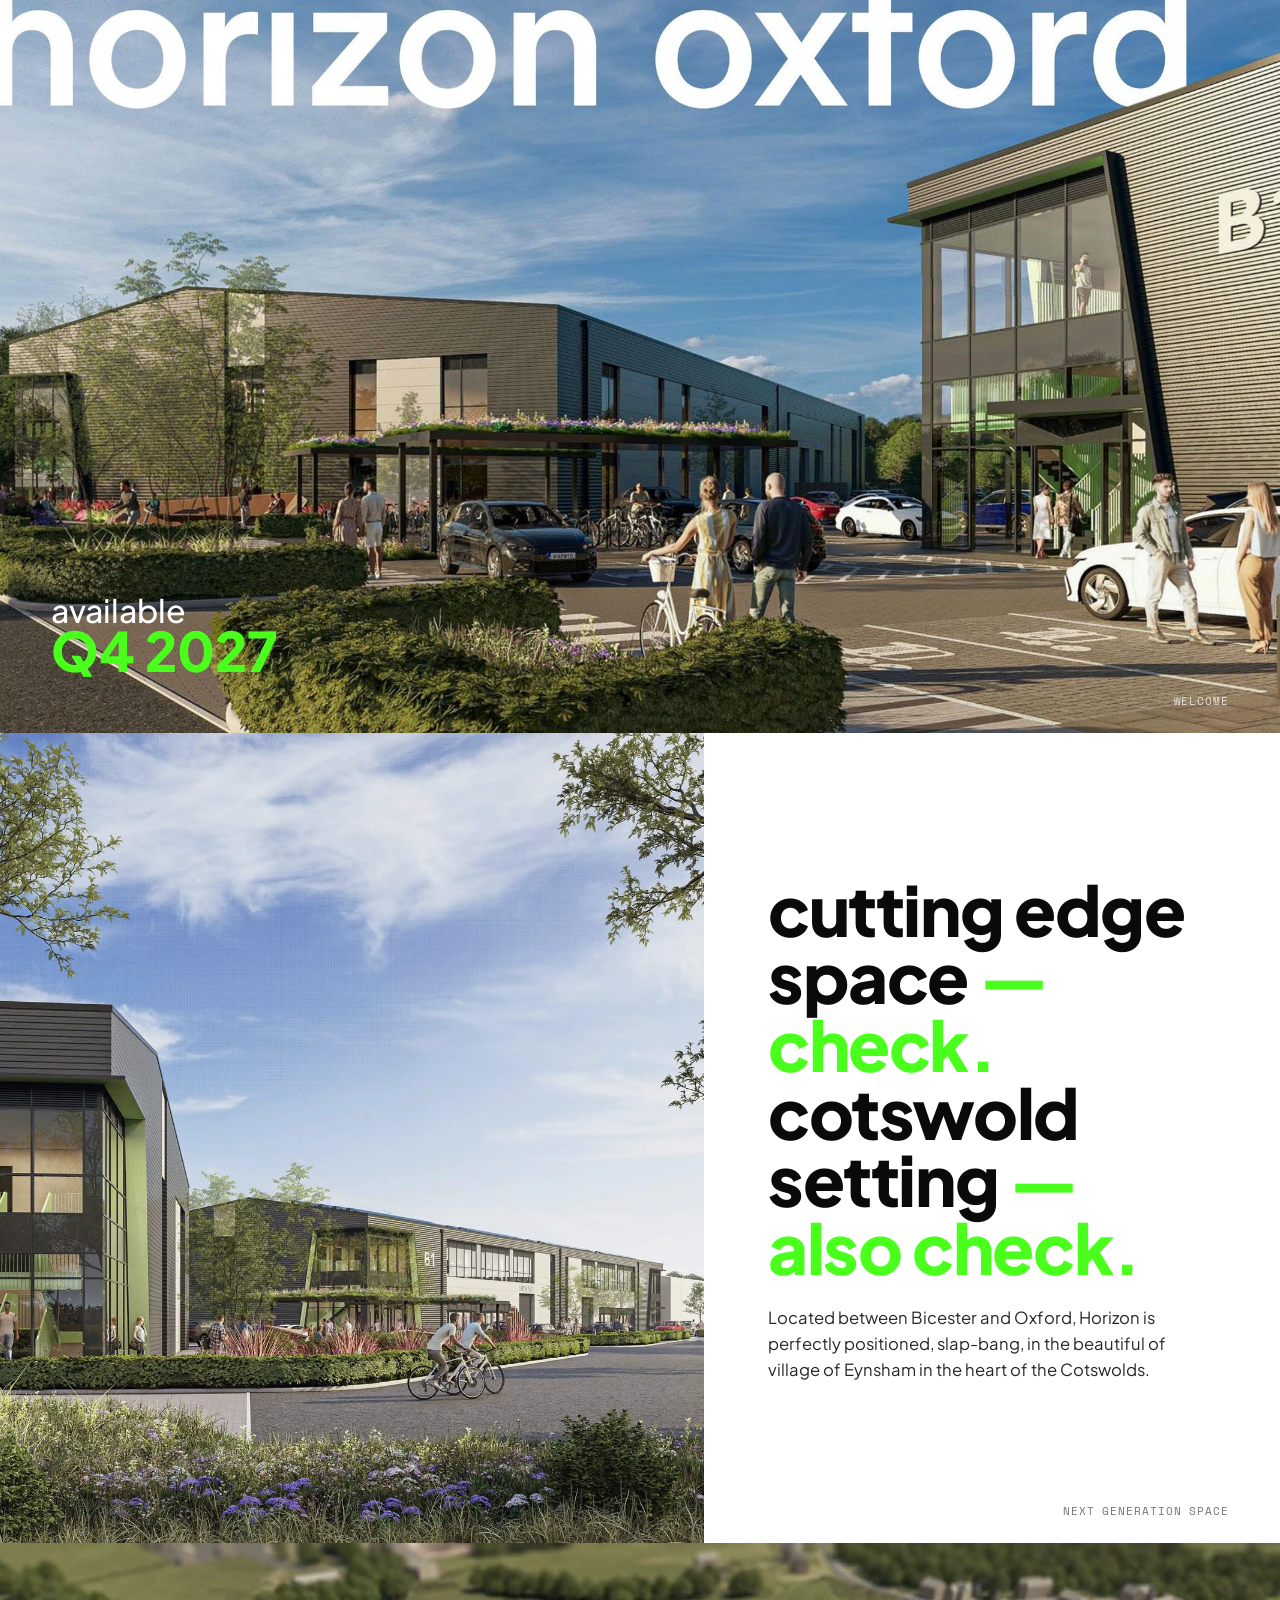
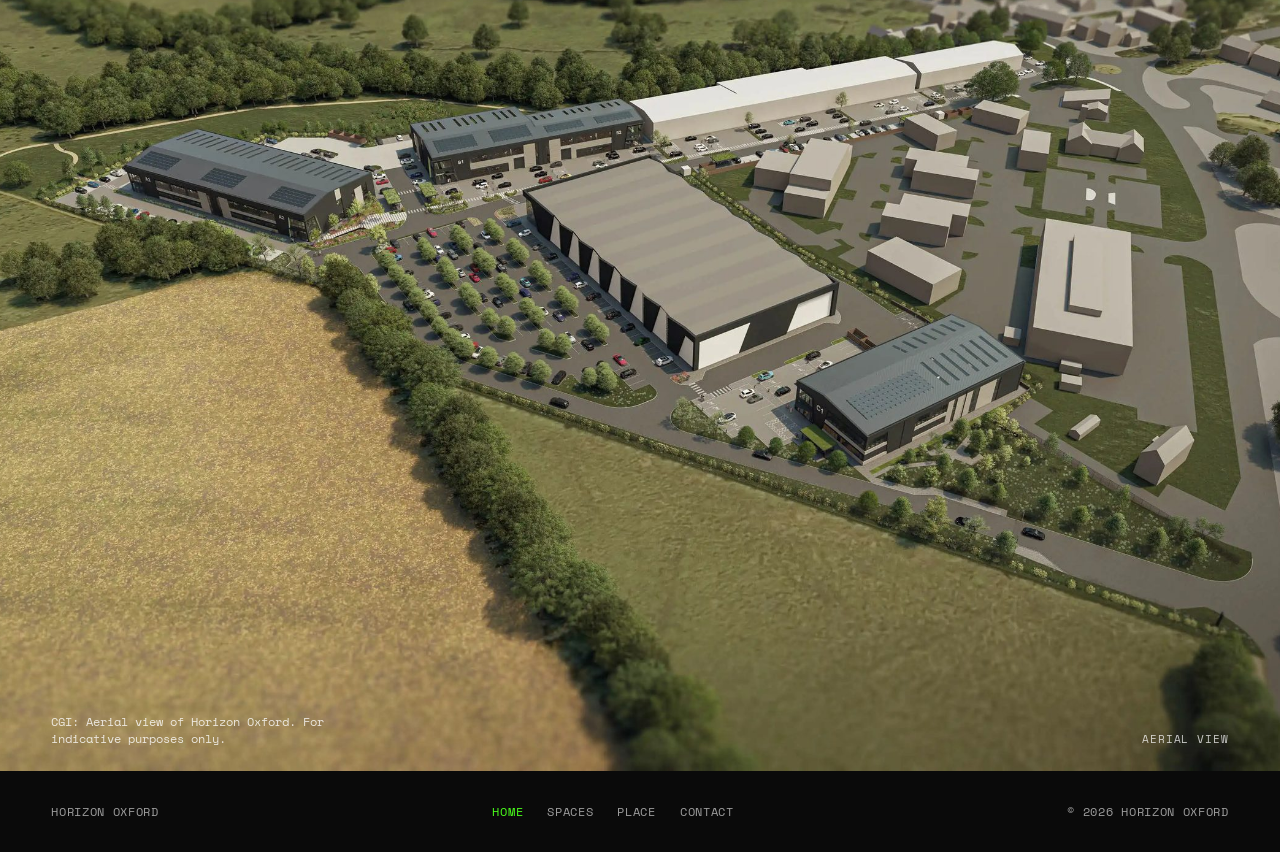
==== commit daf46321: "Replace placeholder imagery with real source assets Swaps every PDF-cropped placeholder for the actu" ====
--- a/index.html
+++ b/index.html
@@ -106,7 +106,8 @@
 
 <!-- ================= AERIAL VIEW ================= -->
 <section class="section hero-photo" style="background-image:url('assets/images/hero-aerial.jpg')">
-  <h2 class="sr-only">CGI: Aerial view of Horizon Oxford. For indicative purposes only.</h2>
+  <h2 class="sr-only">Aerial view of Horizon Oxford</h2>
+  <p class="caption">CGI: Aerial view of Horizon Oxford. For indicative purposes only.</p>
   <span class="page-tag">Aerial View</span>
 </section>
 
--- a/css/styles.css
+++ b/css/styles.css
@@ -315,6 +315,50 @@
   align-items: flex-end;
   color: var(--white);
 }
+.hero-photo .caption {
+  position: absolute;
+  left: var(--section-pad);
+  bottom: 1.5rem;
+  font-size: 0.72rem;
+  font-family: var(--font-mono);
+  opacity: 0.8;
+  max-width: 40ch;
+  margin: 0;
+}
+.building-badge {
+  background: var(--white);
+  color: var(--black);
+  margin: clamp(1.5rem, 5vw, 3.5rem);
+  padding: 1.5rem 2rem;
+  max-width: 420px;
+}
+.building-badge h2 {
+  font-family: var(--font-display);
+  font-weight: 800;
+  font-size: clamp(2.2rem, 4.4vw, 3.4rem);
+  margin: 0 0 0.4rem;
+  letter-spacing: -0.02em;
+}
+.building-badge p { margin: 0; font-size: 0.95rem; line-height: 1.4; }
+
+.location-map-section { align-items: flex-start; }
+.map-badges {
+  margin: clamp(1.5rem, 5vw, 3.5rem);
+  display: flex;
+  flex-direction: column;
+  gap: 2px;
+  margin-top: auto;
+  margin-bottom: clamp(1.5rem, 5vw, 3.5rem);
+}
+.badge-green, .badge-black {
+  font-family: var(--font-mono);
+  font-size: 0.85rem;
+  padding: 0.6rem 1rem;
+  width: fit-content;
+}
+.badge-green { background: var(--green); color: var(--black); }
+.badge-black { background: var(--black); color: var(--white); }
+
 .welcome-cta {
   position: absolute;
   left: var(--section-pad);
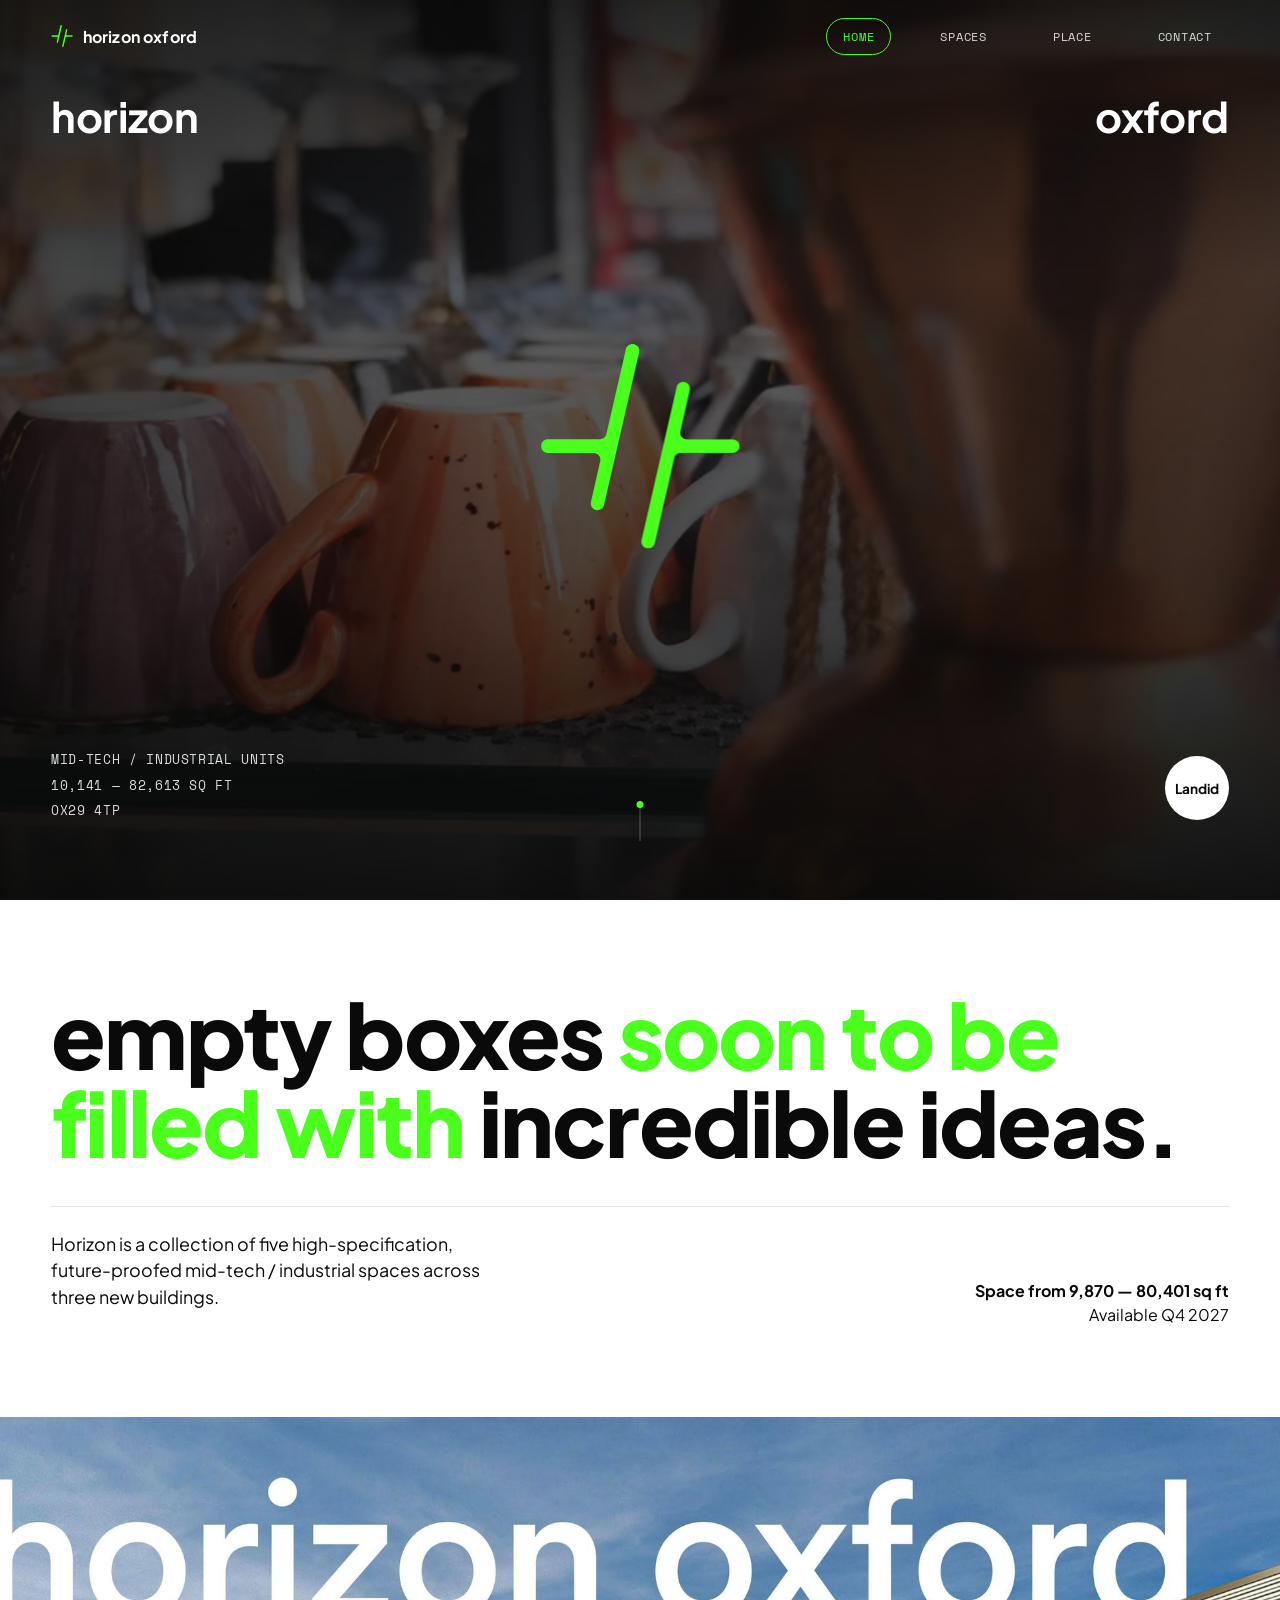
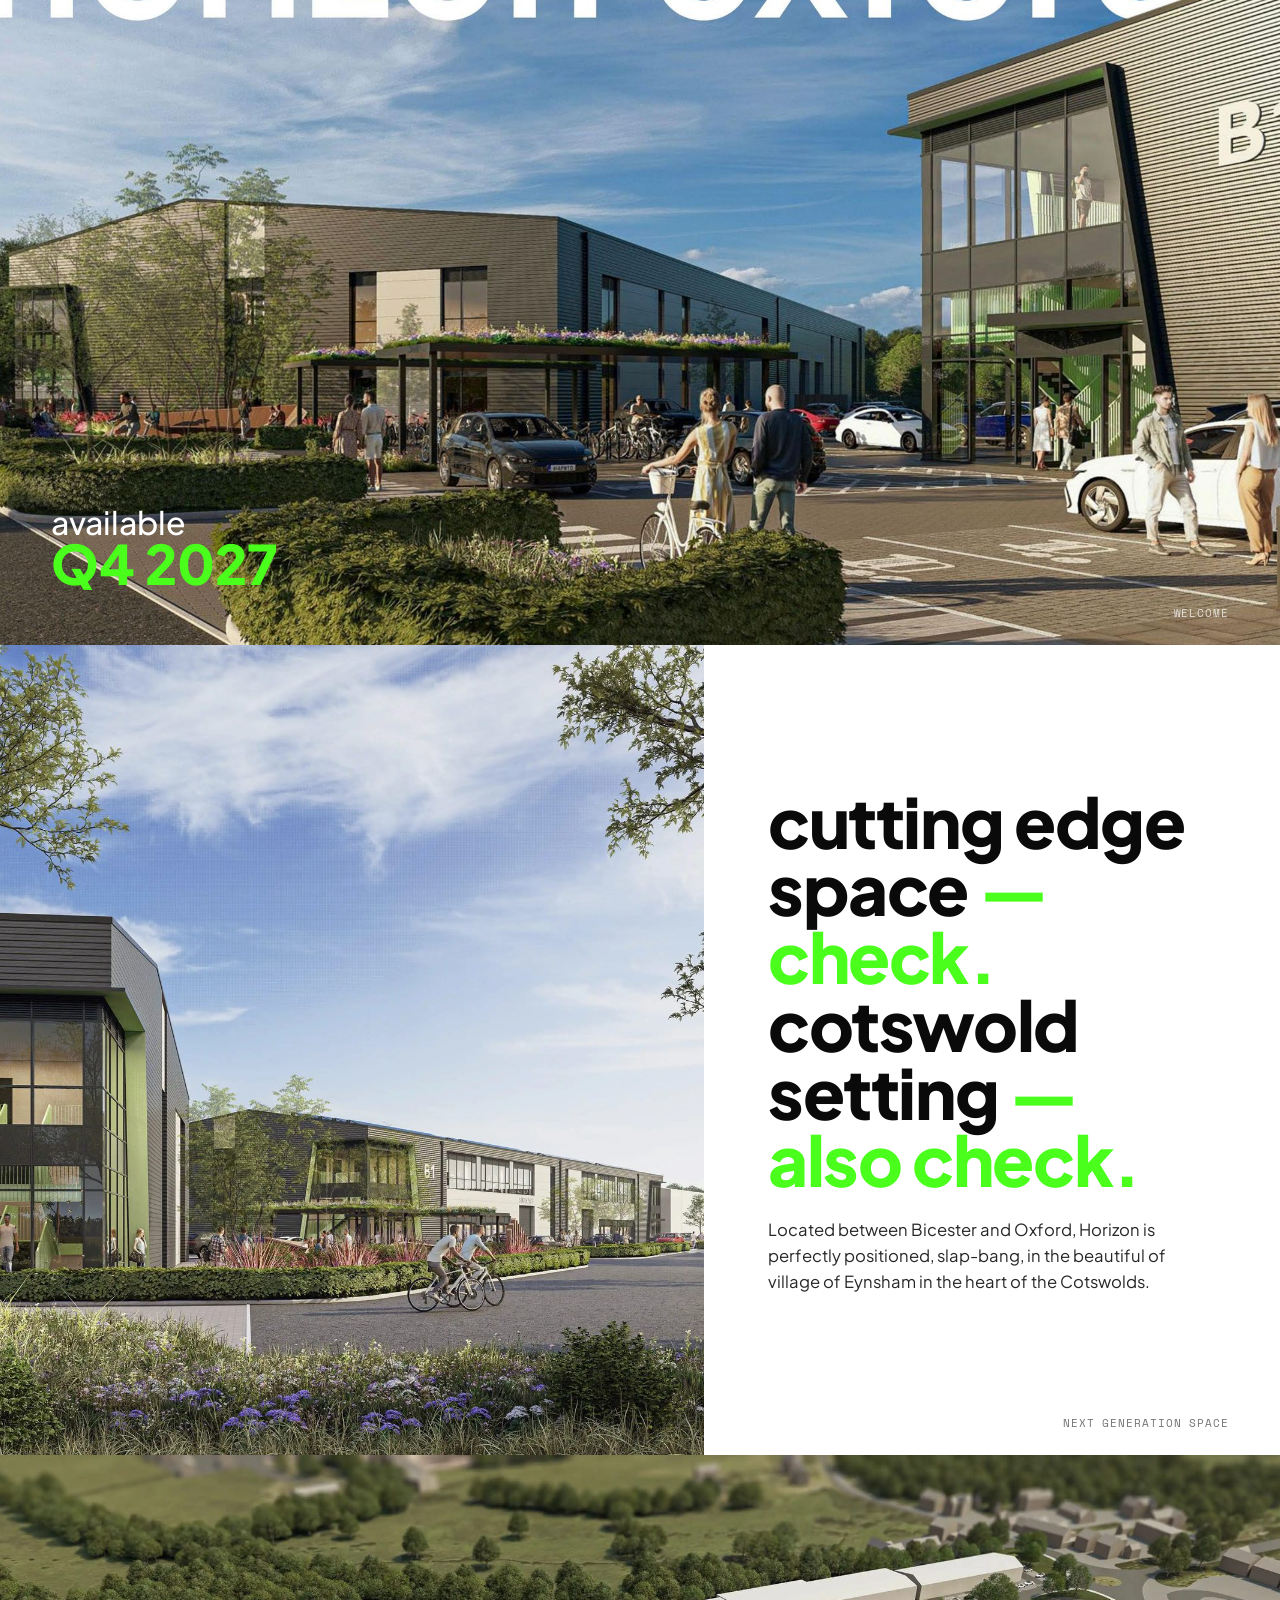
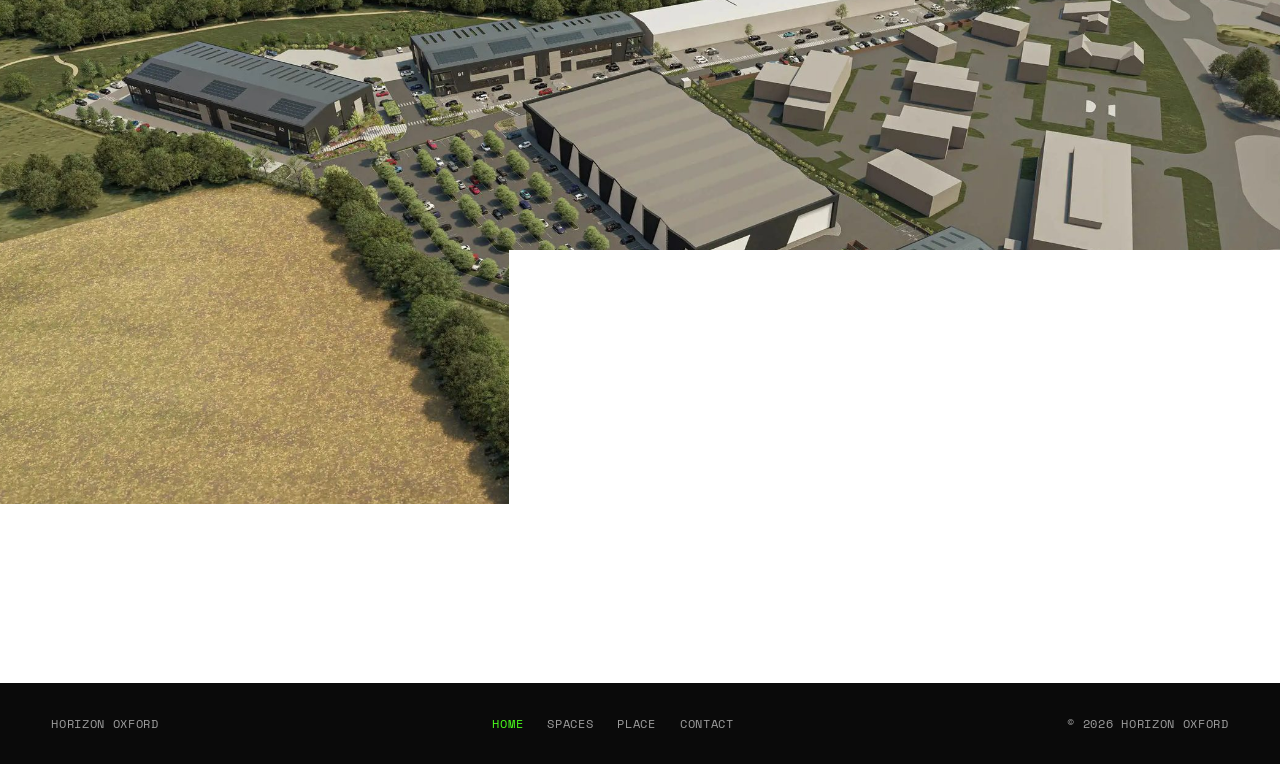
==== commit 0b133245: "Finesse logo, hero video, headline wrap, divider ripple, nav and buildings slider - Replace hand-tra" ====
--- a/index.html
+++ b/index.html
@@ -5,7 +5,7 @@
 <meta name="viewport" content="width=device-width, initial-scale=1.0">
 <title>Horizon Oxford — Mid-Tech / Industrial Units, Eynsham</title>
 <meta name="description" content="Horizon Oxford: five high-specification, future-proofed mid-tech / industrial spaces across three new buildings in Eynsham, Oxfordshire. 10,141 — 82,613 sq ft. Available Q4 2027.">
-<link rel="icon" href="data:image/svg+xml,<svg xmlns=%22http://www.w3.org/2000/svg%22 viewBox=%220 0 100 100%22><rect width=%22100%22 height=%22100%22 fill=%22%230a0a0a%22/><path d=%22M45,4 L23,92 M78,27 L56,97%22 stroke=%22%234AFF1C%22 stroke-width=%2210%22 stroke-linecap=%22round%22 fill=%22none%22/><path d=%22M3,68 L38,68 M62,68 L98,68%22 stroke=%22%234AFF1C%22 stroke-width=%228.5%22 stroke-linecap=%22round%22 fill=%22none%22/></svg>">
+<link rel="icon" href="data:image/svg+xml,<svg xmlns=%22http://www.w3.org/2000/svg%22 viewBox=%220 0 100 100%22><rect width=%22100%22 height=%22100%22 fill=%22%230a0a0a%22/><path fill=%22%234AFF1C%22 d=%22M 98.317 50.564 L 98.301 50.625 C 97.957 52.116 96.634 53.173 95.100 53.173 L 69.734 53.173 C 68.205 53.173 66.876 54.232 66.532 55.722 L 57.039 97.169 C 56.694 98.660 55.371 99.718 53.837 99.718 L 53.760 99.718 C 51.652 99.718 50.090 97.756 50.560 95.702 L 67.688 21.042 C 68.031 19.552 69.355 18.494 70.888 18.494 C 72.992 18.494 74.556 20.448 74.088 22.502 L 69.544 42.533 C 69.078 44.587 70.642 46.540 72.745 46.540 L 95.112 46.540 C 97.221 46.540 98.783 48.501 98.313 50.555 Z M 42.904 2.548 L 33.409 43.996 C 33.069 45.487 31.741 46.544 30.209 46.544 L 4.841 46.544 C 3.312 46.544 1.984 47.602 1.641 49.093 L 1.626 49.155 C 1.154 51.209 2.718 53.170 4.826 53.170 L 27.193 53.170 C 29.297 53.170 30.861 55.124 30.393 57.178 L 25.850 77.208 C 25.383 79.262 26.947 81.216 29.050 81.216 C 30.579 81.216 31.907 80.158 32.251 78.668 L 49.382 4.015 C 49.854 1.962 48.290 0.000 46.181 0.000 L 46.104 0.000 C 44.575 0.000 43.247 1.057 42.904 2.548 Z%22/></svg>">
 <link rel="preconnect" href="https://fonts.googleapis.com">
 <link rel="preconnect" href="https://fonts.gstatic.com" crossorigin>
 <link href="https://fonts.googleapis.com/css2?family=Plus+Jakarta+Sans:ital,wght@0,300;0,400;0,500;0,600;0,700;0,800;1,400&family=Space+Mono:wght@400;700&display=swap" rel="stylesheet">
@@ -22,8 +22,8 @@
   <div class="nav-inner">
     <a href="index.html" class="nav-logo" aria-label="Horizon Oxford home">
       <svg class="mark" viewBox="0 0 100 100" aria-hidden="true">
-        <path d="M45,4 L23,92 M78,27 L56,97" stroke="currentColor" stroke-width="10" stroke-linecap="round" fill="none"/>
-        <path d="M3,68 L38,68 M62,68 L98,68" stroke="currentColor" stroke-width="8.5" stroke-linecap="round" fill="none"/>
+        <path fill="currentColor" d="M 98.317 50.564 L 98.301 50.625 C 97.957 52.116 96.634 53.173 95.100 53.173 L 69.734 53.173 C 68.205 53.173 66.876 54.232 66.532 55.722 L 57.039 97.169 C 56.694 98.660 55.371 99.718 53.837 99.718 L 53.760 99.718 C 51.652 99.718 50.090 97.756 50.560 95.702 L 67.688 21.042 C 68.031 19.552 69.355 18.494 70.888 18.494 C 72.992 18.494 74.556 20.448 74.088 22.502 L 69.544 42.533 C 69.078 44.587 70.642 46.540 72.745 46.540 L 95.112 46.540 C 97.221 46.540 98.783 48.501 98.313 50.555 Z"/>
+        <path fill="currentColor" d="M 42.904 2.548 L 33.409 43.996 C 33.069 45.487 31.741 46.544 30.209 46.544 L 4.841 46.544 C 3.312 46.544 1.984 47.602 1.641 49.093 L 1.626 49.155 C 1.154 51.209 2.718 53.170 4.826 53.170 L 27.193 53.170 C 29.297 53.170 30.861 55.124 30.393 57.178 L 25.850 77.208 C 25.383 79.262 26.947 81.216 29.050 81.216 C 30.579 81.216 31.907 80.158 32.251 78.668 L 49.382 4.015 C 49.854 1.962 48.290 0.000 46.181 0.000 L 46.104 0.000 C 44.575 0.000 43.247 1.057 42.904 2.548 Z"/>
       </svg>
       <span class="wordmark">horizon <strong>oxford</strong></span>
     </a>
@@ -31,7 +31,7 @@
       <a href="index.html" aria-current="page">Home</a>
       <a href="spaces.html">Spaces</a>
       <a href="place.html">Place</a>
-      <a href="contact.html" class="nav-cta magnetic">Contact</a>
+      <a href="contact.html" class="magnetic">Contact</a>
     </nav>
     <button class="nav-toggle" id="navToggle" aria-label="Toggle menu" aria-expanded="false">
       <span></span><span></span><span></span>
@@ -54,10 +54,8 @@
   </div>
   <div class="cover-mark" aria-hidden="true">
     <svg viewBox="0 0 100 100">
-      <path class="mark-bar mark-bar-l" d="M3,68 L38,68" stroke="#4AFF1C" stroke-width="7.6" stroke-linecap="round" fill="none"/>
-      <path class="mark-bar mark-bar-r" d="M62,68 L98,68" stroke="#4AFF1C" stroke-width="7.6" stroke-linecap="round" fill="none"/>
-      <path class="mark-diag mark-diag-l" d="M45,4 L23,92" stroke="#4AFF1C" stroke-width="9" stroke-linecap="round" fill="none"/>
-      <path class="mark-diag mark-diag-r" d="M78,27 L56,97" stroke="#4AFF1C" stroke-width="9" stroke-linecap="round" fill="none"/>
+      <path class="mark-tick mark-tick-l" fill="#4AFF1C" d="M 42.904 2.548 L 33.409 43.996 C 33.069 45.487 31.741 46.544 30.209 46.544 L 4.841 46.544 C 3.312 46.544 1.984 47.602 1.641 49.093 L 1.626 49.155 C 1.154 51.209 2.718 53.170 4.826 53.170 L 27.193 53.170 C 29.297 53.170 30.861 55.124 30.393 57.178 L 25.850 77.208 C 25.383 79.262 26.947 81.216 29.050 81.216 C 30.579 81.216 31.907 80.158 32.251 78.668 L 49.382 4.015 C 49.854 1.962 48.290 0.000 46.181 0.000 L 46.104 0.000 C 44.575 0.000 43.247 1.057 42.904 2.548 Z"/>
+      <path class="mark-tick mark-tick-r" fill="#4AFF1C" d="M 98.317 50.564 L 98.301 50.625 C 97.957 52.116 96.634 53.173 95.100 53.173 L 69.734 53.173 C 68.205 53.173 66.876 54.232 66.532 55.722 L 57.039 97.169 C 56.694 98.660 55.371 99.718 53.837 99.718 L 53.760 99.718 C 51.652 99.718 50.090 97.756 50.560 95.702 L 67.688 21.042 C 68.031 19.552 69.355 18.494 70.888 18.494 C 72.992 18.494 74.556 20.448 74.088 22.502 L 69.544 42.533 C 69.078 44.587 70.642 46.540 72.745 46.540 L 95.112 46.540 C 97.221 46.540 98.783 48.501 98.313 50.555 Z"/>
     </svg>
   </div>
   <div class="cover-bottom reveal-fade">
@@ -74,7 +72,7 @@
 <!-- ================= INTRO ================= -->
 <section class="section intro" id="overview">
   <div class="wrap">
-    <h1 class="display kinetic-words"><span class="kw" style="--i:0">empty</span> <span class="kw" style="--i:1">boxes</span> <span class="accent"><span class="kw" style="--i:2">soon</span> <span class="kw" style="--i:3">to</span> <span class="kw" style="--i:4">be</span> <span class="kw" style="--i:5">filled</span></span><br><span class="accent"><span class="kw" style="--i:6">with</span></span> <span class="kw" style="--i:7">incredible</span> <span class="kw" style="--i:8">ideas.</span></h1>
+    <h1 class="display kinetic-words"><span class="kw" style="--i:0">empty</span> <span class="kw" style="--i:1">boxes</span> <span class="accent"><span class="kw" style="--i:2">soon</span> <span class="kw" style="--i:3">to</span> <span class="kw" style="--i:4">be</span> <span class="kw" style="--i:5">filled</span></span> <span class="accent"><span class="kw" style="--i:6">with</span></span> <span class="kw" style="--i:7">incredible</span> <span class="kw" style="--i:8">ideas.</span></h1>
     <div class="intro-foot">
       <p class="lede">Horizon is a collection of five high-specification, future-proofed mid-tech / industrial spaces across three new buildings.</p>
       <p class="stat-line"><strong>Space from <span class="count-up" data-value="10141">10,141</span> — <span class="count-up" data-value="82613">82,613</span> sq ft</strong><br>Available Q4 2027</p>
--- a/css/styles.css
+++ b/css/styles.css
@@ -91,16 +91,16 @@
   letter-spacing: 0.06em;
   text-transform: uppercase;
 }
-.nav-links a { color: rgba(255,255,255,0.82); transition: color .2s; }
-.nav-links a:hover { color: var(--green); }
-.nav-links a[aria-current="page"] { color: var(--green); }
-.nav-links .nav-cta {
-  border: 1px solid var(--green);
-  color: var(--green);
+.nav-links a {
+  color: rgba(255,255,255,0.82);
   padding: 0.5rem 1rem;
+  border: 1px solid transparent;
   border-radius: 999px;
-}
-.nav-links .nav-cta:hover { background: var(--green); color: var(--black); }
+  transition: color .2s, border-color .2s, background .2s;
+}
+.nav-links a:hover { color: var(--green); border-color: rgba(74,255,28,0.4); }
+.nav-links a[aria-current="page"] { color: var(--green); border-color: var(--green); }
+.nav-links a[aria-current="page"]:hover { background: var(--green); color: var(--black); }
 .nav-toggle {
   display: none;
   flex-direction: column;
@@ -221,23 +221,17 @@
 }
 .cover-mark svg { width: clamp(120px, 16vw, 220px); height: auto; overflow: visible; }
 
-/* Logo reveal animation: bars draw in, diagonals shoot out from the
-   crossbar point, then the wordmark/meta fade in — matches the brand's
-   video sting. */
-.mark-bar {
-  transform: scaleX(0);
-  animation: mark-bar-in 0.5s cubic-bezier(.2,.8,.2,1) 0.1s forwards;
-}
-.mark-bar-l { transform-origin: 20.5px 68px; }
-.mark-bar-r { transform-origin: 80px 68px; }
-.mark-diag {
+/* Logo reveal animation: each tick draws up from its base, left then
+   right, then the wordmark/meta fade in — matches the brand's video sting. */
+.mark-tick {
+  transform-box: fill-box;
+  transform-origin: 50% 100%;
   transform: scaleY(0);
-  animation: mark-diag-in 0.6s cubic-bezier(.2,.8,.2,1) 0.45s forwards;
-}
-.mark-diag-l { transform-origin: 29px 68px; }
-.mark-diag-r { transform-origin: 65px 68px; }
-@keyframes mark-bar-in { to { transform: scaleX(1); } }
-@keyframes mark-diag-in { to { transform: scaleY(1); } }
+  animation: mark-tick-in 0.55s cubic-bezier(.2,.8,.2,1) forwards;
+}
+.mark-tick-l { animation-delay: 0.1s; }
+.mark-tick-r { animation-delay: 0.35s; }
+@keyframes mark-tick-in { to { transform: scaleY(1); } }
 
 .reveal-fade {
   opacity: 0;
@@ -246,7 +240,7 @@
 @keyframes reveal-fade-in { to { opacity: 1; } }
 
 @media (prefers-reduced-motion: reduce) {
-  .mark-bar, .mark-diag, .reveal-fade { animation: none; transform: none; opacity: 1; }
+  .mark-tick, .reveal-fade { animation: none; transform: none; opacity: 1; }
 }
 
 .cover-bottom {
@@ -341,6 +335,57 @@
 }
 .building-badge p { margin: 0; font-size: 0.95rem; line-height: 1.4; }
 
+/* ============================================================
+   Buildings slider (A / B / C tabs)
+   ============================================================ */
+.buildings-tabs {
+  position: sticky;
+  top: 56px;
+  z-index: 20;
+  display: flex;
+  background: var(--black);
+}
+.buildings-tab {
+  flex: 1;
+  display: flex;
+  flex-direction: column;
+  gap: 0.3rem;
+  padding: 1.1rem 1.5rem;
+  background: none;
+  border: 0;
+  border-bottom: 3px solid rgba(255,255,255,0.15);
+  color: rgba(255,255,255,0.55);
+  font-family: var(--font-mono);
+  text-transform: uppercase;
+  letter-spacing: 0.05em;
+  font-size: 0.82rem;
+  text-align: left;
+  cursor: pointer;
+  transition: color .2s, border-color .2s, background .2s;
+}
+.buildings-tab span {
+  font-size: 0.66rem;
+  letter-spacing: 0.02em;
+  text-transform: none;
+  opacity: 0.75;
+}
+.buildings-tab:hover { color: var(--white); }
+.buildings-tab.is-active { color: var(--green); border-bottom-color: var(--green); background: rgba(74,255,28,0.08); }
+
+.building-slide[hidden] { display: none; }
+.building-slide.is-active { animation: building-slide-in 0.45s ease; }
+@keyframes building-slide-in {
+  from { opacity: 0; transform: translateY(12px); }
+  to { opacity: 1; transform: translateY(0); }
+}
+@media (prefers-reduced-motion: reduce) {
+  .building-slide.is-active { animation: none; }
+}
+@media (max-width: 720px) {
+  .buildings-tabs { flex-direction: column; }
+  .buildings-tab span { display: none; }
+}
+
 .location-map-section { align-items: flex-start; }
 .map-badges {
   margin: clamp(1.5rem, 5vw, 3.5rem);
@@ -407,19 +452,31 @@
    Divider (space / place)
    ============================================================ */
 .divider {
+  position: relative;
   min-height: 60vh;
+  display: flex;
+  align-items: center;
+  justify-content: flex-end;
+  overflow: hidden;
+}
+.divider-bg {
+  position: absolute;
+  inset: -6% -4%;
   background-size: cover;
   background-position: center;
-  display: flex;
-  align-items: center;
-  justify-content: flex-end;
+  filter: url(#flag-ripple);
 }
 .divider-word {
+  position: relative;
+  z-index: 1;
   font-family: var(--font-display);
   font-weight: 800;
   color: var(--green);
   font-size: clamp(2.5rem, 6vw, 5rem);
   margin: 0 clamp(1.5rem, 6vw, 5rem);
+}
+@media (prefers-reduced-motion: reduce) {
+  .divider-bg { filter: none; }
 }
 
 /* ============================================================
